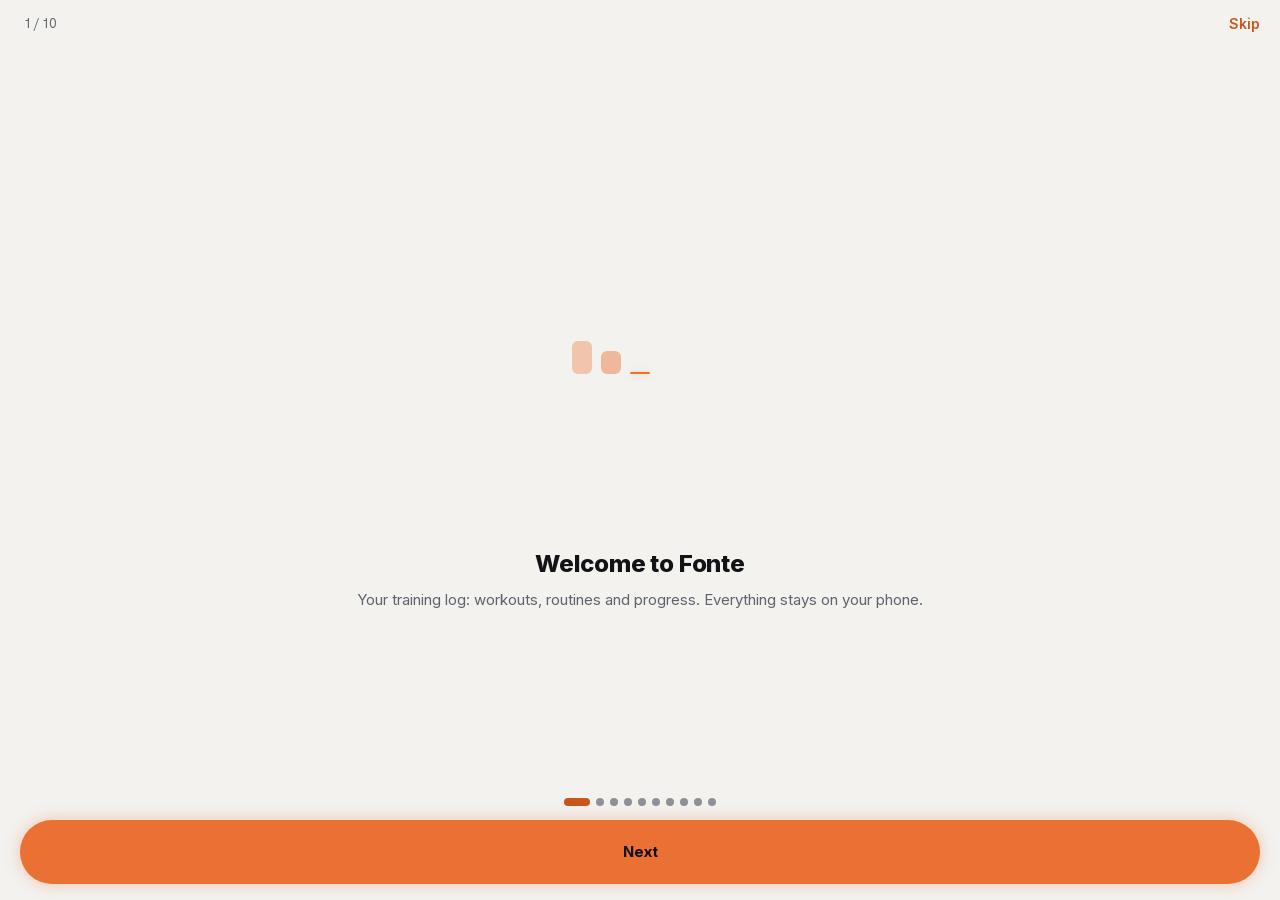
==== app/index.html @ bf1d9a0f "Web app 1.0.20" ====
<!doctype html>
<html lang="fr">
  <head>
    <meta charset="utf-8" />
    <meta name="viewport" content="width=device-width, initial-scale=1, maximum-scale=1, viewport-fit=cover" />
    <title>Fonte</title>
    <meta name="description" content="Suivi de musculation : séances, routines, stats et progression. Hors ligne, sans compte." />
    <meta name="apple-mobile-web-app-capable" content="yes" />
    <meta name="mobile-web-app-capable" content="yes" />
    <meta name="apple-mobile-web-app-title" content="Fonte" />
    <meta name="apple-mobile-web-app-status-bar-style" content="default" />
    <meta name="format-detection" content="telephone=no" />
    <meta name="theme-color" content="#F3F2EF" media="(prefers-color-scheme: light)" />
    <meta name="theme-color" content="#121315" media="(prefers-color-scheme: dark)" />
    <link rel="manifest" href="manifest.webmanifest" />
    <link rel="icon" type="image/png" sizes="32x32" href="icons/favicon-32.png" />
    <link rel="apple-touch-icon" href="icons/apple-touch-icon.png" />
    <link rel="preload" href="fonts/inter_regular.woff2" as="font" type="font/woff2" crossorigin />
    <link rel="preload" href="fonts/inter_semibold.woff2" as="font" type="font/woff2" crossorigin />
    <script>
      // Thème appliqué avant l'affichage (pas d'éclair blanc en mode sombre).
      (function () {
        var mode = 'SYSTEM';
        try { mode = localStorage.getItem('fonte.theme_mode') || 'SYSTEM'; } catch (e) {}
        var dark = mode === 'DARK' || (mode !== 'LIGHT' && window.matchMedia && matchMedia('(prefers-color-scheme: dark)').matches);
        document.documentElement.dataset.theme = dark ? 'dark' : 'light';
      })();
    </script>
    <script type="module" crossorigin src="./assets/index-CoZAYTlR.js"></script>
    <link rel="stylesheet" crossorigin href="./assets/index-BtazXjUD.css">
  </head>
  <body>
    <div id="app"></div>
  </body>
</html>
---- app/assets/index-BtazXjUD.css ----
@font-face{font-family:Inter;src:url(../fonts/inter_regular.woff2) format("woff2");font-weight:400;font-display:swap}@font-face{font-family:Inter;src:url(../fonts/inter_medium.woff2) format("woff2");font-weight:500;font-display:swap}@font-face{font-family:Inter;src:url(../fonts/inter_semibold.woff2) format("woff2");font-weight:600;font-display:swap}@font-face{font-family:Inter;src:url(../fonts/inter_bold.woff2) format("woff2");font-weight:700;font-display:swap}@font-face{font-family:Inter;src:url(../fonts/inter_extrabold.woff2) format("woff2");font-weight:800;font-display:swap}@font-face{font-family:Inter;src:url(../fonts/inter_black.woff2) format("woff2");font-weight:900;font-display:swap}@font-face{font-family:Hanken Grotesk;src:url(../fonts/hanken_regular.woff2) format("woff2");font-weight:400;font-display:swap}@font-face{font-family:Hanken Grotesk;src:url(../fonts/hanken_semibold.woff2) format("woff2");font-weight:600;font-display:swap}@font-face{font-family:Hanken Grotesk;src:url(../fonts/hanken_bold.woff2) format("woff2");font-weight:700;font-display:swap}@font-face{font-family:Rajdhani;src:url(../fonts/rajdhani-semibold.woff2) format("woff2");font-weight:600;font-display:swap}@font-face{font-family:Rajdhani;src:url(../fonts/rajdhani-bold.woff2) format("woff2");font-weight:700;font-display:swap}:root,:root[data-theme=light]{color-scheme:light;--surface-1: #ffffff;--surface-2: #eeece8;--surface-3: #e2dfda;--surface-tile: #eceae6;--border: #e3e1dc;--filled: #eb7034;--on-filled: #121315;--focus: #eb7034;--glow: 0 0 4px rgba(235, 112, 52, .7);--glow-soft: 0 0 16px rgba(235, 112, 52, .35);--accent-border: #f2c3a6;--tab-active: #eb7034;--scrim-color: rgba(0, 0, 0, .31);--copper: linear-gradient(75deg, #fff1e8 0%, #f5a877 50%, #fff1e8 100%);--on-copper: #121315;--on-copper-variant: #5e3a24;--snackbar: #2a2b30;--on-snackbar: #f3f2ef;--snackbar-action: #ff9a66;--tabbar-shadow: 0 6px 18px rgba(18, 19, 21, .08);--menu-shadow: 0 6px 20px rgba(18, 19, 21, .12);--muscle-chest: #c2405a;--muscle-back: #2f78c0;--muscle-shoulders: #8f6a0c;--muscle-arms: #7655c9;--muscle-legs: #23885a;--muscle-core: #1e8a90;--muscle-other: #6b7078;--primary: #c9561c;--on-primary: #ffffff;--primary-container: #fbe3d5;--on-primary-container: #a8440f;--inverse-primary: #ff9a66;--secondary: #5e636b;--on-secondary: #ffffff;--secondary-container: #e2dfda;--on-secondary-container: #121315;--tertiary: #8f6a0c;--on-tertiary: #ffffff;--tertiary-container: #f6e7c4;--on-tertiary-container: #2e2002;--background: #f3f2ef;--on-background: #121315;--surface: #f3f2ef;--on-surface: #121315;--surface-variant: #eeece8;--on-surface-variant: #5e636b;--inverse-surface: #2a2b30;--inverse-on-surface: #f3f2ef;--outline: #8e9198;--outline-variant: #e3e1dc;--surface-container-lowest: #ffffff;--surface-container-low: #f8f7f5;--surface-container: #ffffff;--surface-container-high: #ffffff;--surface-container-highest: #ffffff;--error: #b3261e;--on-error: #ffffff;--error-container: #f9dedc;--on-error-container: #410e0b;--scrim: #000000;--done-row: #fbe3d5;--done-check: #c9561c;--warmup: #1f6f8b;--drop: #6d3fc0;--failure: #b3261e;--record: #8a6500;--chart: #c9561c;--chart-muted: #edb08c;--track: #d6d3cd;--segment-selected: #e2dfda}:root[data-theme=dark]{color-scheme:dark;--surface-1: #1b1c20;--surface-2: #26272d;--surface-3: #2e2f36;--surface-tile: #282a30;--border: #2c2d33;--filled: #eb7034;--on-filled: #121315;--focus: #f08a4b;--glow: 0 0 4px #ff7a38;--glow-soft: 0 0 16px rgba(255, 122, 56, .4);--accent-border: #4f2c1b;--tab-active: #ff7a38;--scrim-color: rgba(0, 0, 0, .31);--copper: linear-gradient(75deg, #201612 0%, #f08a4b 50%, #201612 100%);--on-copper: #f0ebe3;--on-copper-variant: #e3cfc2;--snackbar: #2e2f36;--on-snackbar: #f0ebe3;--snackbar-action: #ff7a38;--tabbar-shadow: 0 8px 24px rgba(0, 0, 0, .35);--menu-shadow: 0 8px 24px rgba(0, 0, 0, .45);--muscle-chest: #e8697d;--muscle-back: #5ba4e6;--muscle-shoulders: #e5b53e;--muscle-arms: #a98bf0;--muscle-legs: #4fc08d;--muscle-core: #45c2c9;--muscle-other: #9aa0a8;--primary: #ff7a38;--on-primary: #121315;--primary-container: #4c3024;--on-primary-container: #ff7a38;--inverse-primary: #c9561c;--secondary: #a9adb5;--on-secondary: #121315;--secondary-container: #2e2f36;--on-secondary-container: #f0ebe3;--tertiary: #e5b53e;--on-tertiary: #2e2002;--tertiary-container: #3a2f14;--on-tertiary-container: #f6e7c4;--background: #121315;--on-background: #f0ebe3;--surface: #121315;--on-surface: #f0ebe3;--surface-variant: #26272d;--on-surface-variant: #8b909a;--inverse-surface: #f0ebe3;--inverse-on-surface: #121315;--outline: #5f636b;--outline-variant: #2c2d33;--surface-container-lowest: #0e0f11;--surface-container-low: #17181b;--surface-container: #1b1c20;--surface-container-high: #1b1c20;--surface-container-highest: #1b1c20;--error: #f2b8b5;--on-error: #601410;--error-container: #8c1d18;--on-error-container: #f9dedc;--done-row: #4c3024;--done-check: #ff7a38;--warmup: #79bfd9;--drop: #c4a5f5;--failure: #f2b8b5;--record: #e8c35a;--chart: #eb7034;--chart-muted: #7a4222;--track: #3d3f47;--segment-selected: #2e2f36}:root{--safe-top: env(safe-area-inset-top, 0px);--safe-bottom: env(safe-area-inset-bottom, 0px);--safe-left: env(safe-area-inset-left, 0px);--safe-right: env(safe-area-inset-right, 0px);--font: "Inter", system-ui, -apple-system, "Segoe UI", sans-serif;--font-caption: "Hanken Grotesk", "Inter", system-ui, sans-serif;--font-rajdhani: "Rajdhani", "Inter", sans-serif;--ease-standard: cubic-bezier(.2, 0, 0, 1);--ease-emphasized-decel: cubic-bezier(.05, .7, .1, 1);--ease-emphasized-accel: cubic-bezier(.3, 0, .8, .15);--tabbar-bottom: max(16px, calc(var(--safe-bottom) + 6px))}*{box-sizing:border-box;-webkit-tap-highlight-color:transparent}html,body{margin:0;padding:0;height:100%;background:var(--background);color:var(--on-surface);font-family:var(--font);font-size:14px;line-height:20px;letter-spacing:0;-webkit-text-size-adjust:100%;text-size-adjust:100%;overscroll-behavior:none;-webkit-font-smoothing:antialiased}body{position:fixed;inset:0;overflow:hidden;touch-action:manipulation;-webkit-user-select:none;user-select:none;-webkit-touch-callout:none}input,textarea,[contenteditable]{-webkit-user-select:text;user-select:text}button{font:inherit;color:inherit;background:none;border:none;padding:0;margin:0;cursor:pointer;letter-spacing:inherit}img{-webkit-user-drag:none}#app{position:absolute;inset:0;overflow:hidden}.display-large{font-size:48px;line-height:52px;font-weight:800;letter-spacing:-.5px}.display-medium{font-size:38px;line-height:40px;font-weight:800;letter-spacing:-.5px}.display-small{font-size:32px;line-height:38px;font-weight:600;letter-spacing:-.3px}.headline-large{font-size:28px;line-height:34px;font-weight:800;letter-spacing:-.3px}.headline-medium{font-size:24px;line-height:30px;font-weight:800;letter-spacing:-.2px}.headline-small{font-size:20px;line-height:26px;font-weight:700;letter-spacing:0}.title-large{font-size:20px;line-height:26px;font-weight:600;letter-spacing:0}.title-medium{font-size:18px;line-height:24px;font-weight:700;letter-spacing:0}.title-small{font-size:14px;line-height:20px;font-weight:600;letter-spacing:0}.body-large{font-size:15px;line-height:20px;font-weight:400;letter-spacing:0}.body-medium{font-size:14px;line-height:20px;font-weight:400;letter-spacing:0}.body-small{font-size:12px;line-height:16px;font-weight:400;letter-spacing:0}.label-large{font-size:14px;line-height:20px;font-weight:600;letter-spacing:0}.label-medium{font-size:12px;line-height:16px;font-weight:600;letter-spacing:0}.label-small{font-size:11px;line-height:14px;font-weight:600;letter-spacing:0}.large-title{font-size:38px;line-height:40px;font-weight:800;letter-spacing:-.5px;color:var(--on-surface);margin:0}.timer-xl{font-size:48px;line-height:52px;font-weight:800;letter-spacing:-.5px;font-variant-numeric:tabular-nums}.big-number{font-size:32px;line-height:38px;font-weight:600;letter-spacing:-.3px}.sheet-title{font-size:24px;line-height:30px;font-weight:800;letter-spacing:-.2px}.section-heading{font-size:20px;line-height:26px;font-weight:400;letter-spacing:0;color:var(--on-surface)}.caption{font-family:var(--font-caption);font-size:12px;line-height:16px;font-weight:400;letter-spacing:0;color:var(--on-surface-variant)}.value-text{font-size:13px;line-height:16px;font-weight:900;letter-spacing:0}.counter{font-size:10px;line-height:14px;font-weight:600;letter-spacing:0;color:var(--on-surface-variant)}.semibold{font-weight:600}.bold{font-weight:700}.extrabold{font-weight:800}.medium{font-weight:500}.normal{font-weight:400}.hanken{font-family:var(--font-caption)}.rajdhani{font-family:var(--font-rajdhani)}.tnum{font-variant-numeric:tabular-nums}.c-primary{color:var(--primary)}.c-on-primary{color:var(--on-primary)}.c-on-primary-container{color:var(--on-primary-container)}.c-on-surface{color:var(--on-surface)}.c-variant{color:var(--on-surface-variant)}.c-error{color:var(--error)}.c-record{color:var(--record)}.c-warmup{color:var(--warmup)}.c-drop{color:var(--drop)}.c-failure{color:var(--failure)}.c-tertiary{color:var(--tertiary)}.c-outline{color:var(--outline)}.ellipsis{overflow:hidden;text-overflow:ellipsis;white-space:nowrap;min-width:0}.lines-2{display:-webkit-box;-webkit-line-clamp:2;-webkit-box-orient:vertical;overflow:hidden}.pre-line{white-space:pre-line}.center{text-align:center}.upper{text-transform:uppercase}.row{display:flex;flex-direction:row;align-items:center;min-width:0}.row.top{align-items:flex-start}.row.baseline{align-items:baseline}.row.stretch{align-items:stretch}.col{display:flex;flex-direction:column;min-width:0}.grow{flex:1 1 0;min-width:0}.noshrink{flex-shrink:0}.wrap{flex-wrap:wrap}.center-items{align-items:center;justify-content:center}.space-between{justify-content:space-between}.justify-end{justify-content:flex-end}.gap-2{gap:2px}.gap-4{gap:4px}.gap-6{gap:6px}.gap-8{gap:8px}.gap-10{gap:10px}.gap-12{gap:12px}.gap-16{gap:16px}.gap-24{gap:24px}.p-16{padding:16px}.p-12{padding:12px}.p-8{padding:8px}.p-24{padding:24px}.px-16{padding-left:16px;padding-right:16px}.px-20{padding-left:20px;padding-right:20px}.px-12{padding-left:12px;padding-right:12px}.px-8{padding-left:8px;padding-right:8px}.py-4{padding-top:4px;padding-bottom:4px}.py-8{padding-top:8px;padding-bottom:8px}.py-12{padding-top:12px;padding-bottom:12px}.py-16{padding-top:16px;padding-bottom:16px}.mx-16{margin-left:16px;margin-right:16px}.mx-20{margin-left:20px;margin-right:20px}.mt-4{margin-top:4px}.mt-8{margin-top:8px}.mt-12{margin-top:12px}.mt-16{margin-top:16px}.mt-24{margin-top:24px}.mb-8{margin-bottom:8px}.mb-16{margin-bottom:16px}.w-full{width:100%}.hidden{display:none!important}.relative{position:relative}.screen{position:absolute;inset:0;display:flex;flex-direction:column;background:var(--background);overflow:hidden}.screen-content{flex:1 1 auto;min-height:0;overflow-y:auto;overflow-x:hidden;-webkit-overflow-scrolling:touch;overscroll-behavior-y:contain;position:relative}.screen-content.pad-bottom{padding-bottom:var(--content-bottom, calc(24px + var(--safe-bottom)))}.screen-content.pad-fab{padding-bottom:calc(var(--fab-bottom, calc(16px + var(--safe-bottom))) + 80px)}.screen-bottom{flex:0 0 auto}.topbar{flex:0 0 auto;padding-top:var(--safe-top);padding-left:var(--safe-left);padding-right:var(--safe-right);background:var(--background);box-shadow:0 1px 0 transparent;transition:box-shadow .2s linear;position:relative;z-index:2}.topbar.scrolled{box-shadow:0 1px 0 var(--border)}.topbar-inner{height:56px;display:flex;align-items:center;padding:0 4px}.topbar-title{flex:1 1 auto;min-width:0;padding:0 16px;font-size:20px;line-height:26px;font-weight:600;color:var(--on-surface);overflow:hidden;text-overflow:ellipsis;white-space:nowrap}.topbar-inner>.icon-button+.topbar-title{padding-left:4px}.topbar-actions{display:flex;align-items:center;flex:0 0 auto}.topbar-actions .btn-text{font-weight:600}.large-header{padding:calc(var(--safe-top) + 44px) 24px 10px;flex:0 0 auto}.large-header-row{display:flex;align-items:center;gap:12px;min-width:0}.large-header-row>.large-title{flex:1 1 auto;min-width:0;overflow-wrap:anywhere}.large-header .caption{margin-top:6px}.status-strip{position:absolute;left:0;right:0;top:0;height:var(--safe-top);background:var(--background);z-index:4;pointer-events:none}.compact-bar{position:absolute;left:0;right:0;top:0;z-index:4;padding:var(--safe-top) var(--safe-right) 0 var(--safe-left);background:var(--background);box-shadow:0 1px 0 var(--border);opacity:0;transform:translateY(-6px);pointer-events:none;transition:opacity .16s linear,transform .2s var(--ease-standard)}.compact-bar.on{opacity:1;transform:none;pointer-events:auto}.compact-bar-inner{height:48px;display:flex;align-items:center;justify-content:center;position:relative;padding:0 56px}.compact-bar-title{font-size:20px;line-height:26px;font-weight:600;color:var(--on-surface);overflow:hidden;text-overflow:ellipsis;white-space:nowrap}.compact-bar-actions{position:absolute;right:8px;top:0;bottom:0;display:flex;align-items:center}.section-header{display:flex;align-items:center;gap:8px;padding:20px 20px 10px 24px;min-height:36px}.section-header>.section-heading{flex:1 1 auto;min-width:0}.tabbar-shade{position:absolute;left:0;right:0;bottom:0;z-index:19;background:linear-gradient(to bottom,transparent 0,color-mix(in srgb,var(--background) 85%,transparent) 22px,var(--background) 40px)}.ftabbar{position:absolute;left:0;right:0;bottom:var(--tabbar-bottom);margin:0 auto;width:calc(100% - 24px - var(--safe-left) - var(--safe-right));max-width:440px;height:68px;border-radius:999px;background:var(--surface-1);border:1px solid var(--border);box-shadow:var(--tabbar-shadow);padding:0 6px;display:flex;align-items:center;gap:2px;z-index:20}.ftab{height:56px;min-width:0;border-radius:999px;flex:1 1 0;display:flex;align-items:center;justify-content:center;gap:6px;padding:0;overflow:hidden;color:var(--on-surface-variant);background:transparent;transition:flex-grow .22s var(--ease-standard),background-color .22s linear,color .16s linear}.ftab.on{flex-grow:1.9;background:var(--tab-active);color:#121315}.ftab .icon{width:24px;height:24px;flex:none}.ftab-label{font-family:var(--font-caption);font-size:12px;line-height:14px;font-weight:700;letter-spacing:0;white-space:nowrap;overflow:hidden;max-width:0;opacity:0;transition:max-width .22s var(--ease-standard),opacity .16s linear}.ftab.on .ftab-label{max-width:80px;opacity:1}@media(max-width:339px){.ftab.on{flex-grow:2.2}}.ftab-measure{position:absolute;visibility:hidden;pointer-events:none;white-space:nowrap;font-family:var(--font-caption);font-size:12px;font-weight:700}.aw-pill{position:absolute;left:0;right:0;bottom:calc(var(--tabbar-bottom) + 76px);margin:0 auto;width:calc(100% - 24px - var(--safe-left) - var(--safe-right));max-width:440px;height:52px;border-radius:999px;border:2px solid var(--accent-border);background:var(--copper);color:var(--on-copper);display:flex;align-items:center;gap:10px;padding:0 6px 0 20px;text-align:left;z-index:19;box-shadow:var(--glow-soft);animation:pill-in .26s var(--ease-emphasized-decel) both}.aw-pill.press{position:absolute}.aw-pill-time{font-size:17px;line-height:20px;font-weight:800;font-variant-numeric:tabular-nums}.aw-pill-name{font-size:11px;line-height:14px;font-weight:500;color:var(--on-copper-variant)}@keyframes pill-in{0%{opacity:0;transform:translateY(12px)}to{opacity:1;transform:none}}.icon{display:inline-block;flex:0 0 auto;fill:currentColor;vertical-align:middle}.icon-button{width:48px;height:48px;border-radius:24px;display:inline-flex;align-items:center;justify-content:center;color:var(--on-surface-variant);position:relative;flex:0 0 auto}.topbar .icon-button,.compact-bar .icon-button{color:var(--on-surface)}.icon-button:disabled{opacity:.38}.press{position:relative;overflow:hidden}.press:after{content:"";position:absolute;inset:0;background:currentColor;opacity:0;pointer-events:none;transition:opacity .15s linear;border-radius:inherit}.press:active:after{opacity:.1;transition:none}.icon-button:after{inset:4px;border-radius:20px}.btn{height:40px;border-radius:17px;padding:0 20px;display:inline-flex;align-items:center;justify-content:center;gap:8px;font-size:14px;line-height:20px;font-weight:600;letter-spacing:0;white-space:nowrap;flex:0 0 auto;min-width:0}.btn .icon{width:16px;height:16px}.btn.has-icon{padding-left:16px}.btn-filled{background:var(--filled);color:var(--on-filled)}.btn-tonal{background:var(--primary-container);color:var(--on-primary-container)}.btn-outlined{border:1px solid var(--border);background:var(--surface-1);color:var(--on-surface)}.btn-text{color:var(--primary);padding:0 12px;border-radius:999px}.btn-text.has-icon{padding-left:12px;padding-right:16px}.btn-error{color:var(--error)}.btn-filled.btn-error{background:var(--error);color:var(--on-error)}.btn-tonal.btn-error{background:var(--error-container);color:var(--on-error-container)}.btn:disabled{opacity:.38}.btn-filled:disabled{background:var(--surface-3);color:var(--on-surface-variant);opacity:1}.btn.block{width:100%}.btn.small{height:32px;padding:0 14px;font-size:13px}.btn.small.has-icon{padding-left:10px}.btn.resume{height:38px}.btn-primary-pill{height:64px;border-radius:999px;background:var(--filled);color:var(--on-filled);font-size:15px;line-height:20px;font-weight:700;width:100%;display:flex;align-items:center;justify-content:center;gap:8px;box-shadow:var(--glow-soft);flex:0 0 auto}.btn-primary-pill .icon{width:20px;height:20px}.btn-primary-pill:disabled{background:var(--surface-3);color:var(--on-surface-variant);box-shadow:none}.accent-round{width:28px;height:28px;border-radius:50%;background:var(--filled);color:var(--on-filled);display:inline-flex;align-items:center;justify-content:center;flex:0 0 auto;position:relative}.accent-round:before{content:"";position:absolute;inset:-10px}.fab{position:absolute;right:calc(20px + var(--safe-right));bottom:var(--fab-bottom, calc(16px + var(--safe-bottom)));height:56px;min-width:56px;border-radius:999px;background:var(--filled);color:var(--on-filled);display:inline-flex;align-items:center;justify-content:center;gap:10px;padding:0 16px;font-size:15px;font-weight:700;letter-spacing:0;box-shadow:var(--glow-soft);z-index:3}.fab.extended{padding:0 22px 0 18px}.value-chip{height:28px;border-radius:17px;padding:0 12px;display:inline-flex;align-items:center;gap:4px;background:var(--primary-container);color:var(--on-primary-container);font-size:13px;line-height:16px;font-weight:900;letter-spacing:0;white-space:nowrap;flex:0 0 auto;font-variant-numeric:tabular-nums}.value-chip .icon{width:16px;height:16px}.value-chip.has-icon{padding-left:8px}.tag{height:22px;border-radius:8px;padding:0 8px;display:inline-flex;align-items:center;background:var(--surface-2);color:var(--on-surface-variant);font-size:12px;line-height:16px;font-weight:500;white-space:nowrap;flex:0 0 auto}.icon-tile{border-radius:10px;background:var(--surface-tile);color:var(--on-surface-variant);display:inline-flex;align-items:center;justify-content:center;flex:0 0 auto}.card{background:var(--surface-1);border-radius:22px;color:var(--on-surface);position:relative;overflow:hidden}.card.clickable{cursor:pointer}.card-outlined{background:var(--background);border:1px solid var(--border)}.card-tonal{background:var(--primary-container);color:var(--on-surface)}.fcard{background:var(--surface-1);border-radius:30px;color:var(--on-surface);position:relative;overflow:hidden;text-align:left;display:block;width:100%}.fcard.small{border-radius:22px}.fcard.featured{border:2px solid var(--accent-border)}.fcard.dashed{background:transparent;border:2px dashed var(--accent-border)}.fcard.clickable{cursor:pointer}.dashed-empty{display:flex;flex-direction:column;align-items:center;text-align:center;gap:10px;padding:22px 20px 20px}.dashed-empty-title{font-size:16px;line-height:22px;font-weight:500;color:var(--on-surface)}.dashed-empty-text{font-size:13px;line-height:18px;color:var(--on-surface-variant)}.dashed-empty .btn{margin-top:8px}.aw-card{border-radius:30px;border:2px solid var(--accent-border);background:var(--copper);color:var(--on-copper);padding:18px 18px 18px 30px;display:flex;align-items:center;gap:12px;text-align:left;width:100%;box-shadow:var(--glow-soft);position:relative;overflow:hidden}.aw-card-caption{font-size:13px;line-height:16px;font-weight:400;color:var(--on-copper);opacity:.9}.list-item{display:flex;align-items:center;gap:16px;min-height:56px;padding:8px 24px 8px 20px;background:transparent;color:var(--on-surface);text-align:left;width:100%}.list-item.three-line{align-items:flex-start}.list-item .li-leading{color:var(--on-surface-variant);display:flex;flex:0 0 auto}.list-item .li-text{flex:1 1 auto;min-width:0;display:flex;flex-direction:column;gap:2px}.list-item .li-headline{font-size:15px;line-height:20px;font-weight:600;color:var(--on-surface)}.list-item .li-supporting{font-size:12px;line-height:16px;color:var(--on-surface-variant)}.list-item .li-trailing{flex:0 0 auto;display:flex;align-items:center;color:var(--on-surface-variant)}.divider{height:1px;background:var(--border);border:none;margin:0;flex:0 0 auto}.divider.v8{margin:8px 0}.section-title{font-family:var(--font-caption);font-size:13px;line-height:16px;letter-spacing:0;font-weight:400;color:var(--on-surface-variant);padding:16px 24px 8px;text-transform:none}.settings-block{margin:0 20px}.settings-group{display:flex;flex-direction:column}.settings-group-title{padding:18px 12px 8px}.settings-row{min-height:62px;background:var(--surface-1);display:flex;align-items:center;gap:14px;padding:10px 16px 10px 12px;width:100%;text-align:left;color:var(--on-surface);position:relative;overflow:hidden}.settings-group>.settings-row:first-child{border-top-left-radius:25px;border-top-right-radius:25px}.settings-group>.settings-row:last-child{border-bottom-left-radius:25px;border-bottom-right-radius:25px}.settings-group>.settings-row:only-child{border-radius:31px}.settings-row-text{flex:1 1 auto;min-width:0;display:flex;flex-direction:column;gap:1px}.settings-row-title{font-size:14px;line-height:20px;font-weight:600}.settings-row-subtitle{font-size:12px;line-height:16px;color:var(--on-surface-variant)}.settings-row-trailing{flex:0 0 auto;display:flex;align-items:center;color:var(--on-surface-variant)}.settings-row.danger .settings-row-title,.settings-row.danger .icon-tile{color:var(--error)}.settings-row:disabled,.settings-row.disabled{opacity:.5}.chip{height:36px;border-radius:17px;border:none;padding:0 14px;display:inline-flex;align-items:center;gap:6px;font-size:13px;line-height:16px;font-weight:600;letter-spacing:0;background:var(--surface-2);color:var(--on-surface);white-space:nowrap;flex:0 0 auto}.chip .icon{width:16px;height:16px;color:var(--on-surface-variant)}.chip.has-leading{padding-left:10px}.chip.has-trailing{padding-right:10px}.chip.selected{background:var(--filled);color:var(--on-filled)}.chip.selected .icon{color:var(--on-filled)}.sheet-chip{height:39px;border-radius:17px;padding:0 14px;display:inline-flex;align-items:center;gap:8px;background:var(--surface-2);color:var(--on-surface);font-size:13px;line-height:16px;font-weight:600;white-space:nowrap;flex:0 0 auto;max-width:100%}.sheet-chip-count{font-size:10px;line-height:14px;font-weight:600;color:var(--on-surface-variant);font-variant-numeric:tabular-nums}.sheet-chip.selected{background:var(--filled);color:var(--on-filled)}.sheet-chip.selected .sheet-chip-count{color:var(--on-filled);opacity:.75}.segmented{margin:6px 20px;display:flex;gap:6px}.segment{flex:1 1 0;min-width:0;height:40px;padding:0 10px;border-radius:999px;display:flex;align-items:center;justify-content:center;gap:8px;background:var(--surface-1);color:var(--on-surface-variant);font-size:14px;line-height:20px;font-weight:600;letter-spacing:0;transition:background-color .18s linear,color .18s linear}.segment .icon{width:20px;height:20px;color:var(--on-surface-variant)}.segment.on{background:var(--segment-selected);color:var(--on-surface)}.segment.on .icon{color:var(--primary)}.search-pill{height:54px;border-radius:999px;background:var(--surface-1);border:1px solid transparent;display:flex;align-items:center;gap:10px;padding:0 6px 0 18px;color:var(--on-surface-variant);transition:border-color .15s linear,box-shadow .15s linear}.search-pill:focus-within{border-color:var(--focus);box-shadow:var(--glow)}.search-pill input{flex:1 1 auto;min-width:0;height:100%;border:none;outline:none;background:transparent;color:var(--on-surface);font:inherit;font-size:14px;font-weight:600;padding:0;-webkit-appearance:none;appearance:none}.search-pill input::placeholder{color:var(--on-surface-variant);opacity:1}.search-pill input::-webkit-search-cancel-button{display:none}.search-pill .icon-button{width:40px;height:40px}.filter-field{height:52px;border-radius:22px;background:var(--surface-1);border:1px solid transparent;display:flex;align-items:center;gap:8px;padding:0 12px 0 18px;text-align:left;min-width:0;color:var(--on-surface);transition:border-color .15s linear,box-shadow .15s linear}.filter-field.active{border-color:var(--focus);box-shadow:var(--glow)}.filter-field-label{font-size:11px;line-height:14px;color:var(--on-surface-variant)}.filter-field-value{font-size:14px;line-height:18px;font-weight:600}.filter-field>.icon{color:var(--on-surface-variant)}.switch{width:52px;height:32px;border-radius:16px;border:2px solid var(--surface-3);background:var(--surface-3);position:relative;flex:0 0 auto;transition:background-color .15s linear,border-color .15s linear}.switch:before{content:"";position:absolute;top:50%;left:6px;width:16px;height:16px;margin-top:-8px;border-radius:50%;background:var(--on-surface-variant);transition:all .2s var(--ease-standard)}.switch.on{background:var(--filled);border-color:var(--filled)}.switch.on:before{left:22px;width:24px;height:24px;margin-top:-12px;background:#121315}.switch:disabled{opacity:.38}.checkbox{width:20px;height:20px;border-radius:6px;border:2px solid var(--on-surface-variant);display:inline-flex;align-items:center;justify-content:center;flex:0 0 auto}.checkbox.on{background:var(--filled);border-color:var(--filled);color:var(--on-filled)}.checkbox-touch{width:48px;height:48px;display:inline-flex;align-items:center;justify-content:center;flex:0 0 auto}.radio{width:20px;height:20px;border-radius:50%;border:2px solid var(--on-surface-variant);position:relative;flex:0 0 auto}.radio.on{border-color:var(--primary)}.radio.on:after{content:"";position:absolute;inset:3px;border-radius:50%;background:var(--primary)}.radio-touch{width:48px;height:48px;display:inline-flex;align-items:center;justify-content:center;flex:0 0 auto}.field{position:relative;display:block;width:100%}.field-input{width:100%;min-height:56px;border:1px solid transparent;border-radius:22px;background:var(--field-fill, var(--surface-1));color:var(--on-surface);font:inherit;font-size:15px;line-height:20px;font-weight:500;letter-spacing:0;padding:17px 18px;outline:none;resize:none;display:block;-webkit-appearance:none;appearance:none;transition:border-color .15s linear,box-shadow .15s linear}.field-input::placeholder{color:var(--on-surface-variant);opacity:1;font-weight:500}.field-input:focus{border-color:var(--focus);box-shadow:var(--glow)}.field.has-label .field-input{padding:25px 18px 9px}.field-label{position:absolute;left:19px;top:18px;font-size:15px;line-height:20px;font-weight:500;color:var(--on-surface-variant);pointer-events:none;transition:all .15s var(--ease-standard);max-width:calc(100% - 38px);white-space:nowrap;overflow:hidden;text-overflow:ellipsis}.field.filled .field-label,.field-input:focus+.field-label{top:9px;font-size:11px;line-height:14px}.field-input:focus+.field-label{color:var(--primary)}.field-supporting{font-size:12px;line-height:16px;color:var(--on-surface-variant);padding:6px 18px 0}.field.error .field-input{border-color:var(--error)}.field.error .field-label,.field.error .field-supporting{color:var(--error)}.field-trailing{position:absolute;right:4px;top:4px}.card,.fcard,.dialog,.sheet,.settings-row{--field-fill: var(--surface-2)}.layer{position:absolute;inset:0;z-index:50}.scrim{position:absolute;inset:0;background:var(--scrim-color);animation:fade-in .15s linear both}.dialog-wrap{position:absolute;inset:0;display:flex;align-items:center;justify-content:center;padding:calc(24px + var(--safe-top)) 24px calc(24px + var(--safe-bottom));pointer-events:none}.dialog{pointer-events:auto;background:var(--surface-1);color:var(--on-surface);border-radius:28px;border:1px solid var(--border);width:100%;min-width:280px;max-width:560px;max-height:100%;display:flex;flex-direction:column;padding:24px 0 18px;box-shadow:var(--menu-shadow);animation:dialog-in .25s var(--ease-emphasized-decel) both;overflow:hidden}.dialog-icon{display:flex;justify-content:center;color:var(--primary);padding:0 24px 16px}.dialog-title{font-size:20px;line-height:26px;font-weight:600;color:var(--on-surface);padding:0 24px 14px}.dialog-icon+.dialog-title{text-align:center}.dialog-body{padding:0 24px;font-size:14px;line-height:20px;letter-spacing:0;color:var(--on-surface-variant);overflow-y:auto;-webkit-overflow-scrolling:touch;min-height:0;flex:1 1 auto}.dialog-buttons{display:flex;justify-content:flex-end;align-items:center;flex-wrap:wrap;gap:8px;padding:22px 20px 0 24px;flex:0 0 auto}.dialog-buttons .btn-text{padding:0 12px}.dialog-buttons .dismiss-group{display:flex;gap:8px}@keyframes dialog-in{0%{opacity:0;transform:scale(.94)}to{opacity:1;transform:scale(1)}}@keyframes fade-in{0%{opacity:0}to{opacity:1}}@keyframes slide-up{0%{transform:translateY(100%)}to{transform:translateY(0)}}.overlay-screen{position:absolute;inset:0;z-index:30;background:var(--background);animation:overlay-in .28s var(--ease-emphasized-decel) both}@keyframes overlay-in{0%{opacity:0;transform:translateY(24px)}to{opacity:1;transform:translateY(0)}}.sheet-scrim{position:absolute;inset:0;background:var(--scrim-color);animation:fade-in .2s linear;transition:opacity .23s linear}.sheet-layer.closing .sheet-scrim{opacity:0}.sheet{position:absolute;left:0;right:0;bottom:0;margin:0 auto;max-width:640px;max-height:calc(100% - var(--safe-top) - 40px);background:var(--surface-1);color:var(--on-surface);border-radius:30px 30px 0 0;border:1px solid var(--border);border-bottom:none;display:flex;flex-direction:column;animation:slide-up .3s var(--ease-emphasized-decel) both;will-change:transform}.sheet-head{display:flex;align-items:flex-start;gap:12px;padding:30px 20px 14px 34px;touch-action:none;flex:0 0 auto}.sheet-head .sheet-title{flex:1 1 auto;min-width:0}.sheet-close{width:28px;height:28px;border-radius:50%;background:var(--surface-2);color:var(--on-surface-variant);display:inline-flex;align-items:center;justify-content:center;flex:0 0 auto;position:relative}.sheet-close:before{content:"";position:absolute;inset:-10px}.sheet-body{flex:1 1 auto;min-height:0;overflow-y:auto;-webkit-overflow-scrolling:touch;overscroll-behavior:contain;padding:0 34px 16px;scrollbar-width:none}.sheet-body::-webkit-scrollbar{display:none}.sheet-section+.sheet-section{margin-top:18px}.sheet-section-title{padding:0 0 10px}.sheet-chips{display:flex;flex-wrap:wrap;gap:12px 14px}.sheet-foot{padding:12px 40px calc(16px + var(--safe-bottom));flex:0 0 auto}.menu{position:absolute;z-index:60;min-width:112px;max-width:280px;background:var(--surface-1);border:1px solid var(--border);border-radius:16px;padding:6px 0;box-shadow:var(--menu-shadow);animation:menu-in .16s var(--ease-emphasized-decel) both;max-height:70vh;overflow-y:auto}@keyframes menu-in{0%{opacity:0;transform:scale(.9)}to{opacity:1;transform:scale(1)}}.menu-item{display:flex;align-items:center;gap:12px;width:100%;min-height:48px;padding:0 16px;font-size:14px;line-height:20px;font-weight:500;letter-spacing:0;color:var(--on-surface);text-align:left}.menu-item .icon{color:var(--on-surface-variant);width:20px;height:20px}.menu-item.error,.menu-item.error .icon{color:var(--error)}.menu-item:disabled{opacity:.38}.snackbar-host{position:absolute;left:0;right:0;bottom:0;z-index:70;display:flex;justify-content:center;padding:0 20px;pointer-events:none}.snackbar{pointer-events:auto;min-height:48px;max-width:600px;width:100%;background:var(--snackbar);color:var(--on-snackbar);border-radius:17px;display:flex;align-items:center;gap:8px;padding:6px 8px 6px 18px;margin-bottom:12px;font-size:14px;line-height:20px;box-shadow:var(--menu-shadow);animation:snack-in .22s var(--ease-emphasized-decel) both}.snackbar .grow{padding:8px 0}.snackbar .btn-text{color:var(--snackbar-action)}@keyframes snack-in{0%{opacity:0;transform:translateY(16px)}to{opacity:1;transform:translateY(0)}}.linear-progress{height:4px;border-radius:2px;background:var(--track);overflow:hidden;position:relative}.linear-progress>div{position:absolute;top:0;bottom:0;left:0;background:var(--primary);border-radius:2px}.linear-progress.indeterminate>div{width:40%;animation:indeterminate 1.4s var(--ease-standard) infinite}@keyframes indeterminate{0%{transform:translate(-100%)}to{transform:translate(260%)}}.circular-progress{width:40px;height:40px;border-radius:50%;border:4px solid var(--track);border-top-color:var(--primary);animation:spin .9s linear infinite}@keyframes spin{to{transform:rotate(360deg)}}.tabs{display:flex;border-bottom:1px solid var(--border);background:var(--background);position:relative;flex:0 0 auto}.tab{flex:1 1 0;height:48px;display:flex;align-items:center;justify-content:center;font-size:14px;line-height:20px;font-weight:600;letter-spacing:0;color:var(--on-surface-variant);white-space:nowrap;overflow:hidden}.tab.on{color:var(--primary)}.tab-indicator{position:absolute;bottom:0;height:3px;border-radius:3px 3px 0 0;background:var(--primary);transition:left .25s var(--ease-standard),width .25s var(--ease-standard)}.number-cell{height:36px;border:none;border-radius:10px;background:var(--surface-2);color:var(--on-surface);text-align:center;font:inherit;font-weight:600;font-size:16px;letter-spacing:0;padding:0 2px;outline:none;-webkit-appearance:none;appearance:none;caret-color:var(--primary);font-variant-numeric:tabular-nums}.number-cell:focus{box-shadow:inset 0 0 0 1px var(--focus)}.number-cell.highlighted{background:transparent}.number-cell::placeholder{color:var(--on-surface-variant);opacity:.8;font-weight:400}.ex-image{border-radius:12px;background:var(--surface-2);overflow:hidden;display:flex;align-items:center;justify-content:center;flex:0 0 auto;position:relative;color:var(--on-surface-variant);font-size:14px;font-weight:600}.ex-image img{width:100%;height:100%;object-fit:cover;display:block}.empty-state{width:auto;margin:12px 20px;padding:24px 20px;border:2px dashed var(--accent-border);border-radius:30px;display:flex;flex-direction:column;align-items:center;gap:8px;text-align:center}.empty-state-title{font-size:16px;line-height:22px;font-weight:500;color:var(--on-surface)}.stat-label{font-size:11px;line-height:14px;font-weight:500;letter-spacing:0;color:var(--on-surface-variant)}.stat-value{font-size:16px;line-height:22px;font-weight:600;letter-spacing:0}.scroll-x{display:flex;overflow-x:auto;overflow-y:hidden;-webkit-overflow-scrolling:touch;scrollbar-width:none}.scroll-x::-webkit-scrollbar{display:none}.screen-content::-webkit-scrollbar{display:none}.screen-content{scrollbar-width:none}@media(prefers-reduced-motion:reduce){*,*:before,*:after{animation-duration:1ms!important;animation-iteration-count:1!important;transition-duration:1ms!important}}.plate{display:block;flex:0 0 auto;overflow:visible}.plate .plate-fill{fill:var(--surface-1)}.plate .plate-rim{stroke:var(--border)}.plate .plate-ring{stroke:color-mix(in srgb,var(--on-surface-variant) 40%,transparent)}.plate.done .plate-fill{fill:var(--primary-container)}.plate.done .plate-rim{stroke:var(--accent-border)}.plate.done .plate-ring,.plate.idle .plate-ring.mid,.plate.today .plate-rim{stroke:var(--primary)}.plate.today{filter:drop-shadow(0 0 4px color-mix(in srgb,var(--primary) 60%,transparent))}.plate.missed{opacity:.55}.week-discs{display:flex;justify-content:space-between;gap:4px}.week-disc{flex:0 1 42px;min-width:0;display:flex;flex-direction:column;align-items:center}.week-disc .week-disc-plate{width:100%!important;height:auto!important;max-width:42px;aspect-ratio:1}.week-disc-letter{margin-top:6px;font-size:14px;line-height:20px;color:var(--on-surface-variant)}.week-disc.missed .week-disc-letter{opacity:.6}.week-disc.done .week-disc-letter,.week-disc.today .week-disc-letter{color:var(--primary);opacity:1}.figure-row{display:flex;align-items:center;width:100%}.figure{flex:1 1 0;min-width:0;padding-right:8px}.figure-sep{flex:0 0 1px;width:1px;height:40px;background:var(--border);margin-right:12px}.figure-row.large .figure-sep{height:50px}.figure-value{font-size:22px;line-height:28px;font-weight:600;letter-spacing:-.3px;color:var(--on-surface)}.figure-row.large .figure-value{font-size:32px;line-height:38px}.figure-label{font-size:12px;line-height:16px;color:var(--on-surface-variant)}.figure-row.large .figure-label{font-size:15px;line-height:20px}.fcard.notice{display:flex;align-items:center;padding:14px 16px}.fcard.notice.trailing{padding-right:4px}.fcard.notice.top{align-items:flex-start}.notice-body{flex:1 1 auto;min-width:0;margin-left:14px;padding-right:4px;color:var(--on-surface)}.notice-text{display:-webkit-box;-webkit-line-clamp:4;-webkit-box-orient:vertical;overflow:hidden}.notice-action{padding-top:10px}.fcard.notice>.icon-button{flex:0 0 auto;margin:-8px 0}.dr-wrap{display:flex;flex-direction:column;flex:0 0 auto}.dr-spacer{height:0;flex:0 0 auto}.dr-list{position:relative;display:flex;flex-direction:column}.dr-item{position:relative;flex:0 0 auto}.dr-item.dr-held{z-index:3}.dr-active{-webkit-user-select:none;user-select:none}.dr-handle{touch-action:none;-webkit-user-select:none;user-select:none;-webkit-touch-callout:none;cursor:grab}.dr-active .dr-handle{cursor:grabbing}.dr-body{display:grid;grid-template-rows:1fr;opacity:1;transition:grid-template-rows .24s var(--ease-standard),opacity .2s linear}.dr-body.collapsed{grid-template-rows:0fr;opacity:0;transition:grid-template-rows .24s var(--ease-standard),opacity .12s linear}.dr-body-inner{min-height:0;overflow:hidden}@media(prefers-reduced-motion:reduce){.dr-body,.dr-body.collapsed{transition:none}}.home-list{display:flex;flex-direction:column;position:relative;padding-bottom:16px}.home-notice{margin:6px 20px;width:auto}.home-import{margin-top:18px}.home-notice-text-btn{margin-left:-12px;height:36px}.home-week{padding:0 20px;display:flex;flex-direction:column}.home-week-line{height:1px;background:var(--border);margin:14px 0}.aw-card.home-active{margin:22px 20px 0;width:auto}.home-start{display:flex;justify-content:center;padding:24px 20px 8px}.home-routines-title{padding-top:28px;padding-right:10px;padding-bottom:6px}.btn.home-tight{gap:4px}.fcard.home-first{margin:6px 20px;width:auto}.home-first .dashed-empty .btn{white-space:normal;height:auto;min-height:40px;padding-top:10px;padding-bottom:10px}.home-first-tip{margin-top:4px}.fcard.home-folder{margin:10px 20px 5px;width:auto;display:flex;align-items:center;padding:10px 4px 10px 14px}.home-folder-text{min-width:0;padding:0 4px 0 14px}.home-folder-name{font-size:15px;line-height:20px;font-weight:600;color:var(--on-surface)}.home-chevron{color:var(--on-surface-variant);transition:transform .22s var(--ease-standard)}.home-chevron.collapsed{transform:rotate(-90deg)}.home-empty-folder{display:flex;align-items:center;padding:0 20px 2px 36px}.fcard.home-routine{margin:5px 20px;width:auto;padding:12px 4px 16px 18px}.home-routine-title{flex:1 1 0;min-width:0;color:var(--on-surface)}.btn.home-routine-start{margin-top:12px;height:38px}.home-choice{display:flex;align-items:center;padding:2px 0;width:100%;text-align:left;color:inherit;border-radius:8px}.home-check-row{display:flex;align-items:center;width:100%;text-align:left;color:inherit;border-radius:8px}.home-dialog-choice{width:100%;min-height:44px;padding:10px 16px;border-radius:17px;background:var(--surface-2);color:var(--on-surface);font-size:14px;line-height:20px;font-weight:600;text-align:center}.home-name-field .field-input::placeholder{color:var(--on-surface-variant);opacity:0}.home-name-field .field-input:focus::placeholder{opacity:1}@media(prefers-reduced-motion:reduce){.home-chevron{transition:none}}.home-section{position:relative}.home-bar-probe{position:absolute;top:0;left:0;width:0;height:var(--bar-lift, 0px);visibility:hidden;pointer-events:none}.home-handle{width:40px;height:40px;flex:0 0 auto;display:inline-flex;align-items:center;justify-content:center;color:var(--on-surface-variant);border-radius:20px}.fcard.home-held{box-shadow:0 0 0 1px var(--focus),0 0 12px #ff7a3859}.home-held .home-handle{color:var(--primary)}.fcard.home-routine.collapsed{padding-bottom:12px}.fcard.press:has(.home-handle:active):after{opacity:0}.home-section .dr-body-inner:has(.dr-held){overflow:visible}.exinfo-sub{font-size:12px;line-height:16px;font-weight:400;color:var(--on-surface-variant);margin-top:2px}.exinfo{display:flex;flex-direction:column;gap:18px;padding-bottom:calc(22px + var(--safe-bottom))}.exinfo-images{position:relative;width:100%;border-radius:22px;overflow:hidden;background:var(--surface-2);flex:0 0 auto}.exinfo-images .ex-image{position:absolute;inset:0}.exinfo-second{position:absolute;inset:0;opacity:0;transition:opacity .45s linear}.exinfo-second.on{opacity:1}.exinfo-step{position:absolute;left:10px;bottom:10px;padding:3px 8px;border-radius:8px;background:color-mix(in srgb,var(--surface-1) 88%,transparent);color:var(--on-surface);font-size:11px;line-height:14px;font-weight:600}.exinfo-facts{border-radius:22px;background:var(--surface-2);display:flex;flex-direction:column}.exinfo-fact{min-height:48px;padding:10px 16px;display:flex;align-items:center;gap:12px}.exinfo-fact+.exinfo-fact{box-shadow:inset 0 1px 0 var(--border)}.exinfo-label{font-size:12px;line-height:16px;color:var(--on-surface-variant);flex:0 0 auto}.exinfo-value{flex:1 1 auto;min-width:0;text-align:right;font-size:14px;line-height:20px;font-weight:600;color:var(--on-surface);display:flex;align-items:center;justify-content:flex-end;gap:8px}.exinfo-dot{width:8px;height:8px;border-radius:50%;flex:0 0 auto}.exinfo-section{display:flex;flex-direction:column;gap:8px}.exinfo-title{font-family:var(--font-caption, inherit);font-size:13px;line-height:16px;color:var(--on-surface-variant)}.exinfo-step-line{display:flex;font-size:14px;line-height:20px;color:var(--on-surface)}.exinfo-num{flex:0 0 auto;text-align:right;font-weight:600;color:var(--primary);margin-right:8px}.exinfo-notes{font-size:14px;line-height:20px;color:var(--on-surface);white-space:pre-line;overflow-wrap:anywhere}.exinfo-link{align-self:flex-start;min-height:44px;display:inline-flex;align-items:center;gap:2px;padding:0 6px 0 0;border-radius:17px;color:var(--primary);font-size:14px;line-height:20px;font-weight:600}.exercises-lines-2,.exercises-lines-3{display:-webkit-box;-webkit-box-orient:vertical;overflow:hidden;overflow-wrap:anywhere}.exercises-lines-2{-webkit-line-clamp:2}.exercises-lines-3{-webkit-line-clamp:3}.exercises-caption{font-size:12px;line-height:16px;color:var(--on-surface-variant)}.search-pill.exercises-search{margin:6px 20px;flex:0 0 auto}.exercises-filters{display:flex;gap:6px;margin:6px 20px;flex:0 0 auto}.exercises-filters>.filter-field{flex:1 1 0;min-width:0}.exercises-count-row{min-height:40px;padding:4px 12px 0 24px;display:flex;align-items:center;flex:0 0 auto}.exercises-count{font-size:12px;line-height:16px;color:var(--on-surface-variant);min-width:0}.exercises-intro{font-size:12px;line-height:16px;color:var(--on-surface-variant);padding:0 24px 10px}.fcard.exercises-empty{margin:12px 20px;width:auto}.exercises-row-wrap+.exercises-row-wrap:before{content:"";display:block;height:1px;margin:0 20px;background:var(--border)}.exercises-row{display:flex;align-items:center;gap:14px;width:100%;padding:12px 20px;text-align:left;color:var(--on-surface);cursor:pointer}.exercises-row.selected{background:var(--primary-container)}.exercises-row-text{flex:1 1 auto;min-width:0;display:flex;flex-direction:column;gap:3px}.exercises-row-name{font-size:15px;line-height:20px;font-weight:600;color:var(--on-surface)}.exercises-row-detail{font-size:12px;line-height:16px;color:var(--on-surface-variant)}.exercises-muscle-line{display:flex;flex-wrap:wrap;align-items:center;gap:2px 8px;min-width:0}.exercises-muscle{font-size:12px;line-height:16px;font-weight:600;white-space:nowrap}.exercises-mark{width:24px;height:24px;border-radius:50%;border:2px solid var(--on-surface-variant);display:inline-flex;align-items:center;justify-content:center;flex:0 0 auto}.exercises-mark.on{background:var(--filled);border-color:var(--filled);color:var(--on-filled)}.exercises-avatar{border-radius:12px;background:var(--surface-2);color:var(--on-surface-variant);display:flex;align-items:center;justify-content:center;flex:0 0 auto}.exercises-list{flex:1 1 auto;min-height:0;overflow-y:auto;overflow-x:hidden;-webkit-overflow-scrolling:touch;overscroll-behavior-y:contain}.exercises-add-fab{position:absolute;left:50%;bottom:calc(20px + var(--safe-bottom));max-width:calc(100% - 40px);height:56px;border-radius:999px;padding:0 22px 0 18px;display:inline-flex;align-items:center;gap:8px;background:var(--filled);color:var(--on-filled);font-size:14px;line-height:20px;font-weight:600;box-shadow:var(--glow-soft);z-index:3;transform:translate(-50%);opacity:1;transition:transform .3s var(--ease-emphasized-decel),opacity .2s linear}.exercises-add-fab span{overflow:hidden;text-overflow:ellipsis;white-space:nowrap}.exercises-add-fab.hidden-fab{transform:translate(-50%,calc(100% + 24px + var(--safe-bottom)));opacity:0;pointer-events:none}.exercises-editor{display:flex;flex-direction:column;gap:12px;padding:6px 20px calc(24px + var(--safe-bottom))}.exercises-choice{min-height:56px;width:100%;border-radius:22px;background:var(--field-fill, var(--surface-1));color:var(--on-surface);padding:9px 18px;display:flex;flex-direction:column;justify-content:center;align-items:flex-start;text-align:left}.exercises-choice-label{font-size:11px;line-height:14px;font-weight:500;color:var(--on-surface-variant);max-width:100%}.exercises-choice-value{font-size:15px;line-height:20px;font-weight:600}.exercises-editor-label{font-size:14px;line-height:20px;color:var(--on-surface);padding:0 4px}.exercises-editor-hint{font-size:12px;line-height:16px;color:var(--on-surface-variant);padding:0 4px}.exercises-photo-slot{flex:1 1 0;min-width:0;height:140px;position:relative}.exercises-photo-remove{position:absolute;top:6px;right:6px;border-radius:50%;background:color-mix(in srgb,var(--surface-1) 85%,transparent)}.exercises-photo-remove .icon-button{width:36px;height:36px;color:var(--on-surface)}.exercises-photo-busy{flex:1 1 0;height:140px;border-radius:22px;background:var(--surface-1);display:flex;align-items:center;justify-content:center}.exercises-flow{display:flex;flex-wrap:wrap;gap:8px}.exercises-chips{gap:8px}.exercises-detail-head{display:flex;align-items:center;gap:14px;padding:2px 20px 12px;flex:0 0 auto}.exercises-detail-name{font-size:20px;line-height:26px;font-weight:600;color:var(--on-surface)}.exercises-detail-head .exercises-muscle-line,.exercises-detail-head .exercises-row-detail{padding-top:4px}.segmented .segment>div{min-width:0}.fcard.exercises-card{margin:6px 20px;width:auto}.fcard.exercises-progress-card{padding:16px 0 10px}.fcard.exercises-text-card{padding:14px 18px}.exercises-chip-row{gap:8px;padding:6px 20px}.exercises-latest{display:flex;flex-wrap:wrap;align-items:center;gap:4px 10px}.exercises-periods{display:flex;flex-wrap:wrap;justify-content:center;gap:8px;padding:6px 20px}.exercises-bubble{pointer-events:auto;max-width:260px;padding:8px 12px;border-radius:14px;background:var(--surface-3);color:var(--on-surface);cursor:pointer}.exercises-tiles{display:flex;gap:8px}.exercises-tiles>*{flex:1 1 0;min-width:0}.fcard.exercises-record{padding:12px 16px}.fcard.exercises-repmax-card{padding:4px 0}.exercises-repmax{min-height:44px;padding:8px 16px;cursor:pointer;position:relative}.exercises-repmax+.exercises-repmax:before{content:"";position:absolute;top:0;left:16px;right:16px;height:1px;background:var(--border)}.fcard.exercises-session{margin:5px 20px;width:auto;padding:14px 18px}.exercises-set-chip{display:inline-flex;align-items:center;gap:4px;padding:3px 8px;border-radius:8px;background:var(--surface-2);font-size:12px;line-height:16px;white-space:nowrap}.exercises-set-chip.record{box-shadow:inset 0 0 0 1.5px var(--record)}.exercises-step-number{text-align:right;flex:0 0 auto;white-space:nowrap}.routine-content{padding-bottom:calc(32px + var(--safe-bottom))!important}.routine-head{padding:4px 20px 8px}.routine-name{font-size:24px;line-height:30px;font-weight:800;color:var(--on-background, var(--on-surface));overflow-wrap:anywhere;display:-webkit-box;-webkit-line-clamp:3;-webkit-box-orient:vertical;overflow:hidden}.routine-notes{margin-top:6px;font-size:14px;line-height:20px;color:var(--on-surface-variant);white-space:pre-line;overflow-wrap:anywhere}.btn.routine-start{margin-top:18px;height:48px}.btn.routine-edit-btn{height:40px}.routine-fields{padding:4px 16px 16px;gap:10px}.routine-notes-field textarea{max-height:128px;overflow-y:auto}.routine-card{margin:0 16px;border-radius:22px;background:var(--surface-1);overflow:hidden;transition:box-shadow .16s linear}.routine-card.dragged{box-shadow:0 0 0 1px var(--focus),0 0 12px #ff7a3859}.routine-card-head{padding:10px 2px 10px 12px;align-items:center}.routine-card-head.readonly{padding-right:12px}.routine-thumb{flex:0 0 auto;border-radius:12px;display:flex}.routine-thumb-empty{width:44px;height:44px;border-radius:12px;background:var(--surface-2);display:block}.routine-exname{padding:0 4px 0 12px;border-radius:8px;min-width:0}.routine-exname.press{cursor:pointer}.routine-exname-row{align-items:center;min-width:0}.routine-exname-text{font-size:15px;line-height:20px;font-weight:600;color:var(--on-surface);min-width:0;overflow-wrap:anywhere}.routine-lines3{display:-webkit-box;-webkit-line-clamp:3;-webkit-box-orient:vertical;overflow:hidden}.routine-letter{flex:0 0 auto;width:22px;height:22px;margin-right:8px;border-radius:8px;background:var(--tertiary-container);color:var(--on-tertiary-container);font-size:13px;line-height:16px;font-weight:700;display:flex;align-items:center;justify-content:center}.routine-handle{width:40px;height:40px;flex:0 0 auto;display:inline-flex;align-items:center;justify-content:center;color:var(--on-surface-variant);border-radius:20px}.routine-card.dragged .routine-handle{color:var(--primary)}.routine-card-body{padding-bottom:12px}.routine-exnotes{padding:2px 14px;white-space:pre-line;overflow-wrap:anywhere}.routine-exnotes.press{cursor:pointer}.routine-restrow{padding:6px 12px 4px;display:flex}.routine-headrow{padding:6px 10px 2px;gap:6px;align-items:center}.routine-headrow.readonly{padding-right:12px}.routine-colhead{font-size:11px;line-height:14px;font-weight:500;color:var(--on-surface-variant)}.routine-set-label{width:36px;padding:8px 0;border-radius:10px;text-align:center;font-size:15px;line-height:20px;font-weight:700;white-space:nowrap;flex:0 0 auto}.routine-set-row{display:flex;align-items:center;gap:6px;margin:1px 6px;padding:3px 4px}.routine-set-del{width:36px;height:36px;flex:0 0 auto}.routine-set-del:after{inset:0;border-radius:18px}.btn.routine-add-set{margin:8px 12px 0;height:40px;width:auto;flex:0 0 auto}.routine-ro-row{display:flex;align-items:center;gap:6px;padding:2px 12px 2px 10px}.routine-cell{flex:1 1 0;min-width:0;min-height:36px;padding:7px 6px;border-radius:10px;background:var(--surface-2);color:var(--on-surface);font-size:14px;line-height:20px;font-weight:600;text-align:center;white-space:nowrap;overflow:hidden;text-overflow:ellipsis}.routine-foot{padding:12px 16px;gap:10px;align-items:center}.btn.routine-add-ex{height:48px}.routine-hint{padding:0 8px}.workout-topbar .topbar-inner{padding:0 4px;gap:4px}.workout-clock{height:36px;border-radius:17px;padding:0 12px 0 10px;display:inline-flex;align-items:center;gap:6px;background:var(--primary-container);color:var(--on-primary-container);font-size:15px;line-height:20px;font-weight:900;white-space:nowrap;font-variant-numeric:tabular-nums;flex:0 0 auto}.btn.workout-finish{height:36px;padding:0 16px}.workout-head{padding:4px 20px 14px}.workout-lines3{display:-webkit-box;-webkit-line-clamp:3;-webkit-box-orient:vertical;overflow:hidden}.workout-name{display:block;width:100%;text-align:left;color:var(--on-background, var(--on-surface));font-size:24px;line-height:30px;font-weight:800;border-radius:8px}.workout-editing{align-self:flex-start;text-align:left;margin-top:2px;border-radius:8px}.workout-notes-card{margin-top:14px;width:100%;text-align:left;border-radius:22px;background:var(--surface-1);padding:12px 16px;display:flex;flex-direction:column}.workout-notes-text{font-size:14px;line-height:20px;color:var(--on-surface);white-space:pre-line;overflow-wrap:anywhere;display:-webkit-box;-webkit-line-clamp:4;-webkit-box-orient:vertical;overflow:hidden}.workout-card{margin:0 16px;border-radius:22px;background:var(--surface-1);overflow:hidden;transition:box-shadow .16s linear}.workout-card.dragged{box-shadow:0 0 0 1px var(--focus),0 0 12px #ff7a3859}.workout-card-head{padding:10px 2px 10px 12px;align-items:center}.workout-thumb{flex:0 0 auto;border-radius:12px;display:flex}.workout-thumb-empty{width:44px;height:44px;border-radius:12px;background:var(--surface-2);display:block}.workout-exname{padding:0 4px 0 12px;border-radius:8px;cursor:pointer}.workout-exname-row{align-items:center;min-width:0}.workout-exname-text{font-size:15px;line-height:20px;font-weight:600;color:var(--on-surface);min-width:0}.workout-letter{flex:0 0 auto;width:22px;height:22px;margin-right:8px;border-radius:8px;background:var(--tertiary-container);color:var(--on-tertiary-container);font-size:13px;line-height:16px;font-weight:700;display:flex;align-items:center;justify-content:center}.workout-handle{width:40px;height:40px;flex:0 0 auto;display:inline-flex;align-items:center;justify-content:center;color:var(--on-surface-variant);border-radius:20px}.workout-card.dragged .workout-handle{color:var(--primary)}.workout-card-body{padding-bottom:12px}.workout-exnotes{padding:2px 14px;white-space:pre-line;cursor:pointer;overflow-wrap:anywhere}.workout-restrow{padding:6px 12px 4px;display:flex}.workout-headrow{padding:6px 10px 2px;gap:6px}.workout-colhead{font-size:11px;line-height:14px;font-weight:500;color:var(--on-surface-variant)}.workout-setrow{width:auto;margin:1px 6px;padding:3px 4px;gap:6px;border-radius:14px;transition:background-color .12s linear}.workout-setrow.done{background:var(--done-row)}.workout-setlabel{flex:0 0 auto;width:36px;padding:8px 0;border-radius:10px;text-align:center;font-size:15px;line-height:20px;font-weight:700;white-space:nowrap}.workout-prev{min-height:36px;padding:2px 0;border-radius:10px;display:flex;align-items:center;justify-content:center}.workout-check{flex:0 0 auto;width:36px;height:36px;border-radius:10px;display:flex;align-items:center;justify-content:center;background:var(--surface-2);color:var(--on-surface-variant);transition:background-color .12s linear}.workout-check.done{background:var(--filled);color:var(--on-filled)}.btn.workout-addset{margin:8px 12px 0;height:40px;width:auto;flex:0 0 auto}.workout-foot{padding:12px 16px;gap:10px;align-items:center}.btn.workout-add-ex{height:48px}.workout-hint{padding:0 8px}.workout-dialog-col{padding-top:6px}.workout-rpe-btn{flex:1 1 0;min-width:0;height:44px;border-radius:17px;background:var(--surface-2);color:var(--on-surface);font-size:14px;line-height:20px;font-weight:600}.workout-chips{gap:8px}.workout-check-line{cursor:pointer;align-items:center}.workout-time{gap:14px}.workout-time-hint{font-size:13px;line-height:18px}.workout-time-day{align-items:center}.workout-time-row{align-items:center;justify-content:center}.workout-timebox{width:74px;height:60px;border-radius:16px;border:1px solid transparent;background:var(--surface-2);color:var(--on-surface);text-align:center;font:inherit;font-size:32px;line-height:38px;font-weight:800;font-variant-numeric:tabular-nums;outline:none;padding:0 4px}.workout-timebox.small{width:64px}.workout-timebox:focus{border-color:var(--focus);box-shadow:var(--glow)}.workout-time-unit{font-size:18px;line-height:24px;font-weight:700;color:var(--on-surface-variant);margin:0 12px 0 6px}.workout-time-unit:last-child{margin-right:0}.workout-time-colon{font-size:32px;line-height:38px;font-weight:600;color:var(--on-surface-variant);margin:0 6px}.workout-time-dur{margin-top:6px}.workout-time-chips{gap:6px;justify-content:center;flex-wrap:wrap}.workout-time-chip{height:34px;border-radius:17px;padding:0 10px;background:var(--surface-2);color:var(--on-surface);font-size:13px;line-height:18px;font-weight:600;white-space:nowrap}.workout-time-line{text-align:center;font-size:13px;line-height:18px}.workout-time-line b{color:var(--on-surface);font-weight:600}.workout-rgroups{gap:18px;padding-bottom:calc(22px + var(--safe-bottom))}.workout-rgroup{display:flex;flex-direction:column;gap:8px}.workout-rgroup-title{align-items:center;gap:8px;min-width:0}.workout-rgroup-box{border-radius:22px;background:var(--surface-2);overflow:hidden;display:flex;flex-direction:column}.workout-rrow{min-height:60px;padding:10px 10px 10px 16px;display:flex;align-items:center;gap:8px;text-align:left;width:100%;color:var(--on-surface)}.workout-rrow+.workout-rrow{box-shadow:inset 0 1px 0 var(--border)}.workout-rrow:disabled{opacity:.5}.workout-rrow-name{font-size:15px;line-height:20px;font-weight:600}.workout-rrow-current{font-size:11px;line-height:14px;font-weight:600;color:var(--primary);white-space:nowrap}.workout-rest{display:grid;grid-template-rows:0fr;opacity:0;transition:grid-template-rows .35s var(--ease-standard),opacity .35s linear}.workout-rest.open{grid-template-rows:1fr;opacity:1}.workout-rest-clip{overflow:hidden;min-height:0}.workout-rest-surface{background:var(--surface-1);border-radius:22px 22px 0 0;padding:0 var(--safe-right) var(--safe-bottom) var(--safe-left)}.workout-rest-inner{padding:14px 16px 12px 20px}.workout-rest-bar{position:relative;height:6px;width:100%}.workout-rest-fill,.workout-rest-track{position:absolute;top:0;bottom:0;border-radius:3px}.workout-rest-fill{left:0;background:var(--primary)}.workout-rest-track{right:0;background:var(--track)}.workout-rest-stop{position:absolute;right:1px;top:1px;width:4px;height:4px;border-radius:50%;background:var(--primary)}.workout-rest-row{margin-top:10px;gap:8px;align-items:center}.workout-rest-clockbox{display:flex;align-items:center;min-height:40px}.workout-rest-clock{color:var(--on-surface);font-size:24px;line-height:30px;font-weight:800;font-variant-numeric:tabular-nums;white-space:nowrap;transform-origin:0 50%}.workout-rest-badge{position:absolute;right:0;top:50%;transform:translateY(-50%);background:var(--primary-container);color:var(--on-primary-container);border-radius:17px;padding:2px 8px;font-size:13px;line-height:16px;font-weight:900;white-space:nowrap;pointer-events:none}.workout-rest-step{height:40px;min-width:52px;padding:0 12px;border-radius:17px;background:var(--surface-2);color:var(--on-surface);font-size:14px;line-height:20px;font-weight:600;flex:0 0 auto}.btn.workout-rest-skip{padding:0 16px}.search-pill.history-search{margin:6px 20px}.history-empty{display:flex;flex-direction:column}.history-month{display:flex;align-items:center;padding:18px 20px 8px 24px;color:var(--on-background, var(--on-surface))}.history-month-summary{padding-left:12px;white-space:nowrap}.fcard.history-card{margin:6px 20px;width:auto;padding:18px 20px 14px}.history-card-sub{display:flex;align-items:center;min-height:30px;margin-top:6px;gap:8px}.history-card-date{font-size:13px;line-height:18px;color:var(--on-surface-variant);min-width:0}.history-card-records{display:inline-flex;align-items:center;gap:3px;color:var(--record);font-size:14px;line-height:20px;font-weight:600;flex:0 0 auto}.history-line{height:1px;background:var(--border)}.history-card-sub+.history-line{margin-top:12px}.figure-row.history-figures{padding:12px 0}.history-ex-line{display:flex;align-items:center;min-height:40px;padding:6px 0;gap:0}.history-ex-count{width:34px;flex:0 0 auto;font-size:13px;line-height:20px;font-weight:600;color:var(--primary);white-space:nowrap}.history-ex-label{flex:1 1 auto;min-width:0;font-size:13px;line-height:20px;font-weight:600;color:var(--on-surface)}.history-ex-line .tag{margin-left:8px}.history-more{padding-top:10px;font-size:13px;line-height:20px;font-weight:600;color:var(--primary)}.history-cal-head{display:flex;align-items:center;padding:12px 8px 0 24px;color:var(--on-surface)}.history-grid{padding:4px 12px;touch-action:pan-y;user-select:none;-webkit-user-select:none}.history-grid-row{display:flex}.history-letter{flex:1 1 0;text-align:center;padding:8px 0;font-size:11px;line-height:14px;font-weight:700;color:var(--on-surface-variant)}.history-cell{flex:1 1 0;min-width:0;height:52px;display:flex;align-items:center;justify-content:center}.history-day{position:relative;width:36px;height:36px;border-radius:50%;display:flex;align-items:center;justify-content:center;background:var(--surface-1);color:var(--on-surface-variant);font-size:13px;line-height:20px;font-weight:600;flex:0 0 auto}.history-day.trained{background:var(--tab-active);color:var(--on-filled);font-weight:700;box-shadow:0 0 6px color-mix(in srgb,var(--tab-active) 60%,transparent)}.history-day.today{color:var(--primary);box-shadow:inset 0 0 0 1px var(--primary)}.history-day.today.trained{color:var(--on-filled);box-shadow:inset 0 0 0 1px var(--primary),0 0 6px color-mix(in srgb,var(--tab-active) 60%,transparent)}.history-day.selected{box-shadow:inset 0 0 0 2px var(--on-surface)}.history-day.trained.selected{box-shadow:inset 0 0 0 2px var(--on-surface),0 0 6px color-mix(in srgb,var(--tab-active) 60%,transparent)}.history-day.today.selected{box-shadow:inset 0 0 0 2px var(--primary)}.history-day.today.trained.selected{box-shadow:inset 0 0 0 2px var(--primary),0 0 6px color-mix(in srgb,var(--tab-active) 60%,transparent)}.history-dot{position:absolute;bottom:4px;left:50%;width:4px;height:4px;margin-left:-2px;border-radius:50%;background:var(--on-filled)}.history-day-title{display:flex;align-items:center;min-height:40px;padding:22px 12px 4px 24px;box-sizing:content-box;color:var(--on-surface)}.fcard.history-day-empty{margin:6px 20px;width:auto;display:flex;align-items:center;gap:20px;padding:18px 20px}.history-detail-content{padding-bottom:calc(32px + var(--safe-bottom))}.history-detail-head{padding:6px 20px 10px 24px}.history-detail-date{margin-top:4px;font-size:13px;line-height:18px;color:var(--on-surface-variant)}.fcard.history-detail-figures{margin:6px 20px;width:auto;padding:16px 12px 16px 20px}.fcard.history-xp{margin:6px 20px;width:auto;display:flex;align-items:center;padding:12px 10px 12px 16px}.history-xp-label{flex:1 1 auto;min-width:0;padding-left:14px;font-size:14px;line-height:20px;font-weight:600;color:var(--on-surface)}.history-notes{padding:6px 20px 0 24px}.history-link{margin-left:-12px}.fcard.history-ex{margin:6px 20px;width:auto;padding:14px 18px}.history-ex-head{display:flex;align-items:center;min-width:0}.history-ex-name{flex:1 1 0;min-width:0;text-align:left;color:var(--on-surface);overflow-wrap:anywhere;font-size:15px;line-height:20px;font-weight:600}.history-ex-notes{padding-top:2px}.history-set{display:flex;padding-top:6px;font-size:14px;line-height:20px}.history-set-label{min-width:36px;padding-right:6px;white-space:nowrap;flex:0 0 auto;font-weight:600}.history-set-value{flex:1 1 0;min-width:0;color:var(--on-surface)}.history-record{padding-top:8px;font-size:12px;line-height:16px;font-weight:600;color:var(--record)}.chart{position:relative;width:100%;min-width:0;touch-action:pan-y}.chart-svg{position:absolute;inset:0;display:block;overflow:visible}.chart-progress{height:200px}.chart-grid{stroke:var(--border);fill:none}.chart-axis{fill:var(--on-surface-variant)}.chart-average{stroke:var(--on-surface);stroke-opacity:.5;fill:none}.chart-average-label{fill:var(--on-surface);fill-opacity:.85}.chart-bar-on{fill:var(--primary)}.chart-bar-muted{fill:var(--primary);fill-opacity:.5}:root[data-theme=dark] .chart-bar-muted{fill-opacity:.4}.chart-stop-chart{stop-color:var(--primary)}.chart-line{fill:none;stroke:var(--primary);stroke-linecap:round;stroke-linejoin:round}.chart-point{fill:none;stroke:var(--primary)}.chart-dot{fill:var(--primary)}.chart-halo{fill:var(--primary);fill-opacity:.22}.chart-record{fill:var(--record)}.chart-cross{stroke:var(--on-surface-variant);stroke-opacity:.6}.chart-empty{position:absolute;display:flex;align-items:center;justify-content:center;text-align:center;color:var(--on-surface-variant);pointer-events:none}.chart-tooltip{position:absolute;left:0;top:0;pointer-events:none}.hbar{display:flex;align-items:center;width:100%;padding:5px 0}.hbar-label{width:116px;flex:0 0 auto}.hbar-track{flex:1 1 0;min-width:0;height:10px;border-radius:999px;overflow:hidden;background:var(--surface-2)}.hbar-fill{height:100%;background:var(--primary);border-radius:999px}.hbar-value{min-width:52px;padding-left:4px;text-align:right;white-space:nowrap;flex:0 0 auto}.stat-tile{display:flex;flex-direction:column;padding:14px 16px;min-width:0;border-radius:22px;background:var(--surface-1);color:var(--on-surface)}.stat-tile.compact{padding:12px}.stat-tile-value{font-size:24px;line-height:30px;font-weight:600;letter-spacing:0;padding-top:2px}.stat-tile.compact .stat-tile-value{font-size:18px;line-height:24px}:root,:root[data-theme=light]{--rank-accent-E: #6b6b6b;--rank-accent-D: #8a5530;--rank-accent-C: #6e7686;--rank-accent-B: #946c08;--rank-accent-A: #2a858a;--rank-accent-S: #3463a8;--rank-accent-N: #c42e44;--rank-accent-M: #6a55a0;--rank-tint-E: #ececec;--rank-tint-D: #f0e9e4;--rank-tint-C: #ecedef;--rank-tint-B: #f1ecdf;--rank-tint-A: #e3eff0;--rank-tint-S: #e5ebf4;--rank-tint-N: #f7e4e7;--rank-tint-M: #ece9f3;--rank-xp-E-0: #6b6b6b;--rank-xp-E-1: #979797;--rank-xp-D-0: #8a5530;--rank-xp-D-1: #ad886e;--rank-xp-C-0: #6e7686;--rank-xp-C-1: #9a9faa;--rank-xp-B-0: #946c08;--rank-xp-B-1: #b49852;--rank-xp-A-0: #2a858a;--rank-xp-A-1: #6aaaad;--rank-xp-S-0: #3463a8;--rank-xp-S-1: #7192c2;--rank-xp-N-0: #c42e44;--rank-xp-N-1: #d66d7c;--rank-xp-M-0: #6a55a0;--rank-xp-M-1: #9788bc;--tier-BRONZE: #8a4f1e;--tier-SILVER: #5e6a77;--tier-GOLD: #8a5a00;--tier-PLATINUM: #276a7e;--tier-LEGENDARY: #a63b15;--medal-locked-ring-0: #d9d3cd;--medal-locked-ring-1: #b9b2ab;--medal-locked-disc-0: #f1ece7;--medal-locked-disc-1: #ddd6cf;--medal-locked-glyph: #9c948c;--medal-edge-opacity: .7;--lv-pip-empty: var(--surface-3)}:root[data-theme=dark]{--rank-accent-E: #8e8e8e;--rank-accent-D: #b07a4c;--rank-accent-C: #c0c4d0;--rank-accent-B: #e0b43c;--rank-accent-A: #5cbcc0;--rank-accent-S: #5c8acc;--rank-accent-N: #e8485c;--rank-accent-M: #8c76be;--rank-tint-E: #2d2e32;--rank-tint-D: #332b27;--rank-tint-C: #35373c;--rank-tint-B: #3b3424;--rank-tint-A: #25363a;--rank-tint-S: #252e3c;--rank-tint-N: #3c232a;--rank-tint-M: #2d2a39;--rank-xp-E-0: #797979;--rank-xp-E-1: #aeaeae;--rank-xp-D-0: #966841;--rank-xp-D-1: #c69f7e;--rank-xp-C-0: #a3a7b1;--rank-xp-C-1: #d2d5dd;--rank-xp-B-0: #be9933;--rank-xp-B-1: #e9c973;--rank-xp-A-0: #4ea0a3;--rank-xp-A-1: #8acfd2;--rank-xp-S-0: #4e75ad;--rank-xp-S-1: #8aabda;--rank-xp-N-0: #c53d4e;--rank-xp-N-1: #ee7b8a;--rank-xp-M-0: #7764a2;--rank-xp-M-1: #ac9cd0;--tier-BRONZE: #d99a62;--tier-SILVER: #c9d1da;--tier-GOLD: #f2c14e;--tier-PLATINUM: #bfe9f5;--tier-LEGENDARY: #f5b287;--medal-locked-ring-0: #403b37;--medal-locked-ring-1: #2a2623;--medal-locked-disc-0: #2e2a27;--medal-locked-disc-1: #1c1a18;--medal-locked-glyph: #6e6760;--medal-edge-opacity: 0;--lv-pip-empty: var(--border)}.lv-emblem{position:relative;display:grid;place-items:center;flex:0 0 auto;letter-spacing:0}.lv-emblem>svg{display:block;position:relative;overflow:visible}.lv-emblem-glow{position:absolute;inset:-12%;border-radius:50%;background:radial-gradient(closest-side,currentColor,color-mix(in srgb,currentColor 40%,transparent) 60%,transparent);opacity:.29;pointer-events:none}.lv-emblem-anim .lv-emblem-glow{animation:lv-emblem-glow 4.2s ease-in-out infinite}@keyframes lv-emblem-glow{0%,to{opacity:.2}50%{opacity:.38}}.lv-emblem-sweep{transform-box:view-box;transform:translate(-30%);animation:lv-emblem-sweep 4.2s linear infinite}@keyframes lv-emblem-sweep{0%{transform:translate(-30%);animation-timing-function:ease-in-out}22%,to{transform:translate(150%)}}@media(prefers-reduced-motion:reduce){.lv-emblem-anim .lv-emblem-glow,.lv-emblem-sweep{animation:none}}.lv-rays{position:absolute;inset:0;pointer-events:none;overflow:hidden}.lv-rays svg{display:block}.lv-rays-spin{animation:lv-rays-turn 40s linear infinite}@keyframes lv-rays-turn{to{transform:rotate(360deg)}}@media(prefers-reduced-motion:reduce){.lv-rays-spin{animation:none}}.lv-medal{position:relative;flex:0 0 auto;display:flex;align-items:center;justify-content:center}.lv-medal-svg{position:absolute;inset:0;overflow:visible}.lv-medal-edge{stroke-opacity:var(--medal-edge-opacity)}.lv-medal-glyph{position:relative}.lv-medal-letter{position:relative;font-weight:700;line-height:24px;letter-spacing:.5px}.lv-medal-lock{position:absolute;right:0;bottom:0;border-radius:50%;background:var(--surface);border:2px solid var(--outline-variant);display:flex;align-items:center;justify-content:center}.lv-detail-head{display:flex;flex-direction:column;align-items:center;gap:16px}.lv-detail-name{font-weight:700;font-size:26px;line-height:32px;text-align:center;width:100%}.lv-detail-body{display:flex;flex-direction:column;align-items:center;gap:6px;text-align:center}.fcard.lv-card{margin:6px 20px;width:auto;padding:20px}.lv-card-body{display:flex;flex-direction:column;gap:8px;padding-top:16px}.lv-level{font-family:Rajdhani,var(--font);font-weight:700;font-size:38px;line-height:40px;letter-spacing:0;color:var(--on-surface)}.lv-bar{width:100%;border-radius:999px;overflow:hidden;background:var(--track)}.lv-bar-fill{height:100%;border-radius:999px}.lv-pips{display:flex;gap:4px;flex:0 0 auto}.lv-pip{width:20px;height:6px;border-radius:3px;background:var(--lv-pip-empty)}.lv-xpinfo{display:flex;flex-wrap:wrap;justify-content:space-between;width:100%}.lv-route{display:flex;align-items:flex-start;padding:16px 0 12px}.lv-route-item{position:relative;flex:1 1 0;min-width:0;display:flex;flex-direction:column;align-items:center}.lv-route-link{position:absolute;top:24.5px;left:calc(50% + 24px);width:calc(100% - 48px);height:3px;background:var(--track)}.lv-route-link>div{height:100%;background:var(--primary)}.lv-route-emblem{width:52px;height:52px;border-radius:50%;border:2px solid transparent;display:grid;place-items:center}.lv-route-code{font-family:Rajdhani,var(--font);font-weight:700;font-size:16px;line-height:20px;padding-top:4px;white-space:nowrap}.lv-gallery{display:grid;grid-template-columns:repeat(6,minmax(0,1fr));gap:8px;padding:0 20px}.lv-gallery-cell{grid-column:span 2;background:var(--surface-1);border:2px solid transparent;border-radius:22px;padding:12px 6px;display:flex;flex-direction:column;align-items:center;text-align:center;min-width:0}.lv-gallery-cell.nation{grid-column:2 / span 2}.lv-gallery-code{font-family:Rajdhani,var(--font);font-weight:700;font-size:20px;line-height:22px;padding-top:6px;white-space:nowrap}.fcard.lv-title-card{margin:4px 20px;width:auto;padding:12px 6px 12px 14px}.lv-title-name{font-size:15px;line-height:20px;font-weight:600}.lv-medal-tile{display:flex;flex-direction:column;align-items:center;gap:6px;padding:8px 2px;border-radius:16px;cursor:pointer;min-width:0}.lv-medal-name{text-align:center;font-size:13px;line-height:17px;font-weight:600;hyphens:auto;-webkit-hyphens:auto;overflow-wrap:break-word;display:-webkit-box;-webkit-line-clamp:3;-webkit-box-orient:vertical;overflow:hidden;max-width:100%}.lv-medal-sub{text-align:center;display:-webkit-box;-webkit-line-clamp:2;-webkit-box-orient:vertical;overflow:hidden;max-width:100%}.leveling-content{padding-bottom:calc(32px + var(--safe-bottom))}.fcard.leveling-card{margin:0 20px;width:auto;padding:20px}.fcard.leveling-card+.fcard.leveling-card{margin-top:10px}.fcard.dashed.leveling-card{padding:0}.leveling-step-btn{width:40px;height:40px;border:none;background:none;padding:0;display:grid;place-items:center;color:var(--on-surface);cursor:pointer}.leveling-step-btn>span{width:32px;height:32px;border-radius:50%;background:var(--surface-2);display:grid;place-items:center}.leveling-goal{width:32px;font:700 22px/24px Rajdhani,var(--font);color:var(--on-surface)}.leveling-boss-name{font-size:15px;line-height:20px;font-weight:600}.leveling-chips{gap:8px;padding:8px 20px}.leveling-chips .chip{flex:0 0 auto}.leveling-help{gap:6px}.leveling-suffix{display:flex;align-items:center;height:48px;padding-right:12px}.leveling-radar{position:relative;width:100%;display:flex;align-items:center;justify-content:center}.leveling-radar-label{position:absolute;left:50%;top:50%;display:flex;flex-direction:column;align-items:center;white-space:nowrap}.leveling-step{width:24px;height:24px;border-radius:50%;flex:0 0 auto;display:flex;align-items:center;justify-content:center;background:var(--primary-container);color:var(--on-primary-container);font-size:12px;line-height:16px;font-weight:700;letter-spacing:.5px}.leveling-example{border-radius:12px;background:var(--surface-variant);padding:12px;color:var(--on-surface)}.leveling-table{border:1px solid var(--outline-variant);border-radius:12px;overflow:hidden}.leveling-table-head{background:var(--surface-variant);padding:8px 12px}.leveling-th{min-width:0;font-size:12px;line-height:16px;font-weight:600;letter-spacing:.5px;color:var(--on-surface-variant);white-space:nowrap;overflow:hidden;text-overflow:ellipsis}.leveling-table-line{height:1px;background:var(--outline-variant)}.sysw{--sys-accent: #f08a4b;--sys-hi: #ffb27a;--rank-accent-E: #8e8e8e;--rank-accent-D: #b07a4c;--rank-accent-C: #c0c4d0;--rank-accent-B: #e0b43c;--rank-accent-A: #5cbcc0;--rank-accent-S: #5c8acc;--rank-accent-N: #e8485c;--rank-accent-M: #8c76be;--tier-BRONZE: #d99a62;--tier-SILVER: #c9d1da;--tier-GOLD: #f2c14e;--tier-PLATINUM: #bfe9f5;--tier-LEGENDARY: #f5b287;position:fixed;inset:0;z-index:65;display:grid;place-items:center;padding:var(--safe-top) var(--safe-right) var(--safe-bottom) var(--safe-left);color:#f3efe9;font-family:var(--font);cursor:pointer;-webkit-tap-highlight-color:transparent;-webkit-user-select:none;user-select:none}.sysw-dim{position:absolute;inset:0;background:#0604039e;-webkit-backdrop-filter:blur(5px);backdrop-filter:blur(5px);animation:sysw-fade .16s ease-out both}.sysw.leaving .sysw-dim{animation:sysw-unfade .22s ease-in both}.sysw-stage{position:relative;width:100%;max-width:484px;display:grid;place-items:center}.sysw-line{position:absolute;left:22px;right:22px;top:50%;height:2px;margin-top:-1px;background:var(--sys-hi);box-shadow:0 0 12px 2px #f08a4bbf;transform-origin:center;animation:sysw-line .38s cubic-bezier(.2,.8,.2,1) .12s both}.sysw.closing .sysw-line{animation:none;opacity:0}.sysw-panel{position:relative;width:calc(100% - 44px);background:repeating-linear-gradient(0deg,rgba(255,190,140,.035) 0 1px,transparent 1px 3px),linear-gradient(180deg,#1c120cf0,#0e0a08f5);border:1px solid rgba(255,178,122,.9);box-shadow:0 0 0 4px #f08a4b14,0 0 26px #f08a4b6b,inset 0 0 26px #f08a4b29;animation:sysw-unfold .26s cubic-bezier(.2,.8,.2,1) .33s both,sysw-flicker .42s linear .33s both}.sysw-panel:before{content:"";position:absolute;inset:5px;border:1px solid rgba(240,138,75,.28);pointer-events:none}.sysw.closing .sysw-panel{animation:sysw-fold .22s cubic-bezier(.6,0,.8,.4) both}.sysw-scroll{position:relative;max-height:calc(80vh - var(--safe-top) - var(--safe-bottom));overflow-y:auto;-webkit-overflow-scrolling:touch;padding:34px 20px 20px}.sysw-corner{position:absolute;width:14px;height:14px;border-color:var(--sys-hi);border-style:solid;filter:drop-shadow(0 0 4px rgba(255,178,122,.9))}.sysw-corner.tl{top:-4px;left:-4px;border-width:2px 0 0 2px}.sysw-corner.tr{top:-4px;right:-4px;border-width:2px 2px 0 0}.sysw-corner.bl{bottom:-4px;left:-4px;border-width:0 0 2px 2px}.sysw-corner.br{bottom:-4px;right:-4px;border-width:0 2px 2px 0}.sysw-head{position:absolute;top:-15px;left:50%;z-index:1;transform:translate(-50%);display:flex;align-items:center;gap:8px;padding:4px 14px 4px 6px;background:#1a110c;border:1px solid rgba(255,178,122,.9);box-shadow:0 0 14px #f08a4b73;white-space:nowrap;animation:sysw-rise .2s ease-out .56s both}.sysw-bang{width:20px;height:20px;display:grid;place-items:center;border:1px solid var(--sys-hi);font:700 14px/1 Rajdhani,var(--font);color:var(--sys-hi);text-shadow:0 0 6px rgba(255,178,122,.9)}.sysw-head span:last-child{font:700 14px/18px Rajdhani,var(--font);letter-spacing:.32em;color:#fff3ea;text-shadow:0 0 8px rgba(240,138,75,.9)}.sysw-l{opacity:0;animation:sysw-type .22s steps(10,end) both,sysw-fade .22s ease-out both;animation-delay:var(--d),var(--d)}.sysw-lead{text-align:center;font-size:15px;line-height:21px;font-weight:500;margin:4px 0 2px;text-shadow:0 0 8px rgba(240,138,75,.35)}.sysw-sub{text-align:center;font-size:12px;line-height:17px;color:#c9bfb4;letter-spacing:.04em}.sysw-big{text-align:center;font:700 44px/46px Rajdhani,var(--font);color:var(--sys-hi);text-shadow:0 0 16px rgba(240,138,75,.75);margin:12px 0 10px;font-variant-numeric:tabular-nums}.sysw-row{display:flex;align-items:center;gap:10px;font-size:13px;line-height:18px;padding:6px 0;border-top:1px solid rgba(240,138,75,.14)}.sysw-row-text{display:flex;flex-direction:column;min-width:0;flex:1 1 auto}.sysw-row b{font-weight:500;color:var(--sys-hi);white-space:nowrap;overflow:hidden;text-overflow:ellipsis}.sysw-row-text span{font-size:12px;line-height:16px;color:#d9cfc4;display:-webkit-box;-webkit-line-clamp:2;-webkit-box-orient:vertical;overflow:hidden}.sysw-xp{margin-left:auto;flex:0 0 auto;font:700 15px/18px Rajdhani,var(--font);color:#fff3ea;white-space:nowrap;font-variant-numeric:tabular-nums}.sysw-lvl{margin-top:14px}.sysw-lvl-top{display:flex;justify-content:space-between;gap:8px;font:600 14px/18px Rajdhani,var(--font);letter-spacing:.08em;white-space:nowrap}.sysw-bar{position:relative;height:8px;margin-top:5px;background:#f08a4b24;border:1px solid rgba(240,138,75,.35)}.sysw-bar i{position:absolute;inset:0 auto 0 0;width:0;background:linear-gradient(90deg,#c25a24,var(--sys-hi));box-shadow:0 0 10px #f08a4bcc;transition:width .7s cubic-bezier(.3,.7,.2,1)}.sysw-up{text-align:center;margin-top:14px;opacity:0;transform:scale(.85);transition:opacity .22s ease-out,transform .36s cubic-bezier(.3,1.6,.5,1)}.sysw-up.on{opacity:1;transform:none}.sysw-up-k{font:700 30px/32px Rajdhani,var(--font);letter-spacing:.12em;color:#fff3ea;text-shadow:0 0 14px rgba(240,138,75,1),0 0 30px rgba(240,138,75,.6);white-space:nowrap}.sysw-up-v{font:600 16px/20px Rajdhani,var(--font);letter-spacing:.1em;color:var(--sys-hi);margin-top:4px}.sysw-hint{text-align:center;font-size:11px;line-height:15px;color:#8f857a;margin-top:16px;letter-spacing:.06em}.sysw-emb-wrap{position:relative;width:132px;height:132px;margin:8px auto 4px;display:grid;place-items:center}.sysw-rays{position:absolute;inset:-30px;background:repeating-conic-gradient(from 0deg,#ffb27a00 0deg 9deg,#ffb27a29 9deg 12deg);-webkit-mask:radial-gradient(circle,#000 20%,transparent 68%);mask:radial-gradient(circle,#000 20%,transparent 68%);animation:sysw-spin 14s linear infinite,sysw-fade .6s ease-out var(--d) both}.sysw-emb{position:relative;display:block;overflow:visible;filter:drop-shadow(0 0 10px currentColor);animation:sysw-pop .56s cubic-bezier(.3,1.5,.5,1) var(--d) both}.sysw-sweep{transform-box:view-box;transform:translate(-60%) skew(-10deg);animation:sysw-sweep .7s ease-in-out calc(var(--d) + .45s) both}.sysw-rank{text-align:center;font:700 28px/30px Rajdhani,var(--font);letter-spacing:.12em;text-shadow:0 0 14px currentColor}.sysw-monarch{position:relative;width:132px;height:132px}.sysw-monarch-glow{position:absolute;left:-46px;top:-46px;width:224px;height:224px;border-radius:50%;pointer-events:none;background:radial-gradient(circle closest-side,rgba(242,193,78,.32) 0%,rgba(139,92,246,.18) 50%,transparent 100%)}.sysw-monarch-scaled{position:absolute;inset:0}.sysw-monarch-badge,.sysw-monarch-sheen{position:absolute;left:10px;top:10px;width:112px;height:112px}.sysw-monarch-sheen{pointer-events:none;mask-size:100% 100%;-webkit-mask-size:100% 100%;mask-repeat:no-repeat;-webkit-mask-repeat:no-repeat}.sysw-monarch-sheen svg{display:block}.sysw-monarch-veil{position:absolute;pointer-events:none}@keyframes sysw-fade{0%{opacity:0}to{opacity:1}}@keyframes sysw-unfade{0%{opacity:1}to{opacity:0}}@keyframes sysw-line{0%{transform:scaleX(0);opacity:1}60%{transform:scaleX(1);opacity:1}to{transform:scaleX(1);opacity:0}}@keyframes sysw-unfold{0%{clip-path:inset(50% 0 50% 0)}to{clip-path:inset(-40px -40px -40px -40px)}}@keyframes sysw-fold{0%{clip-path:inset(-40px -40px -40px -40px);opacity:1}to{clip-path:inset(50% 0 50% 0);opacity:.4}}@keyframes sysw-flicker{0%{opacity:.3}20%{opacity:1}35%{opacity:.55}50%{opacity:1}65%{opacity:.8}to{opacity:1}}@keyframes sysw-rise{0%{opacity:0;transform:translate(-50%,6px)}to{opacity:1;transform:translate(-50%)}}@keyframes sysw-type{0%{clip-path:inset(-30px 100% -30px -30px)}to{clip-path:inset(-30px -30px -30px -30px)}}@keyframes sysw-pop{0%{opacity:0;transform:scale(.4) rotate(-8deg)}60%{opacity:1}to{opacity:1;transform:none}}@keyframes sysw-sweep{0%{transform:translate(-60%) skew(-10deg)}to{transform:translate(120%) skew(-10deg)}}@keyframes sysw-spin{to{transform:rotate(360deg)}}@media(prefers-reduced-motion:reduce){.sysw *,.sysw *:before,.sysw *:after,.sysw-dim{animation-duration:1ms!important;animation-delay:0ms!important;animation-iteration-count:1!important;transition-duration:1ms!important}.sysw-l{opacity:1}.sysw-line{display:none}}.stats-chips{display:flex;flex-wrap:wrap;gap:8px}.stats-chips.centered{justify-content:center}.stats-chip{min-height:34px;padding:7px 12px;border:none;border-radius:17px;background:var(--surface-2);color:var(--on-surface-variant);font-size:13px;line-height:18px;font-weight:600;letter-spacing:0;white-space:nowrap;cursor:pointer}.stats-chip.selected{background:var(--primary-container);color:var(--on-primary-container);box-shadow:inset 0 0 0 1px var(--focus),var(--glow)}.section-header.stats-title{padding-top:16px;min-height:0}.stats-entries{display:flex;flex-direction:column;gap:8px;padding-top:10px}.fcard.stats-card{width:auto;margin:0 20px;padding:20px}.fcard.stats-card.stats-list{padding:6px 0}.fcard.stats-card.stats-featured{padding:12px 8px 16px 20px}.stats-tiles{display:flex;align-items:stretch;gap:8px}.stats-tiles>*{flex:1 1 0;min-width:0}.stats-flow{display:flex;flex-wrap:wrap}.stats-list-row{display:flex;align-items:center;padding:12px 20px;cursor:pointer;position:relative}.stats-list-row+.stats-list-row:before{content:"";position:absolute;left:20px;right:20px;top:0;height:1px;background:var(--border)}.stats-item-title{font-size:15px;line-height:20px;font-weight:600;color:var(--on-surface)}.stats-pct{min-width:52px;padding-left:12px;text-align:right;white-space:nowrap;flex:0 0 auto;box-sizing:content-box}.stats-nowrap{white-space:nowrap;flex:0 0 auto}.stats-record-badge{display:inline-flex;align-items:center;gap:6px;min-height:30px;padding:0 12px 0 8px;border-radius:17px;background:color-mix(in srgb,var(--record) 16%,transparent);color:var(--record);font-size:13px;line-height:16px;font-weight:900;white-space:nowrap}.stats-menu-lead{order:-1;width:24px;height:24px;flex:0 0 auto;display:flex;align-items:center;justify-content:center}.stats-pad-fab{padding-bottom:calc(96px + var(--safe-bottom))}.fcard.stats-body-list{width:auto;margin:8px 20px 0}.stats-body-row{padding:14px 20px;cursor:pointer;position:relative}.stats-body-row+.stats-body-row:before{content:"";position:absolute;left:20px;right:20px;top:0;height:1px;background:var(--border)}.stats-date{position:relative;align-self:flex-start}.stats-date-input{position:absolute;inset:0;width:100%;height:100%;opacity:0;border:none;padding:0;margin:0;-webkit-appearance:none;appearance:none;cursor:pointer}.settings-radio-row{width:100%;border-radius:14px;padding:4px 0;text-align:left;color:var(--on-surface)}.settings-check{width:100%;padding:2px 0;cursor:pointer}.settings-copy-box{border-radius:16px;padding:14px;background:var(--error-container);color:var(--on-error-container)}.settings-copy-box.saved{background:var(--surface-2);color:var(--on-surface-variant)}.settings-intro{padding:0 12px 10px;font-size:13px;line-height:18px;color:var(--on-surface-variant)}.settings-note{margin:0 20px;padding:10px 12px 0;font-size:12px;line-height:16px;color:var(--on-surface-variant)}.settings-group>.settings-progress{display:flex;align-items:center;gap:8px;padding:0 8px 12px 20px;background:var(--surface-1);border-radius:0 0 25px 25px}.settings-group>.settings-progress.c-error{padding:0 20px 14px}.settings-card{margin:8px 20px 4px;width:auto}.settings-card-body{padding:20px;display:flex;flex-direction:column;gap:14px}.settings-version{display:flex;align-items:center;gap:10px;padding:18px 20px 8px 24px}.settings-version .caption{flex:1 1 auto;min-width:0}.settings-version-card{margin:0 20px;width:auto;padding:16px 18px}.settings-diff-list{display:flex;flex-direction:column;gap:10px;padding:0 20px}.settings-diff{padding:16px;display:flex;gap:14px;align-items:flex-start}.settings-lead{padding:4px 24px 8px;font-size:14px;line-height:20px;color:var(--on-surface-variant)}.settings-row.top{align-items:flex-start;padding-top:12px;padding-bottom:12px}.settings-credit-link{padding-top:6px;font-size:13px;line-height:18px;font-weight:600;color:var(--primary)}.settings-license{white-space:pre-line;max-height:420px;overflow-y:auto;-webkit-overflow-scrolling:touch;color:var(--on-surface-variant)}.settings-center{display:flex;align-items:center;justify-content:center;height:100%;min-height:240px}.web-sheet{position:absolute;left:0;right:0;bottom:0;z-index:40;max-width:640px;margin:0 auto;border-radius:30px 30px 0 0;background:var(--surface-1);box-shadow:0 -1px 0 var(--border),0 -6px 24px #00000024;padding:0 var(--safe-right) calc(16px + var(--safe-bottom)) var(--safe-left);color:var(--on-surface);animation:web-sheet-in .36s var(--ease-emphasized-decel) both;transition:transform .25s var(--ease-standard),visibility .25s}:root[data-theme=dark] .web-sheet{box-shadow:0 -1px 0 var(--border),0 -6px 24px #0006}.web-sheet.hidden{transform:translateY(110%);visibility:hidden;pointer-events:none}@keyframes web-sheet-in{0%{transform:translateY(100%)}to{transform:translateY(0)}}.web-sheet-handle{width:32px;height:4px;border-radius:2px;margin:12px auto 4px;background:color-mix(in srgb,var(--on-surface-variant) 40%,transparent)}.web-sheet-icon{width:48px;height:48px;border-radius:12px;flex:0 0 auto}.web-sheet-title{font-size:18px;line-height:23px;font-weight:800}.web-sheet-text{padding:8px 24px 0;font-size:14px;line-height:20px;color:var(--on-surface-variant)}.web-steps{display:flex;flex-direction:column;gap:8px;margin:12px 20px 0;padding:12px 16px;border-radius:22px;background:var(--surface-2)}.web-step-n{width:24px;height:24px;font-weight:800;border-radius:50%;flex:0 0 auto;display:flex;align-items:center;justify-content:center;background:var(--filled);color:var(--on-filled)}.web-sheet-buttons{display:flex;justify-content:flex-end;gap:8px;padding:16px 20px 0}.web-files{display:flex;flex-direction:column;gap:6px;padding:10px 14px;border-radius:16px;background:var(--surface-2)}.web-files .row{gap:8px;min-width:0}.web-notes{display:flex;flex-direction:column;gap:8px}.web-notes-bullet{width:16px;flex:0 0 auto;font-weight:700;color:var(--primary)}.web-close{width:32px;height:32px;border-radius:50%;flex:0 0 auto;display:inline-flex;align-items:center;justify-content:center;background:var(--surface-2);color:var(--on-surface-variant);position:relative}.web-close:before{content:"";position:absolute;inset:-6px}.screen-content.rp-list-content{padding-top:4px;padding-bottom:calc(32px + var(--safe-bottom))}.rp-intro{padding:4px 24px 12px}.settings-block.rp-year{margin-bottom:4px}.settings-block.rp-year>.settings-group-title{padding-top:6px}.fcard.rp-ready{width:auto;margin:6px 20px}.rp-content{padding-bottom:calc(32px + var(--safe-bottom))}.rp-header{padding:4px 20px 8px 24px;display:flex;flex-direction:column}.rp-header .large-title{color:var(--on-background)}.rp-sentence{padding-top:10px;font-size:15px;line-height:22px;color:var(--on-background)}.rp-sentence .rp-accent{color:var(--primary);font-weight:600}.section-header.rp-section{padding-top:24px;min-height:0}.fcard.rp-card{width:auto;margin:0 20px;padding:20px}.fcard.rp-empty{margin:8px 20px;display:flex;flex-direction:column;gap:8px}.rp-tiles{padding:8px 20px;display:grid;grid-template-columns:minmax(0,1fr) minmax(0,1fr);gap:8px}.rp-tile{padding:14px 16px;display:flex;flex-direction:column;min-width:0;border-radius:22px;background:var(--surface-1);color:var(--on-surface)}.rp-tile-value{font-size:24px;line-height:30px;font-weight:600;letter-spacing:0;padding-top:2px}.fcard.rp-cal{padding:16px 10px}.rp-cal-row{display:flex}.rp-cal-row+.rp-cal-row{padding-top:6px}.rp-cal-cell{flex:1 1 0;min-width:0;display:flex;justify-content:center;align-items:center;text-align:center}.rp-day{width:36px;height:36px;border-radius:50%;padding:1px;box-sizing:border-box}.rp-day.record{border:2px solid var(--record);padding:2px}.rp-day-in{width:100%;height:100%;border-radius:50%;display:flex;align-items:center;justify-content:center;font-size:12px;line-height:16px;color:var(--on-surface-variant);white-space:nowrap}.rp-day-in.on{background:var(--tab-active);color:var(--on-filled);font-weight:700;box-shadow:0 0 3px color-mix(in srgb,var(--primary) 70%,transparent)}.rp-legend{padding:14px 10px 0;display:flex;flex-wrap:wrap;align-items:center;column-gap:14px;row-gap:4px}.rp-legend-item{display:flex;align-items:center}.rp-legend-item>span{padding-left:6px}.rp-dot{width:10px;height:10px;border-radius:50%;background:var(--tab-active);box-sizing:border-box;flex:0 0 auto}.rp-dot.ring{background:none;border:2px solid var(--record)}.fcard.rp-exercise{margin-top:12px;padding:14px 16px;display:flex;align-items:center}.rp-grow{flex:1 1 0;min-width:0;padding:0 8px 0 14px;display:flex;flex-direction:column}.rp-end{display:flex;flex-direction:column;align-items:flex-end;white-space:nowrap}.rp-item-title{font-size:15px;line-height:20px;font-weight:600;color:var(--on-surface)}.fcard.rp-records{padding:6px 0}.rp-record{padding:12px 20px;display:flex;align-items:center;cursor:pointer;position:relative}.rp-record+.rp-record:before{content:"";position:absolute;left:20px;right:20px;top:0;height:1px;background:var(--border)}.rp-more{padding:0 8px}.rp-xp{font-family:var(--font-rajdhani);font-weight:700;font-size:30px;line-height:34px;letter-spacing:0;color:var(--primary)}.rp-facts{padding-top:12px;display:flex;flex-wrap:wrap;align-items:center;column-gap:16px;row-gap:6px}.rp-fact{display:flex;align-items:center}.rp-fact>span{padding-left:6px}.rp-lines-3{display:-webkit-box;-webkit-line-clamp:3;-webkit-box-orient:vertical;overflow:hidden;padding-top:8px}.fcard.rp-weight{margin-top:12px;padding:16px 20px;display:flex;align-items:center}.rp-weight .title-medium{font-size:18px;line-height:24px;font-weight:700}.rp-weight .rp-spark{margin-left:12px;width:110px;height:36px;flex:0 0 auto}.rp-actions{padding:24px 20px 0;display:flex;gap:10px}.rp-actions .btn{flex:1 1 0;min-width:0;height:auto;min-height:48px;padding:8px 12px;white-space:normal;text-align:center;gap:6px}.rp-actions .btn>span{display:-webkit-box;-webkit-line-clamp:2;-webkit-box-orient:vertical;overflow:hidden}.screen-content.friends-content{padding-bottom:calc(32px + var(--safe-bottom))}.section-header.friends-title{padding-top:16px;min-height:0}.fcard.friends-mycard{width:auto;margin:0 20px;padding:20px;display:flex;flex-direction:column}.friends-name{cursor:pointer;align-self:flex-start;font-size:18px;line-height:24px;font-weight:700}.btn.friends-big{min-height:48px}.fcard.friends-list{width:auto;margin:0 20px}.friends-row{display:flex;align-items:center;padding:14px 10px 14px 16px;cursor:pointer;position:relative}.friends-row+.friends-row:before{content:"";position:absolute;left:16px;right:16px;top:0;height:1px;background:var(--border)}.friends-item-title{font-size:15px;line-height:20px;font-weight:600;color:var(--on-surface)}.friends-add{padding:12px 20px}.friends-check-row{cursor:pointer;color:var(--on-surface)}.fcard.friends-head{width:auto;margin:8px 20px 0;padding:20px}.friends-level{font-family:var(--font-rajdhani);font-weight:700;font-size:34px;line-height:38px;letter-spacing:0;color:var(--on-surface)}.fcard.friends-compare{width:auto;margin:0 20px;padding:10px 0}.friends-compare-head{align-items:flex-end;padding:6px 20px}.friends-compare-head .friends-value{font-size:12px;line-height:16px;font-weight:600}.friends-compare-row{padding:9px 20px}.friends-label{display:-webkit-box;-webkit-line-clamp:4;-webkit-box-orient:vertical;overflow:hidden;overflow-wrap:anywhere}.friends-value{flex:0 0 76px;width:76px;margin-left:8px;text-align:right}.friends-medal-row{gap:8px;padding-top:8px}.friends-folder{padding:8px 12px 4px 20px;min-height:46px}.fcard.friends-routine{width:auto;margin:5px 20px;padding:16px;display:flex;flex-direction:column;gap:6px}.onb-root{position:absolute;inset:0;z-index:45;display:flex;flex-direction:column;background:var(--background);color:var(--on-surface);padding:var(--safe-top) var(--safe-right) var(--safe-bottom) var(--safe-left)}.onb-pager{position:relative;flex:1 1 0;min-height:0;overflow:hidden;touch-action:pan-y}.onb-page{position:absolute;inset:0;will-change:transform}.onb-page-inner{position:absolute;inset:0}.onb-scroll{position:absolute;inset:0;overflow-x:hidden;overflow-y:auto;-webkit-overflow-scrolling:touch;padding:0 24px}.onb-scene-place{position:absolute;left:calc(50% - 140px);width:280px;height:272px;pointer-events:none}.onb-text{position:absolute;left:0;right:0;text-align:center}.onb-fade{position:absolute;left:0;right:0;bottom:0;height:32px;pointer-events:none;background:linear-gradient(to bottom,color-mix(in srgb,var(--background) 0%,transparent),var(--background))}.onb-dot{height:8px;margin:0 3px;border-radius:4px;flex:0 0 auto}.onb-count{padding-left:16px;font-family:var(--font-caption);font-size:13px;line-height:16px;color:var(--on-surface-variant)}.onb-body{font-size:15px;line-height:22px;color:var(--on-surface-variant)}.btn-primary-pill.onb-next{flex:1 1 0;width:auto;min-width:0}.btn.onb-import{height:44px}.onb-scene{width:280px;height:300px}.onb-frame{position:relative;width:280px;height:300px;border-radius:28px;overflow:hidden;background:var(--background);box-shadow:inset 0 0 0 1px color-mix(in srgb,var(--outline) 40%,transparent);text-align:left}.onb-frame-content{position:absolute;inset:0;padding:14px;display:flex;flex-direction:column;gap:7px}.onb-frame.with-tabs .onb-frame-content{padding-bottom:48px}.onb-frame-content>*{flex:0 0 auto}.onb-frame-content>.grow{flex:1 1 0}.onb-tabbar{position:absolute;left:14px;right:14px;bottom:8px;height:32px;border-radius:999px;background:var(--surface-1);box-shadow:inset 0 0 0 1px var(--border);padding:3px;display:flex;align-items:center;justify-content:space-between}.onb-tab{width:30px;height:26px;display:flex;align-items:center;justify-content:center;color:var(--on-surface-variant);flex:0 0 auto}.onb-tab.on{width:auto;padding:0 9px;gap:4px;border-radius:999px;background:var(--tab-active);color:var(--on-filled);font-family:var(--font-caption);font-size:11px;line-height:14px;font-weight:700;white-space:nowrap}.onb-pill{display:inline-block;font-size:12px;line-height:16px;font-weight:600;white-space:nowrap;border-radius:999px;padding:4px 10px;flex:0 0 auto;background:var(--surface-2);color:var(--on-surface-variant)}.onb-pill.on{font-weight:900;background:var(--primary-container);color:var(--on-primary-container)}.onb-pill.small{font-size:11px;line-height:14px;padding:4px 8px}.onb-card{display:flex;align-items:center;width:100%;min-width:0;border-radius:14px;overflow:hidden}.onb-touch{position:absolute;left:50%;top:50%;width:36px;height:36px;border-radius:50%;background:var(--on-surface);pointer-events:none}.onb-slot{position:relative;display:flex;align-items:center;justify-content:center;flex:0 0 auto}.onb-play{width:28px;height:28px;border-radius:50%;background:var(--filled);color:var(--on-filled);display:flex;align-items:center;justify-content:center;flex:0 0 auto}.onb-play.small{width:26px;height:26px}.onb-copper{display:flex;align-items:center;height:34px;min-width:0;border-radius:999px;padding:0 4px 0 14px;background:var(--copper);color:var(--on-copper);box-shadow:inset 0 0 0 1px var(--accent-border)}.onb-check-slot{position:relative;width:24px;height:24px;flex:0 0 auto}.onb-check{width:24px;height:24px;border-radius:7px;display:flex;align-items:center;justify-content:center}.onb-done{width:18px;height:18px;border-radius:5px;flex:0 0 auto;display:flex;align-items:center;justify-content:center;background:var(--filled);color:var(--on-filled)}.onb-exercise{display:flex;flex-direction:column;gap:6px;padding:10px;border-radius:18px;background:var(--surface-1)}.onb-exercise-title{padding-left:2px;font-size:15px;line-height:20px;font-weight:600}.onb-search{display:flex;align-items:center;height:28px;min-width:0;border-radius:999px;padding:0 10px;background:var(--surface-1)}.onb-field{flex:1 1 0;min-width:0;width:100%;height:30px;display:flex;align-items:center;border-radius:12px;padding:0 6px 0 10px;background:var(--surface-1);font-size:12px;line-height:16px;font-weight:600;box-shadow:inset 0 0 0 1px transparent}.onb-field.on{box-shadow:inset 0 0 0 1px var(--focus)}.onb-thumb{width:30px;height:30px;border-radius:8px;flex:0 0 auto;display:flex;align-items:center;justify-content:center;background:var(--surface-2);color:var(--muscle-chest)}.onb-scrim{position:absolute;inset:0;background:#0000004f}.onb-sheet{position:absolute;left:0;right:0;bottom:0;height:166px;border-radius:22px 22px 0 0;background:var(--surface-1);padding:14px;display:flex;flex-direction:column;gap:10px}.onb-sheet-title{font-size:17px;line-height:22px;font-weight:800}.onb-sheet-close{width:22px;height:22px;border-radius:50%;display:flex;align-items:center;justify-content:center;background:var(--surface-2);color:var(--on-surface-variant)}.onb-chip{flex:1 1 0;min-width:0;height:28px;border-radius:999px;display:flex;align-items:center;justify-content:center;padding:0 6px;font-size:12px;line-height:16px;font-weight:600}.onb-sheet-button{height:32px;border-radius:999px;display:flex;align-items:center;justify-content:center;background:var(--filled);color:var(--on-filled);font-size:12px;line-height:16px;font-weight:600;white-space:nowrap}.onb-welcome-bar{width:20px;border-radius:6px}.onb-welcome-bar.main{box-shadow:0 0 6px #ff7a3859}.onb-avatar{width:24px;height:24px;border-radius:50%;flex:0 0 auto;display:flex;align-items:center;justify-content:center;background:var(--primary-container);color:var(--on-primary-container)}.onb-stack{display:grid;align-items:center}.onb-stack>*{grid-area:1 / 1}.onb-datetag{position:absolute;left:0;right:0;top:0;height:38px;display:flex;align-items:center;justify-content:flex-end;padding-right:8px;pointer-events:none}.onb-app-icon{width:44px;height:44px;border-radius:10px;display:block}.onb-cell{flex:0 0 auto;white-space:nowrap;overflow:hidden}.onb-player{align-items:center;border-radius:18px;padding:8px 10px}.onb-player-level{max-width:100%;font:700 13px/16px Rajdhani,var(--font)}.onb-bar{position:relative;flex:1 1 0;min-width:0;display:flex;align-items:flex-end;justify-content:center}.onb-sys-frame{width:280px;height:300px;border-radius:28px;overflow:hidden;background:radial-gradient(circle,#241812,#0b0907 70%);box-shadow:inset 0 0 0 1px color-mix(in srgb,var(--outline) 40%,transparent);display:flex;align-items:center;padding:0 16px;color:#f3efe9;text-align:left}.onb-sys-panel{position:relative;width:100%;padding:22px 14px 12px;display:flex;flex-direction:column;gap:6px;background:repeating-linear-gradient(0deg,rgba(255,190,140,.035) 0 1px,transparent 1px 3px),linear-gradient(180deg,#1c120cf0,#0e0a08f5);border:1px solid rgba(255,178,122,.9);box-shadow:0 0 14px #f08a4b66,inset 0 0 14px #f08a4b24}.onb-sys-panel:before{content:"";position:absolute;inset:4px;border:1px solid rgba(240,138,75,.28);pointer-events:none}.onb-sys-corner{position:absolute;width:10px;height:10px;border-color:#ffb27a;border-style:solid}.onb-sys-corner.tl{top:-3px;left:-3px;border-width:2px 0 0 2px}.onb-sys-corner.tr{top:-3px;right:-3px;border-width:2px 2px 0 0}.onb-sys-corner.bl{bottom:-3px;left:-3px;border-width:0 0 2px 2px}.onb-sys-corner.br{bottom:-3px;right:-3px;border-width:0 2px 2px 0}.onb-sys-head{position:absolute;top:-11px;left:50%;z-index:1;transform:translate(-50%);display:flex;align-items:center;gap:6px;padding:2px 10px 2px 4px;background:#1a110c;border:1px solid rgba(255,178,122,.9);box-shadow:0 0 10px #f08a4b73;white-space:nowrap;font:700 11px/14px Rajdhani,var(--font);letter-spacing:.3em;color:#fff3ea;text-shadow:0 0 6px rgba(240,138,75,.9)}.onb-sys-bang{width:15px;height:15px;display:grid;place-items:center;border:1px solid #ffb27a;letter-spacing:0;color:#ffb27a}.onb-sys-lead{text-align:center;font-size:13px;line-height:18px;font-weight:500;text-shadow:0 0 8px rgba(240,138,75,.35)}.onb-sys-level{font:700 16px/20px Rajdhani,var(--font);letter-spacing:.08em;white-space:nowrap}.onb-sys-bar{position:relative;height:7px;margin-top:5px;background:#f08a4b24;border:1px solid rgba(240,138,75,.35)}.onb-sys-bar i{position:absolute;inset:0 auto 0 0;background:linear-gradient(90deg,#c25a24,#ffb27a);box-shadow:0 0 8px #f08a4bcc}.onb-sys-gain{font:700 13px/15px Rajdhani,var(--font);color:#ffb27a;white-space:nowrap}.onb-sys-up{height:24px;display:flex;align-items:center;justify-content:center;font:700 20px/22px Rajdhani,var(--font);letter-spacing:.12em;color:#fff3ea;text-shadow:0 0 10px rgba(240,138,75,1);white-space:nowrap}.onb-sys-up span{display:inline-block}.onb-sys-row{display:flex;align-items:center;height:30px;padding:0 2px;border-top:1px solid rgba(240,138,75,.14);min-width:0}.onb-sys-row b{font-size:12px;line-height:16px;font-weight:500;color:#ffb27a;min-width:0}.onb-sys-xp{flex:0 0 auto;display:inline-block;font:700 14px/16px Rajdhani,var(--font);white-space:nowrap}
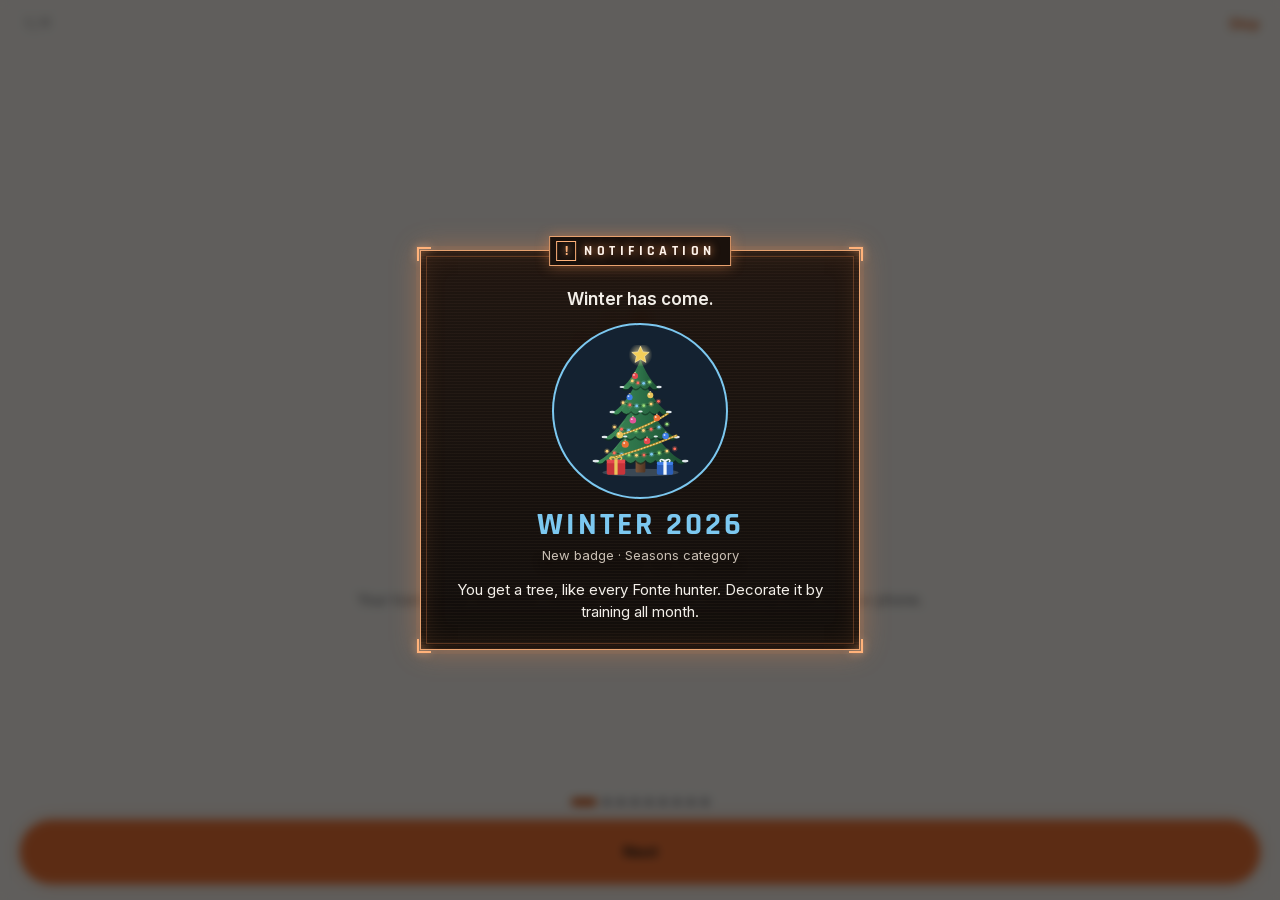
==== commit 00315d2a: "Web app 1.0.27" ====
--- a/app/index.html
+++ b/app/index.html
@@ -26,8 +26,8 @@
         document.documentElement.dataset.theme = dark ? 'dark' : 'light';
       })();
     </script>
-    <script type="module" crossorigin src="./assets/index-CoZAYTlR.js"></script>
-    <link rel="stylesheet" crossorigin href="./assets/index-BtazXjUD.css">
+    <script type="module" crossorigin src="./assets/index-BCm5u0zQ.js"></script>
+    <link rel="stylesheet" crossorigin href="./assets/index-CakSrZ-7.css">
   </head>
   <body>
     <div id="app"></div>
--- a/app/assets/index-CakSrZ-7.css
+++ b/app/assets/index-CakSrZ-7.css
@@ -0,0 +1 @@
+@font-face{font-family:Inter;src:url(../fonts/inter_regular.woff2) format("woff2");font-weight:400;font-display:swap}@font-face{font-family:Inter;src:url(../fonts/inter_medium.woff2) format("woff2");font-weight:500;font-display:swap}@font-face{font-family:Inter;src:url(../fonts/inter_semibold.woff2) format("woff2");font-weight:600;font-display:swap}@font-face{font-family:Inter;src:url(../fonts/inter_bold.woff2) format("woff2");font-weight:700;font-display:swap}@font-face{font-family:Inter;src:url(../fonts/inter_extrabold.woff2) format("woff2");font-weight:800;font-display:swap}@font-face{font-family:Inter;src:url(../fonts/inter_black.woff2) format("woff2");font-weight:900;font-display:swap}@font-face{font-family:Hanken Grotesk;src:url(../fonts/hanken_regular.woff2) format("woff2");font-weight:400;font-display:swap}@font-face{font-family:Hanken Grotesk;src:url(../fonts/hanken_semibold.woff2) format("woff2");font-weight:600;font-display:swap}@font-face{font-family:Hanken Grotesk;src:url(../fonts/hanken_bold.woff2) format("woff2");font-weight:700;font-display:swap}@font-face{font-family:Rajdhani;src:url(../fonts/rajdhani-semibold.woff2) format("woff2");font-weight:600;font-display:swap}@font-face{font-family:Rajdhani;src:url(../fonts/rajdhani-bold.woff2) format("woff2");font-weight:700;font-display:swap}:root,:root[data-theme=light]{color-scheme:light;--surface-1: #ffffff;--surface-2: #eeece8;--surface-3: #e2dfda;--surface-tile: #eceae6;--border: #e3e1dc;--filled: #eb7034;--on-filled: #121315;--focus: #eb7034;--glow: 0 0 4px rgba(235, 112, 52, .7);--glow-soft: 0 0 16px rgba(235, 112, 52, .35);--accent-border: #f2c3a6;--tab-active: #eb7034;--scrim-color: rgba(0, 0, 0, .31);--copper: linear-gradient(75deg, #fff1e8 0%, #f5a877 50%, #fff1e8 100%);--on-copper: #121315;--on-copper-variant: #5e3a24;--snackbar: #2a2b30;--on-snackbar: #f3f2ef;--snackbar-action: #ff9a66;--tabbar-shadow: 0 6px 18px rgba(18, 19, 21, .08);--menu-shadow: 0 6px 20px rgba(18, 19, 21, .12);--muscle-chest: #c2405a;--muscle-back: #2f78c0;--muscle-shoulders: #8f6a0c;--muscle-arms: #7655c9;--muscle-legs: #23885a;--muscle-core: #1e8a90;--muscle-other: #6b7078;--primary: #c9561c;--on-primary: #ffffff;--primary-container: #fbe3d5;--on-primary-container: #a8440f;--inverse-primary: #ff9a66;--secondary: #5e636b;--on-secondary: #ffffff;--secondary-container: #e2dfda;--on-secondary-container: #121315;--tertiary: #8f6a0c;--on-tertiary: #ffffff;--tertiary-container: #f6e7c4;--on-tertiary-container: #2e2002;--background: #f3f2ef;--on-background: #121315;--surface: #f3f2ef;--on-surface: #121315;--surface-variant: #eeece8;--on-surface-variant: #5e636b;--inverse-surface: #2a2b30;--inverse-on-surface: #f3f2ef;--outline: #8e9198;--outline-variant: #e3e1dc;--surface-container-lowest: #ffffff;--surface-container-low: #f8f7f5;--surface-container: #ffffff;--surface-container-high: #ffffff;--surface-container-highest: #ffffff;--error: #b3261e;--on-error: #ffffff;--error-container: #f9dedc;--on-error-container: #410e0b;--scrim: #000000;--done-row: #fbe3d5;--done-check: #c9561c;--warmup: #1f6f8b;--drop: #6d3fc0;--failure: #b3261e;--record: #8a6500;--chart: #c9561c;--chart-muted: #edb08c;--track: #d6d3cd;--segment-selected: #e2dfda}:root[data-theme=dark]{color-scheme:dark;--surface-1: #1b1c20;--surface-2: #26272d;--surface-3: #2e2f36;--surface-tile: #282a30;--border: #2c2d33;--filled: #eb7034;--on-filled: #121315;--focus: #f08a4b;--glow: 0 0 4px #ff7a38;--glow-soft: 0 0 16px rgba(255, 122, 56, .4);--accent-border: #4f2c1b;--tab-active: #ff7a38;--scrim-color: rgba(0, 0, 0, .31);--copper: linear-gradient(75deg, #201612 0%, #f08a4b 50%, #201612 100%);--on-copper: #f0ebe3;--on-copper-variant: #e3cfc2;--snackbar: #2e2f36;--on-snackbar: #f0ebe3;--snackbar-action: #ff7a38;--tabbar-shadow: 0 8px 24px rgba(0, 0, 0, .35);--menu-shadow: 0 8px 24px rgba(0, 0, 0, .45);--muscle-chest: #e8697d;--muscle-back: #5ba4e6;--muscle-shoulders: #e5b53e;--muscle-arms: #a98bf0;--muscle-legs: #4fc08d;--muscle-core: #45c2c9;--muscle-other: #9aa0a8;--primary: #ff7a38;--on-primary: #121315;--primary-container: #4c3024;--on-primary-container: #ff7a38;--inverse-primary: #c9561c;--secondary: #a9adb5;--on-secondary: #121315;--secondary-container: #2e2f36;--on-secondary-container: #f0ebe3;--tertiary: #e5b53e;--on-tertiary: #2e2002;--tertiary-container: #3a2f14;--on-tertiary-container: #f6e7c4;--background: #121315;--on-background: #f0ebe3;--surface: #121315;--on-surface: #f0ebe3;--surface-variant: #26272d;--on-surface-variant: #8b909a;--inverse-surface: #f0ebe3;--inverse-on-surface: #121315;--outline: #5f636b;--outline-variant: #2c2d33;--surface-container-lowest: #0e0f11;--surface-container-low: #17181b;--surface-container: #1b1c20;--surface-container-high: #1b1c20;--surface-container-highest: #1b1c20;--error: #f2b8b5;--on-error: #601410;--error-container: #8c1d18;--on-error-container: #f9dedc;--done-row: #4c3024;--done-check: #ff7a38;--warmup: #79bfd9;--drop: #c4a5f5;--failure: #f2b8b5;--record: #e8c35a;--chart: #eb7034;--chart-muted: #7a4222;--track: #3d3f47;--segment-selected: #2e2f36}:root{--safe-top: env(safe-area-inset-top, 0px);--safe-bottom: env(safe-area-inset-bottom, 0px);--safe-left: env(safe-area-inset-left, 0px);--safe-right: env(safe-area-inset-right, 0px);--font: "Inter", system-ui, -apple-system, "Segoe UI", sans-serif;--font-caption: "Hanken Grotesk", "Inter", system-ui, sans-serif;--font-rajdhani: "Rajdhani", "Inter", sans-serif;--ease-standard: cubic-bezier(.2, 0, 0, 1);--ease-emphasized-decel: cubic-bezier(.05, .7, .1, 1);--ease-emphasized-accel: cubic-bezier(.3, 0, .8, .15);--tabbar-bottom: max(16px, calc(var(--safe-bottom) + 6px))}*{box-sizing:border-box;-webkit-tap-highlight-color:transparent}html,body{margin:0;padding:0;height:100%;background:var(--background);color:var(--on-surface);font-family:var(--font);font-size:14px;line-height:20px;letter-spacing:0;-webkit-text-size-adjust:100%;text-size-adjust:100%;overscroll-behavior:none;-webkit-font-smoothing:antialiased}body{position:fixed;inset:0;overflow:hidden;touch-action:manipulation;-webkit-user-select:none;user-select:none;-webkit-touch-callout:none}input,textarea,[contenteditable]{-webkit-user-select:text;user-select:text}button{font:inherit;color:inherit;background:none;border:none;padding:0;margin:0;cursor:pointer;letter-spacing:inherit}img{-webkit-user-drag:none}#app{position:absolute;inset:0;overflow:hidden}.display-large{font-size:48px;line-height:52px;font-weight:800;letter-spacing:-.5px}.display-medium{font-size:38px;line-height:40px;font-weight:800;letter-spacing:-.5px}.display-small{font-size:32px;line-height:38px;font-weight:600;letter-spacing:-.3px}.headline-large{font-size:28px;line-height:34px;font-weight:800;letter-spacing:-.3px}.headline-medium{font-size:24px;line-height:30px;font-weight:800;letter-spacing:-.2px}.headline-small{font-size:20px;line-height:26px;font-weight:700;letter-spacing:0}.title-large{font-size:20px;line-height:26px;font-weight:600;letter-spacing:0}.title-medium{font-size:18px;line-height:24px;font-weight:700;letter-spacing:0}.title-small{font-size:14px;line-height:20px;font-weight:600;letter-spacing:0}.body-large{font-size:15px;line-height:20px;font-weight:400;letter-spacing:0}.body-medium{font-size:14px;line-height:20px;font-weight:400;letter-spacing:0}.body-small{font-size:12px;line-height:16px;font-weight:400;letter-spacing:0}.label-large{font-size:14px;line-height:20px;font-weight:600;letter-spacing:0}.label-medium{font-size:12px;line-height:16px;font-weight:600;letter-spacing:0}.label-small{font-size:11px;line-height:14px;font-weight:600;letter-spacing:0}.large-title{font-size:38px;line-height:40px;font-weight:800;letter-spacing:-.5px;color:var(--on-surface);margin:0}.timer-xl{font-size:48px;line-height:52px;font-weight:800;letter-spacing:-.5px;font-variant-numeric:tabular-nums}.big-number{font-size:32px;line-height:38px;font-weight:600;letter-spacing:-.3px}.sheet-title{font-size:24px;line-height:30px;font-weight:800;letter-spacing:-.2px}.section-heading{font-size:20px;line-height:26px;font-weight:400;letter-spacing:0;color:var(--on-surface)}.caption{font-family:var(--font-caption);font-size:12px;line-height:16px;font-weight:400;letter-spacing:0;color:var(--on-surface-variant)}.value-text{font-size:13px;line-height:16px;font-weight:900;letter-spacing:0}.counter{font-size:10px;line-height:14px;font-weight:600;letter-spacing:0;color:var(--on-surface-variant)}.semibold{font-weight:600}.bold{font-weight:700}.extrabold{font-weight:800}.medium{font-weight:500}.normal{font-weight:400}.hanken{font-family:var(--font-caption)}.rajdhani{font-family:var(--font-rajdhani)}.tnum{font-variant-numeric:tabular-nums}.c-primary{color:var(--primary)}.c-on-primary{color:var(--on-primary)}.c-on-primary-container{color:var(--on-primary-container)}.c-on-surface{color:var(--on-surface)}.c-variant{color:var(--on-surface-variant)}.c-error{color:var(--error)}.c-record{color:var(--record)}.c-warmup{color:var(--warmup)}.c-drop{color:var(--drop)}.c-failure{color:var(--failure)}.c-tertiary{color:var(--tertiary)}.c-outline{color:var(--outline)}.ellipsis{overflow:hidden;text-overflow:ellipsis;white-space:nowrap;min-width:0}.lines-2{display:-webkit-box;-webkit-line-clamp:2;-webkit-box-orient:vertical;overflow:hidden}.pre-line{white-space:pre-line}.center{text-align:center}.upper{text-transform:uppercase}.row{display:flex;flex-direction:row;align-items:center;min-width:0}.row.top{align-items:flex-start}.row.baseline{align-items:baseline}.row.stretch{align-items:stretch}.col{display:flex;flex-direction:column;min-width:0}.grow{flex:1 1 0;min-width:0}.noshrink{flex-shrink:0}.wrap{flex-wrap:wrap}.center-items{align-items:center;justify-content:center}.space-between{justify-content:space-between}.justify-end{justify-content:flex-end}.gap-2{gap:2px}.gap-4{gap:4px}.gap-6{gap:6px}.gap-8{gap:8px}.gap-10{gap:10px}.gap-12{gap:12px}.gap-16{gap:16px}.gap-24{gap:24px}.p-16{padding:16px}.p-12{padding:12px}.p-8{padding:8px}.p-24{padding:24px}.px-16{padding-left:16px;padding-right:16px}.px-20{padding-left:20px;padding-right:20px}.px-12{padding-left:12px;padding-right:12px}.px-8{padding-left:8px;padding-right:8px}.py-4{padding-top:4px;padding-bottom:4px}.py-8{padding-top:8px;padding-bottom:8px}.py-12{padding-top:12px;padding-bottom:12px}.py-16{padding-top:16px;padding-bottom:16px}.mx-16{margin-left:16px;margin-right:16px}.mx-20{margin-left:20px;margin-right:20px}.mt-4{margin-top:4px}.mt-8{margin-top:8px}.mt-12{margin-top:12px}.mt-16{margin-top:16px}.mt-24{margin-top:24px}.mb-8{margin-bottom:8px}.mb-16{margin-bottom:16px}.w-full{width:100%}.hidden{display:none!important}.relative{position:relative}.screen{position:absolute;inset:0;display:flex;flex-direction:column;background:var(--background);overflow:hidden}.screen-content{flex:1 1 auto;min-height:0;overflow-y:auto;overflow-x:hidden;-webkit-overflow-scrolling:touch;overscroll-behavior-y:contain;position:relative}.screen-content.pad-bottom{padding-bottom:var(--content-bottom, calc(24px + var(--safe-bottom)))}.screen-content.pad-fab{padding-bottom:calc(var(--fab-bottom, calc(16px + var(--safe-bottom))) + 80px)}.screen-bottom{flex:0 0 auto}.topbar{flex:0 0 auto;padding-top:var(--safe-top);padding-left:var(--safe-left);padding-right:var(--safe-right);background:var(--background);box-shadow:0 1px 0 transparent;transition:box-shadow .2s linear;position:relative;z-index:2}.topbar.scrolled{box-shadow:0 1px 0 var(--border)}.topbar-inner{height:56px;display:flex;align-items:center;padding:0 4px}.topbar-title{flex:1 1 auto;min-width:0;padding:0 16px;font-size:20px;line-height:26px;font-weight:600;color:var(--on-surface);overflow:hidden;text-overflow:ellipsis;white-space:nowrap}.topbar-inner>.icon-button+.topbar-title{padding-left:4px}.topbar-actions{display:flex;align-items:center;flex:0 0 auto}.topbar-actions .btn-text{font-weight:600}.large-header{padding:calc(var(--safe-top) + 44px) 24px 10px;flex:0 0 auto}.large-header-row{display:flex;align-items:center;gap:12px;min-width:0}.large-header-row>.large-title{flex:1 1 auto;min-width:0;overflow-wrap:anywhere}.large-header .caption{margin-top:6px}.status-strip{position:absolute;left:0;right:0;top:0;height:var(--safe-top);background:var(--background);z-index:4;pointer-events:none}.compact-bar{position:absolute;left:0;right:0;top:0;z-index:4;padding:var(--safe-top) var(--safe-right) 0 var(--safe-left);background:var(--background);box-shadow:0 1px 0 var(--border);opacity:0;transform:translateY(-6px);pointer-events:none;transition:opacity .16s linear,transform .2s var(--ease-standard)}.compact-bar.on{opacity:1;transform:none;pointer-events:auto}.compact-bar-inner{height:48px;display:flex;align-items:center;justify-content:center;position:relative;padding:0 56px}.compact-bar-title{font-size:20px;line-height:26px;font-weight:600;color:var(--on-surface);overflow:hidden;text-overflow:ellipsis;white-space:nowrap}.compact-bar-actions{position:absolute;right:8px;top:0;bottom:0;display:flex;align-items:center}.section-header{display:flex;align-items:center;gap:8px;padding:20px 20px 10px 24px;min-height:36px}.section-header>.section-heading{flex:1 1 auto;min-width:0}.tabbar-shade{position:absolute;left:0;right:0;bottom:0;z-index:19;background:linear-gradient(to bottom,transparent 0,color-mix(in srgb,var(--background) 85%,transparent) 22px,var(--background) 40px)}.ftabbar{position:absolute;left:0;right:0;bottom:var(--tabbar-bottom);margin:0 auto;width:calc(100% - 24px - var(--safe-left) - var(--safe-right));max-width:440px;height:68px;border-radius:999px;background:var(--surface-1);border:1px solid var(--border);box-shadow:var(--tabbar-shadow);padding:0 6px;display:flex;align-items:center;gap:2px;z-index:20}.ftab{height:56px;min-width:0;border-radius:999px;flex:1 1 0;display:flex;align-items:center;justify-content:center;gap:6px;padding:0;overflow:hidden;color:var(--on-surface-variant);background:transparent;transition:flex-grow .22s var(--ease-standard),background-color .22s linear,color .16s linear}.ftab.on{flex-grow:1.9;background:var(--tab-active);color:#121315}.ftab .icon{width:24px;height:24px;flex:none}.ftab-label{font-family:var(--font-caption);font-size:12px;line-height:14px;font-weight:700;letter-spacing:0;white-space:nowrap;overflow:hidden;max-width:0;opacity:0;transition:max-width .22s var(--ease-standard),opacity .16s linear}.ftab.on .ftab-label{max-width:80px;opacity:1}@media(max-width:339px){.ftab.on{flex-grow:2.2}}.ftab-measure{position:absolute;visibility:hidden;pointer-events:none;white-space:nowrap;font-family:var(--font-caption);font-size:12px;font-weight:700}.aw-pill{position:absolute;left:0;right:0;bottom:calc(var(--tabbar-bottom) + 76px);margin:0 auto;width:calc(100% - 24px - var(--safe-left) - var(--safe-right));max-width:440px;height:52px;border-radius:999px;border:2px solid var(--accent-border);background:var(--copper);color:var(--on-copper);display:flex;align-items:center;gap:10px;padding:0 6px 0 20px;text-align:left;z-index:19;box-shadow:var(--glow-soft);animation:pill-in .26s var(--ease-emphasized-decel) both}.aw-pill.press{position:absolute}.aw-pill-time{font-size:17px;line-height:20px;font-weight:800;font-variant-numeric:tabular-nums}.aw-pill-name{font-size:11px;line-height:14px;font-weight:500;color:var(--on-copper-variant)}@keyframes pill-in{0%{opacity:0;transform:translateY(12px)}to{opacity:1;transform:none}}.icon{display:inline-block;flex:0 0 auto;fill:currentColor;vertical-align:middle}.icon-button{width:48px;height:48px;border-radius:24px;display:inline-flex;align-items:center;justify-content:center;color:var(--on-surface-variant);position:relative;flex:0 0 auto}.topbar .icon-button,.compact-bar .icon-button{color:var(--on-surface)}.icon-button:disabled{opacity:.38}.press{position:relative;overflow:hidden}.press:after{content:"";position:absolute;inset:0;background:currentColor;opacity:0;pointer-events:none;transition:opacity .15s linear;border-radius:inherit}.press:active:after{opacity:.1;transition:none}.icon-button:after{inset:4px;border-radius:20px}.btn{height:40px;border-radius:17px;padding:0 20px;display:inline-flex;align-items:center;justify-content:center;gap:8px;font-size:14px;line-height:20px;font-weight:600;letter-spacing:0;white-space:nowrap;flex:0 0 auto;min-width:0}.btn .icon{width:16px;height:16px}.btn.has-icon{padding-left:16px}.btn-filled{background:var(--filled);color:var(--on-filled)}.btn-tonal{background:var(--primary-container);color:var(--on-primary-container)}.btn-outlined{border:1px solid var(--border);background:var(--surface-1);color:var(--on-surface)}.btn-text{color:var(--primary);padding:0 12px;border-radius:999px}.btn-text.has-icon{padding-left:12px;padding-right:16px}.btn-error{color:var(--error)}.btn-filled.btn-error{background:var(--error);color:var(--on-error)}.btn-tonal.btn-error{background:var(--error-container);color:var(--on-error-container)}.btn:disabled{opacity:.38}.btn-filled:disabled{background:var(--surface-3);color:var(--on-surface-variant);opacity:1}.btn.block{width:100%}.btn.small{height:32px;padding:0 14px;font-size:13px}.btn.small.has-icon{padding-left:10px}.btn.resume{height:38px}.btn-primary-pill{height:64px;border-radius:999px;background:var(--filled);color:var(--on-filled);font-size:15px;line-height:20px;font-weight:700;width:100%;display:flex;align-items:center;justify-content:center;gap:8px;box-shadow:var(--glow-soft);flex:0 0 auto}.btn-primary-pill .icon{width:20px;height:20px}.btn-primary-pill:disabled{background:var(--surface-3);color:var(--on-surface-variant);box-shadow:none}.accent-round{width:28px;height:28px;border-radius:50%;background:var(--filled);color:var(--on-filled);display:inline-flex;align-items:center;justify-content:center;flex:0 0 auto;position:relative}.accent-round:before{content:"";position:absolute;inset:-10px}.fab{position:absolute;right:calc(20px + var(--safe-right));bottom:var(--fab-bottom, calc(16px + var(--safe-bottom)));height:56px;min-width:56px;border-radius:999px;background:var(--filled);color:var(--on-filled);display:inline-flex;align-items:center;justify-content:center;gap:10px;padding:0 16px;font-size:15px;font-weight:700;letter-spacing:0;box-shadow:var(--glow-soft);z-index:3}.fab.extended{padding:0 22px 0 18px}.value-chip{height:28px;border-radius:17px;padding:0 12px;display:inline-flex;align-items:center;gap:4px;background:var(--primary-container);color:var(--on-primary-container);font-size:13px;line-height:16px;font-weight:900;letter-spacing:0;white-space:nowrap;flex:0 0 auto;font-variant-numeric:tabular-nums}.value-chip .icon{width:16px;height:16px}.value-chip.has-icon{padding-left:8px}.tag{height:22px;border-radius:8px;padding:0 8px;display:inline-flex;align-items:center;background:var(--surface-2);color:var(--on-surface-variant);font-size:12px;line-height:16px;font-weight:500;white-space:nowrap;flex:0 0 auto}.icon-tile{border-radius:10px;background:var(--surface-tile);color:var(--on-surface-variant);display:inline-flex;align-items:center;justify-content:center;flex:0 0 auto}.card{background:var(--surface-1);border-radius:22px;color:var(--on-surface);position:relative;overflow:hidden}.card.clickable{cursor:pointer}.card-outlined{background:var(--background);border:1px solid var(--border)}.card-tonal{background:var(--primary-container);color:var(--on-surface)}.fcard{background:var(--surface-1);border-radius:30px;color:var(--on-surface);position:relative;overflow:hidden;text-align:left;display:block;width:100%}.fcard.small{border-radius:22px}.fcard.featured{border:2px solid var(--accent-border)}.fcard.dashed{background:transparent;border:2px dashed var(--accent-border)}.fcard.clickable{cursor:pointer}.dashed-empty{display:flex;flex-direction:column;align-items:center;text-align:center;gap:10px;padding:22px 20px 20px}.dashed-empty-title{font-size:16px;line-height:22px;font-weight:500;color:var(--on-surface)}.dashed-empty-text{font-size:13px;line-height:18px;color:var(--on-surface-variant)}.dashed-empty .btn{margin-top:8px}.aw-card{border-radius:30px;border:2px solid var(--accent-border);background:var(--copper);color:var(--on-copper);padding:18px 18px 18px 30px;display:flex;align-items:center;gap:12px;text-align:left;width:100%;box-shadow:var(--glow-soft);position:relative;overflow:hidden}.aw-card-caption{font-size:13px;line-height:16px;font-weight:400;color:var(--on-copper);opacity:.9}.list-item{display:flex;align-items:center;gap:16px;min-height:56px;padding:8px 24px 8px 20px;background:transparent;color:var(--on-surface);text-align:left;width:100%}.list-item.three-line{align-items:flex-start}.list-item .li-leading{color:var(--on-surface-variant);display:flex;flex:0 0 auto}.list-item .li-text{flex:1 1 auto;min-width:0;display:flex;flex-direction:column;gap:2px}.list-item .li-headline{font-size:15px;line-height:20px;font-weight:600;color:var(--on-surface)}.list-item .li-supporting{font-size:12px;line-height:16px;color:var(--on-surface-variant)}.list-item .li-trailing{flex:0 0 auto;display:flex;align-items:center;color:var(--on-surface-variant)}.divider{height:1px;background:var(--border);border:none;margin:0;flex:0 0 auto}.divider.v8{margin:8px 0}.section-title{font-family:var(--font-caption);font-size:13px;line-height:16px;letter-spacing:0;font-weight:400;color:var(--on-surface-variant);padding:16px 24px 8px;text-transform:none}.settings-block{margin:0 20px}.settings-group{display:flex;flex-direction:column}.settings-group-title{padding:18px 12px 8px}.settings-row{min-height:62px;background:var(--surface-1);display:flex;align-items:center;gap:14px;padding:10px 16px 10px 12px;width:100%;text-align:left;color:var(--on-surface);position:relative;overflow:hidden}.settings-group>.settings-row:first-child{border-top-left-radius:25px;border-top-right-radius:25px}.settings-group>.settings-row:last-child{border-bottom-left-radius:25px;border-bottom-right-radius:25px}.settings-group>.settings-row:only-child{border-radius:31px}.settings-row-text{flex:1 1 auto;min-width:0;display:flex;flex-direction:column;gap:1px}.settings-row-title{font-size:14px;line-height:20px;font-weight:600}.settings-row-subtitle{font-size:12px;line-height:16px;color:var(--on-surface-variant)}.settings-row-trailing{flex:0 0 auto;display:flex;align-items:center;color:var(--on-surface-variant)}.settings-row.danger .settings-row-title,.settings-row.danger .icon-tile{color:var(--error)}.settings-row:disabled,.settings-row.disabled{opacity:.5}.chip{height:36px;border-radius:17px;border:none;padding:0 14px;display:inline-flex;align-items:center;gap:6px;font-size:13px;line-height:16px;font-weight:600;letter-spacing:0;background:var(--surface-2);color:var(--on-surface);white-space:nowrap;flex:0 0 auto}.chip .icon{width:16px;height:16px;color:var(--on-surface-variant)}.chip.has-leading{padding-left:10px}.chip.has-trailing{padding-right:10px}.chip.selected{background:var(--filled);color:var(--on-filled)}.chip.selected .icon{color:var(--on-filled)}.sheet-chip{height:39px;border-radius:17px;padding:0 14px;display:inline-flex;align-items:center;gap:8px;background:var(--surface-2);color:var(--on-surface);font-size:13px;line-height:16px;font-weight:600;white-space:nowrap;flex:0 0 auto;max-width:100%}.sheet-chip-count{font-size:10px;line-height:14px;font-weight:600;color:var(--on-surface-variant);font-variant-numeric:tabular-nums}.sheet-chip.selected{background:var(--filled);color:var(--on-filled)}.sheet-chip.selected .sheet-chip-count{color:var(--on-filled);opacity:.75}.segmented{margin:6px 20px;display:flex;gap:6px}.segment{flex:1 1 0;min-width:0;height:40px;padding:0 10px;border-radius:999px;display:flex;align-items:center;justify-content:center;gap:8px;background:var(--surface-1);color:var(--on-surface-variant);font-size:14px;line-height:20px;font-weight:600;letter-spacing:0;transition:background-color .18s linear,color .18s linear}.segment .icon{width:20px;height:20px;color:var(--on-surface-variant)}.segment.on{background:var(--segment-selected);color:var(--on-surface)}.segment.on .icon{color:var(--primary)}.search-pill{height:54px;border-radius:999px;background:var(--surface-1);border:1px solid transparent;display:flex;align-items:center;gap:10px;padding:0 6px 0 18px;color:var(--on-surface-variant);transition:border-color .15s linear,box-shadow .15s linear}.search-pill:focus-within{border-color:var(--focus);box-shadow:var(--glow)}.search-pill input{flex:1 1 auto;min-width:0;height:100%;border:none;outline:none;background:transparent;color:var(--on-surface);font:inherit;font-size:14px;font-weight:600;padding:0;-webkit-appearance:none;appearance:none}.search-pill input::placeholder{color:var(--on-surface-variant);opacity:1}.search-pill input::-webkit-search-cancel-button{display:none}.search-pill .icon-button{width:40px;height:40px}.filter-field{height:52px;border-radius:22px;background:var(--surface-1);border:1px solid transparent;display:flex;align-items:center;gap:8px;padding:0 12px 0 18px;text-align:left;min-width:0;color:var(--on-surface);transition:border-color .15s linear,box-shadow .15s linear}.filter-field.active{border-color:var(--focus);box-shadow:var(--glow)}.filter-field-label{font-size:11px;line-height:14px;color:var(--on-surface-variant)}.filter-field-value{font-size:14px;line-height:18px;font-weight:600}.filter-field>.icon{color:var(--on-surface-variant)}.switch{width:52px;height:32px;border-radius:16px;border:2px solid var(--surface-3);background:var(--surface-3);position:relative;flex:0 0 auto;transition:background-color .15s linear,border-color .15s linear}.switch:before{content:"";position:absolute;top:50%;left:6px;width:16px;height:16px;margin-top:-8px;border-radius:50%;background:var(--on-surface-variant);transition:all .2s var(--ease-standard)}.switch.on{background:var(--filled);border-color:var(--filled)}.switch.on:before{left:22px;width:24px;height:24px;margin-top:-12px;background:#121315}.switch:disabled{opacity:.38}.checkbox{width:20px;height:20px;border-radius:6px;border:2px solid var(--on-surface-variant);display:inline-flex;align-items:center;justify-content:center;flex:0 0 auto}.checkbox.on{background:var(--filled);border-color:var(--filled);color:var(--on-filled)}.checkbox-touch{width:48px;height:48px;display:inline-flex;align-items:center;justify-content:center;flex:0 0 auto}.radio{width:20px;height:20px;border-radius:50%;border:2px solid var(--on-surface-variant);position:relative;flex:0 0 auto}.radio.on{border-color:var(--primary)}.radio.on:after{content:"";position:absolute;inset:3px;border-radius:50%;background:var(--primary)}.radio-touch{width:48px;height:48px;display:inline-flex;align-items:center;justify-content:center;flex:0 0 auto}.field{position:relative;display:block;width:100%}.field-input{width:100%;min-height:56px;border:1px solid transparent;border-radius:22px;background:var(--field-fill, var(--surface-1));color:var(--on-surface);font:inherit;font-size:15px;line-height:20px;font-weight:500;letter-spacing:0;padding:17px 18px;outline:none;resize:none;display:block;-webkit-appearance:none;appearance:none;transition:border-color .15s linear,box-shadow .15s linear}.field-input::placeholder{color:var(--on-surface-variant);opacity:1;font-weight:500}.field-input:focus{border-color:var(--focus);box-shadow:var(--glow)}.field.has-label .field-input{padding:25px 18px 9px}.field-label{position:absolute;left:19px;top:18px;font-size:15px;line-height:20px;font-weight:500;color:var(--on-surface-variant);pointer-events:none;transition:all .15s var(--ease-standard);max-width:calc(100% - 38px);white-space:nowrap;overflow:hidden;text-overflow:ellipsis}.field.filled .field-label,.field-input:focus+.field-label{top:9px;font-size:11px;line-height:14px}.field-input:focus+.field-label{color:var(--primary)}.field-supporting{font-size:12px;line-height:16px;color:var(--on-surface-variant);padding:6px 18px 0}.field.error .field-input{border-color:var(--error)}.field.error .field-label,.field.error .field-supporting{color:var(--error)}.field-trailing{position:absolute;right:4px;top:4px}.card,.fcard,.dialog,.sheet,.settings-row{--field-fill: var(--surface-2)}.layer{position:absolute;inset:0;z-index:50}.scrim{position:absolute;inset:0;background:var(--scrim-color);animation:fade-in .15s linear both}.dialog-wrap{position:absolute;inset:0;display:flex;align-items:center;justify-content:center;padding:calc(24px + var(--safe-top)) 24px calc(24px + var(--safe-bottom));pointer-events:none}.dialog{pointer-events:auto;background:var(--surface-1);color:var(--on-surface);border-radius:28px;border:1px solid var(--border);width:100%;min-width:280px;max-width:560px;max-height:100%;display:flex;flex-direction:column;padding:24px 0 18px;box-shadow:var(--menu-shadow);animation:dialog-in .25s var(--ease-emphasized-decel) both;overflow:hidden}.dialog-icon{display:flex;justify-content:center;color:var(--primary);padding:0 24px 16px}.dialog-title{font-size:20px;line-height:26px;font-weight:600;color:var(--on-surface);padding:0 24px 14px}.dialog-icon+.dialog-title{text-align:center}.dialog-body{padding:0 24px;font-size:14px;line-height:20px;letter-spacing:0;color:var(--on-surface-variant);overflow-y:auto;-webkit-overflow-scrolling:touch;min-height:0;flex:1 1 auto}.dialog-buttons{display:flex;justify-content:flex-end;align-items:center;flex-wrap:wrap;gap:8px;padding:22px 20px 0 24px;flex:0 0 auto}.dialog-buttons .btn-text{padding:0 12px}.dialog-buttons .dismiss-group{display:flex;gap:8px}@keyframes dialog-in{0%{opacity:0;transform:scale(.94)}to{opacity:1;transform:scale(1)}}@keyframes fade-in{0%{opacity:0}to{opacity:1}}@keyframes slide-up{0%{transform:translateY(100%)}to{transform:translateY(0)}}.overlay-screen{position:absolute;inset:0;z-index:30;background:var(--background);animation:overlay-in .28s var(--ease-emphasized-decel) both}@keyframes overlay-in{0%{opacity:0;transform:translateY(24px)}to{opacity:1;transform:translateY(0)}}.sheet-scrim{position:absolute;inset:0;background:var(--scrim-color);animation:fade-in .2s linear;transition:opacity .23s linear}.sheet-layer.closing .sheet-scrim{opacity:0}.sheet{position:absolute;left:0;right:0;bottom:0;margin:0 auto;max-width:640px;max-height:calc(100% - var(--safe-top) - 40px);background:var(--surface-1);color:var(--on-surface);border-radius:30px 30px 0 0;border:1px solid var(--border);border-bottom:none;display:flex;flex-direction:column;animation:slide-up .3s var(--ease-emphasized-decel) both;will-change:transform}.sheet-head{display:flex;align-items:flex-start;gap:12px;padding:30px 20px 14px 34px;touch-action:none;flex:0 0 auto}.sheet-head .sheet-title{flex:1 1 auto;min-width:0}.sheet-close{width:28px;height:28px;border-radius:50%;background:var(--surface-2);color:var(--on-surface-variant);display:inline-flex;align-items:center;justify-content:center;flex:0 0 auto;position:relative}.sheet-close:before{content:"";position:absolute;inset:-10px}.sheet-body{flex:1 1 auto;min-height:0;overflow-y:auto;-webkit-overflow-scrolling:touch;overscroll-behavior:contain;padding:0 34px 16px;scrollbar-width:none}.sheet-body::-webkit-scrollbar{display:none}.sheet-section+.sheet-section{margin-top:18px}.sheet-section-title{padding:0 0 10px}.sheet-chips{display:flex;flex-wrap:wrap;gap:12px 14px}.sheet-foot{padding:12px 40px calc(16px + var(--safe-bottom));flex:0 0 auto}.menu{position:absolute;z-index:60;min-width:112px;max-width:280px;background:var(--surface-1);border:1px solid var(--border);border-radius:16px;padding:6px 0;box-shadow:var(--menu-shadow);animation:menu-in .16s var(--ease-emphasized-decel) both;max-height:70vh;overflow-y:auto}@keyframes menu-in{0%{opacity:0;transform:scale(.9)}to{opacity:1;transform:scale(1)}}.menu-item{display:flex;align-items:center;gap:12px;width:100%;min-height:48px;padding:0 16px;font-size:14px;line-height:20px;font-weight:500;letter-spacing:0;color:var(--on-surface);text-align:left}.menu-item .icon{color:var(--on-surface-variant);width:20px;height:20px}.menu-item.error,.menu-item.error .icon{color:var(--error)}.menu-item:disabled{opacity:.38}.snackbar-host{position:absolute;left:0;right:0;bottom:0;z-index:70;display:flex;justify-content:center;padding:0 20px;pointer-events:none}.snackbar{pointer-events:auto;min-height:48px;max-width:600px;width:100%;background:var(--snackbar);color:var(--on-snackbar);border-radius:17px;display:flex;align-items:center;gap:8px;padding:6px 8px 6px 18px;margin-bottom:12px;font-size:14px;line-height:20px;box-shadow:var(--menu-shadow);animation:snack-in .22s var(--ease-emphasized-decel) both}.snackbar .grow{padding:8px 0}.snackbar .btn-text{color:var(--snackbar-action)}@keyframes snack-in{0%{opacity:0;transform:translateY(16px)}to{opacity:1;transform:translateY(0)}}.linear-progress{height:4px;border-radius:2px;background:var(--track);overflow:hidden;position:relative}.linear-progress>div{position:absolute;top:0;bottom:0;left:0;background:var(--primary);border-radius:2px}.linear-progress.indeterminate>div{width:40%;animation:indeterminate 1.4s var(--ease-standard) infinite}@keyframes indeterminate{0%{transform:translate(-100%)}to{transform:translate(260%)}}.circular-progress{width:40px;height:40px;border-radius:50%;border:4px solid var(--track);border-top-color:var(--primary);animation:spin .9s linear infinite}@keyframes spin{to{transform:rotate(360deg)}}.tabs{display:flex;border-bottom:1px solid var(--border);background:var(--background);position:relative;flex:0 0 auto}.tab{flex:1 1 0;height:48px;display:flex;align-items:center;justify-content:center;font-size:14px;line-height:20px;font-weight:600;letter-spacing:0;color:var(--on-surface-variant);white-space:nowrap;overflow:hidden}.tab.on{color:var(--primary)}.tab-indicator{position:absolute;bottom:0;height:3px;border-radius:3px 3px 0 0;background:var(--primary);transition:left .25s var(--ease-standard),width .25s var(--ease-standard)}.number-cell{height:36px;border:none;border-radius:10px;background:var(--surface-2);color:var(--on-surface);text-align:center;font:inherit;font-weight:600;font-size:16px;letter-spacing:0;padding:0 2px;outline:none;-webkit-appearance:none;appearance:none;caret-color:var(--primary);font-variant-numeric:tabular-nums}.number-cell:focus{box-shadow:inset 0 0 0 1px var(--focus)}.number-cell.highlighted{background:transparent}.number-cell::placeholder{color:var(--on-surface-variant);opacity:.8;font-weight:400}.ex-image{border-radius:12px;background:var(--surface-2);overflow:hidden;display:flex;align-items:center;justify-content:center;flex:0 0 auto;position:relative;color:var(--on-surface-variant);font-size:14px;font-weight:600}.ex-image img{width:100%;height:100%;object-fit:cover;display:block}.empty-state{width:auto;margin:12px 20px;padding:24px 20px;border:2px dashed var(--accent-border);border-radius:30px;display:flex;flex-direction:column;align-items:center;gap:8px;text-align:center}.empty-state-title{font-size:16px;line-height:22px;font-weight:500;color:var(--on-surface)}.stat-label{font-size:11px;line-height:14px;font-weight:500;letter-spacing:0;color:var(--on-surface-variant)}.stat-value{font-size:16px;line-height:22px;font-weight:600;letter-spacing:0}.scroll-x{display:flex;overflow-x:auto;overflow-y:hidden;-webkit-overflow-scrolling:touch;scrollbar-width:none}.scroll-x::-webkit-scrollbar{display:none}.screen-content::-webkit-scrollbar{display:none}.screen-content{scrollbar-width:none}@media(prefers-reduced-motion:reduce){*,*:before,*:after{animation-duration:1ms!important;animation-iteration-count:1!important;transition-duration:1ms!important}}.boss-skull{display:inline-block;vertical-align:-.2em;color:var(--primary);flex:none}.ny-root{position:fixed;inset:0;z-index:300;background:#0b0b0cf0;display:flex;align-items:center;justify-content:center}.ny-canvas{position:absolute;inset:0;width:100%;height:100%;transition:opacity .6s ease}.ny-canvas.dim{opacity:.55}.ny-year{position:absolute;left:0;right:0;bottom:120px;text-align:center;font-size:64px;font-weight:800;color:#f0ebe3;transition:opacity .5s ease;animation:nyIn .8s ease both}.ny-year.hide{opacity:0}@keyframes nyIn{0%{opacity:0}to{opacity:1}}.ny-card{position:relative;margin:0 24px;max-width:420px;width:calc(100% - 48px);box-sizing:border-box;padding:26px 22px;border-radius:30px;background:var(--surface-1, #1b1c20);border:1px solid color-mix(in srgb,var(--primary) 25%,transparent);text-align:center;display:flex;flex-direction:column;align-items:center;gap:12px;opacity:0;transform:translateY(30px);transition:opacity .6s ease,transform .6s ease;pointer-events:none}.ny-card.on{opacity:1;transform:none;pointer-events:auto}.ny-icon{width:64px;height:64px;border-radius:16px}.ny-title{font-size:28px;line-height:34px;font-weight:800;color:var(--on-surface)}.ny-accent{color:var(--primary)}.ny-text{font-size:15px;line-height:22px;color:var(--on-surface-variant)}.ny-sign{font-size:15px;font-weight:700;color:var(--primary)}.ny-card .button,.ny-card button{margin-top:8px;align-self:stretch}@media(prefers-reduced-motion:reduce){.ny-card{transition:none}}.plate{display:block;flex:0 0 auto;overflow:visible}.plate .plate-fill{fill:var(--surface-1)}.plate .plate-rim{stroke:var(--border)}.plate .plate-ring{stroke:color-mix(in srgb,var(--on-surface-variant) 40%,transparent)}.plate.done .plate-fill{fill:var(--primary-container)}.plate.done .plate-rim{stroke:var(--accent-border)}.plate.done .plate-ring,.plate.idle .plate-ring.mid,.plate.today .plate-rim{stroke:var(--primary)}.plate.today{filter:drop-shadow(0 0 4px color-mix(in srgb,var(--primary) 60%,transparent))}.plate.missed{opacity:.55}.week-discs{display:flex;justify-content:space-between;gap:4px}.week-disc{flex:0 1 42px;min-width:0;display:flex;flex-direction:column;align-items:center}.week-disc .week-disc-plate{width:100%!important;height:auto!important;max-width:42px;aspect-ratio:1}.week-disc-letter{margin-top:6px;font-size:14px;line-height:20px;color:var(--on-surface-variant)}.week-disc.missed .week-disc-letter{opacity:.6}.week-disc.done .week-disc-letter,.week-disc.today .week-disc-letter{color:var(--primary);opacity:1}.figure-row{display:flex;align-items:center;width:100%}.figure{flex:1 1 0;min-width:0;padding-right:8px}.figure-sep{flex:0 0 1px;width:1px;height:40px;background:var(--border);margin-right:12px}.figure-row.large .figure-sep{height:50px}.figure-value{font-size:22px;line-height:28px;font-weight:600;letter-spacing:-.3px;color:var(--on-surface)}.figure-row.large .figure-value{font-size:32px;line-height:38px}.figure-label{font-size:12px;line-height:16px;color:var(--on-surface-variant)}.figure-row.large .figure-label{font-size:15px;line-height:20px}.fcard.notice{display:flex;align-items:center;padding:14px 16px}.fcard.notice.trailing{padding-right:4px}.fcard.notice.top{align-items:flex-start}.notice-body{flex:1 1 auto;min-width:0;margin-left:14px;padding-right:4px;color:var(--on-surface)}.notice-text{display:-webkit-box;-webkit-line-clamp:4;-webkit-box-orient:vertical;overflow:hidden}.notice-action{padding-top:10px}.fcard.notice>.icon-button{flex:0 0 auto;margin:-8px 0}.dr-wrap{display:flex;flex-direction:column;flex:0 0 auto}.dr-spacer{height:0;flex:0 0 auto}.dr-list{position:relative;display:flex;flex-direction:column}.dr-item{position:relative;flex:0 0 auto}.dr-item.dr-held{z-index:3}.dr-active{-webkit-user-select:none;user-select:none}.dr-handle{touch-action:none;-webkit-user-select:none;user-select:none;-webkit-touch-callout:none;cursor:grab}.dr-active .dr-handle{cursor:grabbing}.dr-body{display:grid;grid-template-rows:1fr;opacity:1;transition:grid-template-rows .24s var(--ease-standard),opacity .2s linear}.dr-body.collapsed{grid-template-rows:0fr;opacity:0;transition:grid-template-rows .24s var(--ease-standard),opacity .12s linear}.dr-body-inner{min-height:0;overflow:hidden}@media(prefers-reduced-motion:reduce){.dr-body,.dr-body.collapsed{transition:none}}.home-list{display:flex;flex-direction:column;position:relative;padding-bottom:16px}.home-notice{margin:6px 20px;width:auto}.home-import{margin-top:18px}.home-notice-text-btn{margin-left:-12px;height:36px}.home-week{padding:0 20px;display:flex;flex-direction:column}.home-week-line{height:1px;background:var(--border);margin:14px 0}.aw-card.home-active{margin:22px 20px 0;width:auto}.home-start{display:flex;justify-content:center;padding:24px 20px 8px}.home-routines-title{padding-top:28px;padding-right:10px;padding-bottom:6px}.btn.home-tight{gap:4px}.fcard.home-first{margin:6px 20px;width:auto}.home-first .dashed-empty .btn{white-space:normal;height:auto;min-height:40px;padding-top:10px;padding-bottom:10px}.home-first-tip{margin-top:4px}.fcard.home-folder{margin:10px 20px 5px;width:auto;display:flex;align-items:center;padding:10px 4px 10px 14px}.home-folder-text{min-width:0;padding:0 4px 0 14px}.home-folder-name{font-size:15px;line-height:20px;font-weight:600;color:var(--on-surface)}.home-chevron{color:var(--on-surface-variant);transition:transform .22s var(--ease-standard)}.home-chevron.collapsed{transform:rotate(-90deg)}.home-empty-folder{display:flex;align-items:center;padding:0 20px 2px 36px}.fcard.home-routine{margin:5px 20px;width:auto;padding:12px 4px 16px 18px}.home-routine-title{flex:1 1 0;min-width:0;color:var(--on-surface)}.btn.home-routine-start{margin-top:12px;height:38px}.home-choice{display:flex;align-items:center;padding:2px 0;width:100%;text-align:left;color:inherit;border-radius:8px}.home-check-row{display:flex;align-items:center;width:100%;text-align:left;color:inherit;border-radius:8px}.home-dialog-choice{width:100%;min-height:44px;padding:10px 16px;border-radius:17px;background:var(--surface-2);color:var(--on-surface);font-size:14px;line-height:20px;font-weight:600;text-align:center}.home-name-field .field-input::placeholder{color:var(--on-surface-variant);opacity:0}.home-name-field .field-input:focus::placeholder{opacity:1}@media(prefers-reduced-motion:reduce){.home-chevron{transition:none}}.home-section{position:relative}.home-bar-probe{position:absolute;top:0;left:0;width:0;height:var(--bar-lift, 0px);visibility:hidden;pointer-events:none}.home-handle{width:40px;height:40px;flex:0 0 auto;display:inline-flex;align-items:center;justify-content:center;color:var(--on-surface-variant);border-radius:20px}.fcard.home-held{box-shadow:0 0 0 1px var(--focus),var(--glow-soft)}.home-held .home-handle{color:var(--primary)}.fcard.home-routine.collapsed{padding-bottom:12px}.fcard.press:has(.home-handle:active):after{opacity:0}.home-section .dr-body-inner:has(.dr-held){overflow:visible}.chart{position:relative;width:100%;min-width:0;touch-action:pan-y}.chart-svg{position:absolute;inset:0;display:block;overflow:visible}.chart-progress{height:200px}.chart-grid{stroke:var(--border);fill:none}.chart-axis{fill:var(--on-surface-variant)}.chart-average{stroke:var(--on-surface);stroke-opacity:.5;fill:none}.chart-average-label{fill:var(--on-surface);fill-opacity:.85}.chart-bar-on{fill:var(--primary)}.chart-bar-muted{fill:var(--primary);fill-opacity:.5}:root[data-theme=dark] .chart-bar-muted{fill-opacity:.4}.chart-stop-chart{stop-color:var(--primary)}.chart-line{fill:none;stroke:var(--primary);stroke-linecap:round;stroke-linejoin:round}.chart-point{fill:none;stroke:var(--primary)}.chart-dot{fill:var(--primary)}.chart-halo{fill:var(--primary);fill-opacity:.22}.chart-record{fill:var(--record)}.chart-cross{stroke:var(--on-surface-variant);stroke-opacity:.6}.chart-empty{position:absolute;display:flex;align-items:center;justify-content:center;text-align:center;color:var(--on-surface-variant);pointer-events:none}.chart-tooltip{position:absolute;left:0;top:0;pointer-events:none}.hbar{display:flex;align-items:center;width:100%;padding:5px 0}.hbar-label{width:116px;flex:0 0 auto}.hbar-track{flex:1 1 0;min-width:0;height:10px;border-radius:999px;overflow:hidden;background:var(--surface-2)}.hbar-fill{height:100%;background:var(--primary);border-radius:999px}.hbar-value{min-width:52px;padding-left:4px;text-align:right;white-space:nowrap;flex:0 0 auto}.stat-tile{display:flex;flex-direction:column;padding:14px 16px;min-width:0;border-radius:22px;background:var(--surface-1);color:var(--on-surface)}.stat-tile.compact{padding:12px}.stat-tile-value{font-size:24px;line-height:30px;font-weight:600;letter-spacing:0;padding-top:2px}.stat-tile.compact .stat-tile-value{font-size:18px;line-height:24px}:root,:root[data-theme=light]{--rank-accent-E: #6b6b6b;--rank-accent-D: #8a5530;--rank-accent-C: #6e7686;--rank-accent-B: #946c08;--rank-accent-A: #2a858a;--rank-accent-S: #3463a8;--rank-accent-N: #c42e44;--rank-accent-M: #6a55a0;--rank-tint-E: #ececec;--rank-tint-D: #f0e9e4;--rank-tint-C: #ecedef;--rank-tint-B: #f1ecdf;--rank-tint-A: #e3eff0;--rank-tint-S: #e5ebf4;--rank-tint-N: #f7e4e7;--rank-tint-M: #ece9f3;--rank-xp-E-0: #6b6b6b;--rank-xp-E-1: #979797;--rank-xp-D-0: #8a5530;--rank-xp-D-1: #ad886e;--rank-xp-C-0: #6e7686;--rank-xp-C-1: #9a9faa;--rank-xp-B-0: #946c08;--rank-xp-B-1: #b49852;--rank-xp-A-0: #2a858a;--rank-xp-A-1: #6aaaad;--rank-xp-S-0: #3463a8;--rank-xp-S-1: #7192c2;--rank-xp-N-0: #c42e44;--rank-xp-N-1: #d66d7c;--rank-xp-M-0: #6a55a0;--rank-xp-M-1: #9788bc;--tier-BRONZE: #8a4f1e;--tier-SILVER: #5e6a77;--tier-GOLD: #8a5a00;--tier-PLATINUM: #276a7e;--tier-LEGENDARY: #a63b15;--medal-locked-ring-0: #d9d3cd;--medal-locked-ring-1: #b9b2ab;--medal-locked-disc-0: #f1ece7;--medal-locked-disc-1: #ddd6cf;--medal-locked-glyph: #9c948c;--medal-edge-opacity: .7;--lv-pip-empty: var(--surface-3)}:root[data-theme=dark]{--rank-accent-E: #8e8e8e;--rank-accent-D: #b07a4c;--rank-accent-C: #c0c4d0;--rank-accent-B: #e0b43c;--rank-accent-A: #5cbcc0;--rank-accent-S: #5c8acc;--rank-accent-N: #e8485c;--rank-accent-M: #8c76be;--rank-tint-E: #2d2e32;--rank-tint-D: #332b27;--rank-tint-C: #35373c;--rank-tint-B: #3b3424;--rank-tint-A: #25363a;--rank-tint-S: #252e3c;--rank-tint-N: #3c232a;--rank-tint-M: #2d2a39;--rank-xp-E-0: #797979;--rank-xp-E-1: #aeaeae;--rank-xp-D-0: #966841;--rank-xp-D-1: #c69f7e;--rank-xp-C-0: #a3a7b1;--rank-xp-C-1: #d2d5dd;--rank-xp-B-0: #be9933;--rank-xp-B-1: #e9c973;--rank-xp-A-0: #4ea0a3;--rank-xp-A-1: #8acfd2;--rank-xp-S-0: #4e75ad;--rank-xp-S-1: #8aabda;--rank-xp-N-0: #c53d4e;--rank-xp-N-1: #ee7b8a;--rank-xp-M-0: #7764a2;--rank-xp-M-1: #ac9cd0;--tier-BRONZE: #d99a62;--tier-SILVER: #c9d1da;--tier-GOLD: #f2c14e;--tier-PLATINUM: #bfe9f5;--tier-LEGENDARY: #f5b287;--medal-locked-ring-0: #403b37;--medal-locked-ring-1: #2a2623;--medal-locked-disc-0: #2e2a27;--medal-locked-disc-1: #1c1a18;--medal-locked-glyph: #6e6760;--medal-edge-opacity: 0;--lv-pip-empty: var(--border)}.lv-emblem{position:relative;display:grid;place-items:center;flex:0 0 auto;letter-spacing:0}.lv-emblem>svg{display:block;position:relative;overflow:visible}.lv-emblem-glow{position:absolute;inset:-12%;border-radius:50%;background:radial-gradient(closest-side,currentColor,color-mix(in srgb,currentColor 40%,transparent) 60%,transparent);opacity:.29;pointer-events:none}.lv-emblem-anim .lv-emblem-glow{animation:lv-emblem-glow 4.2s ease-in-out infinite}@keyframes lv-emblem-glow{0%,to{opacity:.2}50%{opacity:.38}}.lv-emblem-sweep{transform-box:view-box;transform:translate(-30%);animation:lv-emblem-sweep 4.2s linear infinite}@keyframes lv-emblem-sweep{0%{transform:translate(-30%);animation-timing-function:ease-in-out}22%,to{transform:translate(150%)}}@media(prefers-reduced-motion:reduce){.lv-emblem-anim .lv-emblem-glow,.lv-emblem-sweep{animation:none}}.lv-rays{position:absolute;inset:0;pointer-events:none;overflow:hidden}.lv-rays svg{display:block}.lv-rays-spin{animation:lv-rays-turn 40s linear infinite}@keyframes lv-rays-turn{to{transform:rotate(360deg)}}@media(prefers-reduced-motion:reduce){.lv-rays-spin{animation:none}}.lv-medal{position:relative;flex:0 0 auto;display:flex;align-items:center;justify-content:center}.lv-medal-svg{position:absolute;inset:0;overflow:visible}.lv-medal-edge{stroke-opacity:var(--medal-edge-opacity)}.lv-medal-glyph{position:relative}.lv-medal-letter{position:relative;font-weight:700;line-height:24px;letter-spacing:.5px}.lv-medal-lock{position:absolute;right:0;bottom:0;border-radius:50%;background:var(--surface);border:2px solid var(--outline-variant);display:flex;align-items:center;justify-content:center}.lv-detail-head{display:flex;flex-direction:column;align-items:center;gap:16px}.lv-detail-name{font-weight:700;font-size:26px;line-height:32px;text-align:center;width:100%}.lv-detail-body{display:flex;flex-direction:column;align-items:center;gap:6px;text-align:center}.fcard.lv-card{margin:6px 20px;width:auto;padding:20px}.lv-card-body{display:flex;flex-direction:column;gap:8px;padding-top:16px}.lv-level{font-family:Rajdhani,var(--font);font-weight:700;font-size:38px;line-height:40px;letter-spacing:0;color:var(--on-surface)}.lv-bar{width:100%;border-radius:999px;overflow:hidden;background:var(--track)}.lv-bar-fill{height:100%;border-radius:999px}.lv-pips{display:flex;gap:4px;flex:0 0 auto}.lv-pip{width:20px;height:6px;border-radius:3px;background:var(--lv-pip-empty)}.lv-xpinfo{display:flex;flex-wrap:wrap;justify-content:space-between;width:100%}.lv-route{display:flex;align-items:flex-start;padding:16px 0 12px}.lv-route-item{position:relative;flex:1 1 0;min-width:0;display:flex;flex-direction:column;align-items:center}.lv-route-link{position:absolute;top:24.5px;left:calc(50% + 24px);width:calc(100% - 48px);height:3px;background:var(--track)}.lv-route-link>div{height:100%;background:var(--primary)}.lv-route-emblem{width:52px;height:52px;border-radius:50%;border:2px solid transparent;display:grid;place-items:center}.lv-route-code{font-family:Rajdhani,var(--font);font-weight:700;font-size:16px;line-height:20px;padding-top:4px;white-space:nowrap}.lv-gallery{display:grid;grid-template-columns:repeat(6,minmax(0,1fr));gap:8px;padding:0 20px}.lv-gallery-cell{grid-column:span 2;background:var(--surface-1);border:2px solid transparent;border-radius:22px;padding:12px 6px;display:flex;flex-direction:column;align-items:center;text-align:center;min-width:0}.lv-gallery-cell.nation{grid-column:2 / span 2}.lv-gallery-code{font-family:Rajdhani,var(--font);font-weight:700;font-size:20px;line-height:22px;padding-top:6px;white-space:nowrap}.fcard.lv-title-card{margin:4px 20px;width:auto;padding:12px 6px 12px 14px}.lv-title-name{font-size:15px;line-height:20px;font-weight:600}.lv-medal-tile{display:flex;flex-direction:column;align-items:center;gap:6px;padding:8px 2px;border-radius:16px;cursor:pointer;min-width:0}.lv-medal-name{text-align:center;font-size:13px;line-height:17px;font-weight:600;hyphens:auto;-webkit-hyphens:auto;overflow-wrap:break-word;display:-webkit-box;-webkit-line-clamp:3;-webkit-box-orient:vertical;overflow:hidden;max-width:100%}.lv-medal-sub{text-align:center;display:-webkit-box;-webkit-line-clamp:2;-webkit-box-orient:vertical;overflow:hidden;max-width:100%}.leveling-content{padding-bottom:calc(32px + var(--safe-bottom))}.fcard.leveling-card{margin:0 20px;width:auto;padding:20px}.fcard.leveling-card+.fcard.leveling-card{margin-top:10px}.fcard.dashed.leveling-card{padding:0}.leveling-step-btn{width:40px;height:40px;border:none;background:none;padding:0;display:grid;place-items:center;color:var(--on-surface);cursor:pointer}.leveling-step-btn>span{width:32px;height:32px;border-radius:50%;background:var(--surface-2);display:grid;place-items:center}.leveling-goal{width:32px;font:700 22px/24px Rajdhani,var(--font);color:var(--on-surface)}.leveling-boss-name{font-size:15px;line-height:20px;font-weight:600}.leveling-chips{gap:8px;padding:8px 20px}.leveling-chips .chip{flex:0 0 auto}.leveling-help{gap:6px}.leveling-suffix{display:flex;align-items:center;height:48px;padding-right:12px}.leveling-radar{position:relative;width:100%;display:flex;align-items:center;justify-content:center}.leveling-radar-label{position:absolute;left:50%;top:50%;display:flex;flex-direction:column;align-items:center;white-space:nowrap}.leveling-step{width:24px;height:24px;border-radius:50%;flex:0 0 auto;display:flex;align-items:center;justify-content:center;background:var(--primary-container);color:var(--on-primary-container);font-size:12px;line-height:16px;font-weight:700;letter-spacing:.5px}.leveling-example{border-radius:12px;background:var(--surface-variant);padding:12px;color:var(--on-surface)}.leveling-table{border:1px solid var(--outline-variant);border-radius:12px;overflow:hidden}.leveling-table-head{background:var(--surface-variant);padding:8px 12px}.leveling-th{min-width:0;font-size:12px;line-height:16px;font-weight:600;letter-spacing:.5px;color:var(--on-surface-variant);white-space:nowrap;overflow:hidden;text-overflow:ellipsis}.leveling-table-line{height:1px;background:var(--outline-variant)}.sysw{--sys-accent: #f08a4b;--sys-hi: #ffb27a;--rank-accent-E: #8e8e8e;--rank-accent-D: #b07a4c;--rank-accent-C: #c0c4d0;--rank-accent-B: #e0b43c;--rank-accent-A: #5cbcc0;--rank-accent-S: #5c8acc;--rank-accent-N: #e8485c;--rank-accent-M: #8c76be;--tier-BRONZE: #d99a62;--tier-SILVER: #c9d1da;--tier-GOLD: #f2c14e;--tier-PLATINUM: #bfe9f5;--tier-LEGENDARY: #f5b287;position:fixed;inset:0;z-index:65;display:grid;place-items:center;padding:var(--safe-top) var(--safe-right) var(--safe-bottom) var(--safe-left);color:#f3efe9;font-family:var(--font);cursor:pointer;-webkit-tap-highlight-color:transparent;-webkit-user-select:none;user-select:none}.sysw-dim{position:absolute;inset:0;background:#0604039e;-webkit-backdrop-filter:blur(5px);backdrop-filter:blur(5px);animation:sysw-fade .16s ease-out both}.sysw.leaving .sysw-dim{animation:sysw-unfade .22s ease-in both}.sysw-stage{position:relative;width:100%;max-width:484px;display:grid;place-items:center}.sysw-line{position:absolute;left:22px;right:22px;top:50%;height:2px;margin-top:-1px;background:var(--sys-hi);box-shadow:0 0 12px 2px #f08a4bbf;transform-origin:center;animation:sysw-line .38s cubic-bezier(.2,.8,.2,1) .12s both}.sysw.closing .sysw-line{animation:none;opacity:0}.sysw-panel{position:relative;width:calc(100% - 44px);background:repeating-linear-gradient(0deg,rgba(255,190,140,.035) 0 1px,transparent 1px 3px),linear-gradient(180deg,#1c120cf0,#0e0a08f5);border:1px solid rgba(255,178,122,.9);box-shadow:0 0 0 4px #f08a4b14,0 0 26px #f08a4b6b,inset 0 0 26px #f08a4b29;animation:sysw-unfold .26s cubic-bezier(.2,.8,.2,1) .33s both,sysw-flicker .42s linear .33s both}.sysw-panel:before{content:"";position:absolute;inset:5px;border:1px solid rgba(240,138,75,.28);pointer-events:none}.sysw.closing .sysw-panel{animation:sysw-fold .22s cubic-bezier(.6,0,.8,.4) both}.sysw-scroll{position:relative;max-height:calc(80vh - var(--safe-top) - var(--safe-bottom));overflow-y:auto;-webkit-overflow-scrolling:touch;padding:34px 20px 20px}.sysw-corner{position:absolute;width:14px;height:14px;border-color:var(--sys-hi);border-style:solid;filter:drop-shadow(0 0 4px rgba(255,178,122,.9))}.sysw-corner.tl{top:-4px;left:-4px;border-width:2px 0 0 2px}.sysw-corner.tr{top:-4px;right:-4px;border-width:2px 2px 0 0}.sysw-corner.bl{bottom:-4px;left:-4px;border-width:0 0 2px 2px}.sysw-corner.br{bottom:-4px;right:-4px;border-width:0 2px 2px 0}.sysw-head{position:absolute;top:-15px;left:50%;z-index:1;transform:translate(-50%);display:flex;align-items:center;gap:8px;padding:4px 14px 4px 6px;background:#1a110c;border:1px solid rgba(255,178,122,.9);box-shadow:0 0 14px #f08a4b73;white-space:nowrap;animation:sysw-rise .2s ease-out .56s both}.sysw-bang{width:20px;height:20px;display:grid;place-items:center;border:1px solid var(--sys-hi);font:700 14px/1 Rajdhani,var(--font);color:var(--sys-hi);text-shadow:0 0 6px rgba(255,178,122,.9)}.sysw-head span:last-child{font:700 14px/18px Rajdhani,var(--font);letter-spacing:.32em;color:#fff3ea;text-shadow:0 0 8px rgba(240,138,75,.9)}.sysw-l{opacity:0;animation:sysw-type .22s steps(10,end) both,sysw-fade .22s ease-out both;animation-delay:var(--d),var(--d)}.sysw-lead{text-align:center;font-size:15px;line-height:21px;font-weight:500;margin:4px 0 2px;text-shadow:0 0 8px rgba(240,138,75,.35)}.sysw-sub{text-align:center;font-size:12px;line-height:17px;color:#c9bfb4;letter-spacing:.04em}.sysw-big{text-align:center;font:700 44px/46px Rajdhani,var(--font);color:var(--sys-hi);text-shadow:0 0 16px rgba(240,138,75,.75);margin:12px 0 10px;font-variant-numeric:tabular-nums}.sysw-row{display:flex;align-items:center;gap:10px;font-size:13px;line-height:18px;padding:6px 0;border-top:1px solid rgba(240,138,75,.14)}.sysw-row-text{display:flex;flex-direction:column;min-width:0;flex:1 1 auto}.sysw-row b{font-weight:500;color:var(--sys-hi);white-space:nowrap;overflow:hidden;text-overflow:ellipsis}.sysw-row-text span{font-size:12px;line-height:16px;color:#d9cfc4;display:-webkit-box;-webkit-line-clamp:2;-webkit-box-orient:vertical;overflow:hidden}.sysw-xp{margin-left:auto;flex:0 0 auto;font:700 15px/18px Rajdhani,var(--font);color:#fff3ea;white-space:nowrap;font-variant-numeric:tabular-nums}.sysw-lvl{margin-top:14px}.sysw-lvl-top{display:flex;justify-content:space-between;gap:8px;font:600 14px/18px Rajdhani,var(--font);letter-spacing:.08em;white-space:nowrap}.sysw-bar{position:relative;height:8px;margin-top:5px;background:#f08a4b24;border:1px solid rgba(240,138,75,.35)}.sysw-bar i{position:absolute;inset:0 auto 0 0;width:0;background:linear-gradient(90deg,#c25a24,var(--sys-hi));box-shadow:0 0 10px #f08a4bcc;transition:width .7s cubic-bezier(.3,.7,.2,1)}.sysw-up{text-align:center;margin-top:14px;opacity:0;transform:scale(.85);transition:opacity .22s ease-out,transform .36s cubic-bezier(.3,1.6,.5,1)}.sysw-up.on{opacity:1;transform:none}.sysw-up-k{font:700 30px/32px Rajdhani,var(--font);letter-spacing:.12em;color:#fff3ea;text-shadow:0 0 14px rgba(240,138,75,1),0 0 30px rgba(240,138,75,.6);white-space:nowrap}.sysw-up-v{font:600 16px/20px Rajdhani,var(--font);letter-spacing:.1em;color:var(--sys-hi);margin-top:4px}.sysw-hint{text-align:center;font-size:11px;line-height:15px;color:#8f857a;margin-top:16px;letter-spacing:.06em}.sysw-emb-wrap{position:relative;width:132px;height:132px;margin:8px auto 4px;display:grid;place-items:center}.sysw-rays{position:absolute;inset:-30px;background:repeating-conic-gradient(from 0deg,#ffb27a00 0deg 9deg,#ffb27a29 9deg 12deg);-webkit-mask:radial-gradient(circle,#000 20%,transparent 68%);mask:radial-gradient(circle,#000 20%,transparent 68%);animation:sysw-spin 14s linear infinite,sysw-fade .6s ease-out var(--d) both}.sysw-emb{position:relative;display:block;overflow:visible;filter:drop-shadow(0 0 10px currentColor);animation:sysw-pop .56s cubic-bezier(.3,1.5,.5,1) var(--d) both}.sysw-sweep{transform-box:view-box;transform:translate(-60%) skew(-10deg);animation:sysw-sweep .7s ease-in-out calc(var(--d) + .45s) both}.sysw-rank{text-align:center;font:700 28px/30px Rajdhani,var(--font);letter-spacing:.12em;text-shadow:0 0 14px currentColor}.sysw-monarch{position:relative;width:132px;height:132px}.sysw-monarch-glow{position:absolute;left:-46px;top:-46px;width:224px;height:224px;border-radius:50%;pointer-events:none;background:radial-gradient(circle closest-side,rgba(242,193,78,.32) 0%,rgba(139,92,246,.18) 50%,transparent 100%)}.sysw-monarch-scaled{position:absolute;inset:0}.sysw-monarch-badge,.sysw-monarch-sheen{position:absolute;left:10px;top:10px;width:112px;height:112px}.sysw-monarch-sheen{pointer-events:none;mask-size:100% 100%;-webkit-mask-size:100% 100%;mask-repeat:no-repeat;-webkit-mask-repeat:no-repeat}.sysw-monarch-sheen svg{display:block}.sysw-monarch-veil{position:absolute;pointer-events:none}@keyframes sysw-fade{0%{opacity:0}to{opacity:1}}@keyframes sysw-unfade{0%{opacity:1}to{opacity:0}}@keyframes sysw-line{0%{transform:scaleX(0);opacity:1}60%{transform:scaleX(1);opacity:1}to{transform:scaleX(1);opacity:0}}@keyframes sysw-unfold{0%{clip-path:inset(50% 0 50% 0)}to{clip-path:inset(-40px -40px -40px -40px)}}@keyframes sysw-fold{0%{clip-path:inset(-40px -40px -40px -40px);opacity:1}to{clip-path:inset(50% 0 50% 0);opacity:.4}}@keyframes sysw-flicker{0%{opacity:.3}20%{opacity:1}35%{opacity:.55}50%{opacity:1}65%{opacity:.8}to{opacity:1}}@keyframes sysw-rise{0%{opacity:0;transform:translate(-50%,6px)}to{opacity:1;transform:translate(-50%)}}@keyframes sysw-type{0%{clip-path:inset(-30px 100% -30px -30px)}to{clip-path:inset(-30px -30px -30px -30px)}}@keyframes sysw-pop{0%{opacity:0;transform:scale(.4) rotate(-8deg)}60%{opacity:1}to{opacity:1;transform:none}}@keyframes sysw-sweep{0%{transform:translate(-60%) skew(-10deg)}to{transform:translate(120%) skew(-10deg)}}@keyframes sysw-spin{to{transform:rotate(360deg)}}@media(prefers-reduced-motion:reduce){.sysw *,.sysw *:before,.sysw *:after,.sysw-dim{animation-duration:1ms!important;animation-delay:0ms!important;animation-iteration-count:1!important;transition-duration:1ms!important}.sysw-l{opacity:1}.sysw-line{display:none}}:root[data-theme=dark]{--ice: #7CC8F0;--ice-card: #16212B;--ice-border: #2A4558;--ice-tile: #20384A;--ice-track: #23323E;--ice-text: #9FB3C2;--on-ice: #121315;--pine-card: #142019;--pine-border: #2C4A36;--pine-text: #B7CDBE}:root[data-theme=light]{--ice: #1F6E99;--ice-card: #E8F3FA;--ice-border: #B9D9EC;--ice-tile: #D3E8F5;--ice-track: #D0DEE7;--ice-text: #4F6575;--on-ice: #FFFFFF;--pine-card: #E9F3EC;--pine-border: #B8D7C1;--pine-text: #3F5D4A}.season-card{display:flex;flex-direction:column;gap:14px;margin:6px 20px;padding:18px;border-radius:28px;font:inherit;color:var(--on-surface);text-align:left;box-sizing:border-box;width:calc(100% - 40px)}.season-card.ice{background:var(--ice-card);border:1px solid var(--ice-border)}.season-card.pine{background:var(--pine-card);border:1px solid var(--pine-border);flex-direction:row;align-items:center}button.season-card{cursor:pointer}.season-tile{width:40px;height:40px;border-radius:13px;background:var(--ice-tile);color:var(--ice);display:flex;align-items:center;justify-content:center;flex:none}.season-title{font-size:17px;line-height:22px;font-weight:800}.season-big{font-size:22px;font-weight:800}.season-sub{font-size:12px;line-height:17px;color:var(--ice-text)}.season-ice{color:var(--ice)}.season-pine-text{font-size:13px;line-height:18px;color:var(--pine-text)}.season-pine-text.small{font-size:12px;line-height:17px}.season-link{align-self:flex-start;background:none;border:none;padding:6px 0;font:inherit;font-size:13px;font-weight:700;color:var(--ice);cursor:pointer}.season-steps{display:grid;grid-template-columns:repeat(8,minmax(0,1fr));gap:5px}.season-steps span{height:8px;border-radius:4px;background:var(--ice-track)}.season-steps.tall span{height:12px;border-radius:6px}.season-steps span.done{background:var(--ice)}.season-steps span.now{background:var(--ice-tile);box-shadow:inset 0 0 0 1.5px var(--ice)}.season-quest{display:flex;align-items:center;gap:10px;font-size:13px;line-height:18px}.season-check{width:18px;height:18px;border-radius:50%;box-sizing:border-box;border:2px solid var(--ice-text);flex:none;display:flex;align-items:center;justify-content:center}.season-check.done{border:none;background:var(--ice);color:var(--on-ice)}.season-quest-v{font-size:12px;font-weight:700;color:var(--ice-text)}.season-quest-v.done{color:var(--ice)}.season-bar{display:block;height:7px;border-radius:4px;background:var(--ice-track);overflow:hidden}.season-bar.small{height:5px}.season-bar>span{display:block;height:100%;border-radius:4px;background:var(--ice)}.season-sep{display:block;height:1px;background:var(--ice-track)}.season-boss{display:flex;align-items:center;gap:12px}.season-boss-name{flex:1;font-size:13px;font-weight:700}.season-boss-name.dim{color:var(--on-surface-variant);flex:none}.season-boss-t{font-size:12px;font-weight:600;color:var(--ice-text);padding-left:6px}.season-boss-av{flex:none}.season-boss-ex{font-size:12px;line-height:15px;font-weight:600;color:var(--ice-text);text-align:left;margin-top:-2px}.season-boss-beat{font-size:12px;line-height:16px;font-weight:600;color:var(--ice-text);text-align:left}.season-tile-fill{fill:var(--ice-tile)}.season-ice-stroke{stroke:var(--ice)}.season-ice-fill{fill:var(--ice)}.season-lock{width:34px;height:34px;border-radius:50%;background:var(--ice-track);color:var(--ice-text);display:flex;align-items:center;justify-content:center;flex:none}.screen-content.season-content{padding-bottom:calc(32px + var(--safe-bottom))}.section-header.season-head{padding-top:16px;min-height:0}.fcard.season-box{width:auto;margin:0 20px;padding:16px}.fcard.season-box.tight{margin:0;padding:12px 16px;border-radius:22px}.season-list{gap:8px;margin:0 20px}.season-medal{display:inline-flex;align-items:center;justify-content:center;border-radius:50%;background:#142231;border:2px solid #7CC8F0;overflow:hidden;box-sizing:border-box;flex:none}@keyframes treeTwinkle{0%,to{opacity:1}50%{opacity:.45}}.tree-tw1{animation:treeTwinkle 1.8s ease-in-out infinite}.tree-tw2{animation:treeTwinkle 1.8s ease-in-out .9s infinite}@media(prefers-reduced-motion:reduce){.tree-tw1,.tree-tw2{animation:none}}.season-event{display:flex;flex-direction:column;align-items:center;gap:10px;text-align:center;padding:4px 0 6px}.season-event-title{font-size:17px;font-weight:600;color:#f3efe9;margin-bottom:4px}.season-event-badge{font-family:var(--font-rajdhani);font-size:32px;font-weight:700;letter-spacing:3px;color:#7cc8f0;margin-top:6px}.season-event-sub{font-size:13px;color:#c9bfb4}.season-event-text{font-size:15px;line-height:22px;color:#f3efe9;margin-top:4px}.season-tuto{overflow:hidden;display:flex;flex-direction:column;align-items:center;gap:14px;text-align:center}.season-tuto-art{position:relative;display:flex;padding:0 28px}.season-chip{position:absolute;right:-24px;top:70px;padding:4px 10px;border-radius:12px;background:var(--ice-tile);color:var(--ice);font-size:13px;font-weight:800;white-space:nowrap}.season-tuto-title{font-size:22px;font-weight:800}.season-tuto-text{font-size:15px;line-height:22px;color:var(--on-surface-variant)}.season-dots{display:flex;gap:6px}.season-dots span{width:8px;height:8px;border-radius:4px;background:var(--surface-3)}.season-dots span.on{width:22px;background:var(--filled)}.season-snow{position:fixed;inset:0;pointer-events:none;overflow:hidden;z-index:5}.season-snow span{position:absolute;top:-12px;border-radius:50%;background:#fff;animation-name:seasonSnow;animation-timing-function:linear;animation-iteration-count:infinite}:root[data-theme=light] .season-snow span{background:#b9d9ec}@keyframes seasonSnow{0%{transform:translateY(-12px)}50%{transform:translate(8px,50vh)}to{transform:translateY(102vh)}}@media(prefers-reduced-motion:reduce){.season-snow{display:none}}.season-head-row{display:flex;align-items:baseline;padding:16px 24px 10px}.season-grid{display:grid;grid-template-columns:repeat(2,minmax(0,1fr));gap:10px;margin:0 20px}.season-tilecard{display:flex;flex-direction:column;align-items:center;gap:8px;min-height:170px;padding:16px 12px;border-radius:24px;background:var(--surface-1);border:1px solid transparent;font:inherit;color:var(--on-surface);box-sizing:border-box}.season-tilecard.ice{background:var(--ice-card);border-color:var(--ice-border)}.season-tilecard.equipped{box-shadow:inset 0 0 0 2px var(--ice)}.season-tc-title{font-size:14px;font-weight:700}.season-tc-text{font-size:11px;line-height:15px;color:var(--ice-text);text-align:center}.season-forged{width:76px;height:76px;border-radius:50%;background:var(--ice-track);color:var(--ice-text);display:flex;align-items:center;justify-content:center}.season-forged.on{background:var(--ice-tile);color:var(--ice)}.exinfo-sub{font-size:12px;line-height:16px;font-weight:400;color:var(--on-surface-variant);margin-top:2px}.exinfo{display:flex;flex-direction:column;gap:18px;padding-bottom:calc(22px + var(--safe-bottom))}.exinfo-images{position:relative;width:100%;border-radius:22px;overflow:hidden;background:var(--surface-2);flex:0 0 auto}.exinfo-images .ex-image{position:absolute;inset:0}.exinfo-second{position:absolute;inset:0;opacity:0;transition:opacity .45s linear}.exinfo-second.on{opacity:1}.exinfo-step{position:absolute;left:10px;bottom:10px;padding:3px 8px;border-radius:8px;background:color-mix(in srgb,var(--surface-1) 88%,transparent);color:var(--on-surface);font-size:11px;line-height:14px;font-weight:600}.exinfo-facts{border-radius:22px;background:var(--surface-2);display:flex;flex-direction:column}.exinfo-fact{min-height:48px;padding:10px 16px;display:flex;align-items:center;gap:12px}.exinfo-fact+.exinfo-fact{box-shadow:inset 0 1px 0 var(--border)}.exinfo-label{font-size:12px;line-height:16px;color:var(--on-surface-variant);flex:0 0 auto}.exinfo-value{flex:1 1 auto;min-width:0;text-align:right;font-size:14px;line-height:20px;font-weight:600;color:var(--on-surface);display:flex;align-items:center;justify-content:flex-end;gap:8px}.exinfo-dot{width:8px;height:8px;border-radius:50%;flex:0 0 auto}.exinfo-section{display:flex;flex-direction:column;gap:8px}.exinfo-title{font-family:var(--font-caption, inherit);font-size:13px;line-height:16px;color:var(--on-surface-variant)}.exinfo-step-line{display:flex;font-size:14px;line-height:20px;color:var(--on-surface)}.exinfo-num{flex:0 0 auto;text-align:right;font-weight:600;color:var(--primary);margin-right:8px}.exinfo-notes{font-size:14px;line-height:20px;color:var(--on-surface);white-space:pre-line;overflow-wrap:anywhere}.exinfo-link{align-self:flex-start;min-height:44px;display:inline-flex;align-items:center;gap:2px;padding:0 6px 0 0;border-radius:17px;color:var(--primary);font-size:14px;line-height:20px;font-weight:600}.exercises-lines-2,.exercises-lines-3{display:-webkit-box;-webkit-box-orient:vertical;overflow:hidden;overflow-wrap:anywhere}.exercises-lines-2{-webkit-line-clamp:2}.exercises-lines-3{-webkit-line-clamp:3}.exercises-caption{font-size:12px;line-height:16px;color:var(--on-surface-variant)}.search-pill.exercises-search{margin:6px 20px;flex:0 0 auto}.exercises-filters{display:flex;gap:6px;margin:6px 20px;flex:0 0 auto}.exercises-filters>.filter-field{flex:1 1 0;min-width:0}.exercises-count-row{min-height:40px;padding:4px 12px 0 24px;display:flex;align-items:center;flex:0 0 auto}.exercises-count{font-size:12px;line-height:16px;color:var(--on-surface-variant);min-width:0}.exercises-intro{font-size:12px;line-height:16px;color:var(--on-surface-variant);padding:0 24px 10px}.fcard.exercises-empty{margin:12px 20px;width:auto}.exercises-row-wrap+.exercises-row-wrap:before{content:"";display:block;height:1px;margin:0 20px;background:var(--border)}.exercises-row{display:flex;align-items:center;gap:14px;width:100%;padding:12px 20px;text-align:left;color:var(--on-surface);cursor:pointer}.exercises-row.selected{background:var(--primary-container)}.exercises-row-text{flex:1 1 auto;min-width:0;display:flex;flex-direction:column;gap:3px}.exercises-row-name{font-size:15px;line-height:20px;font-weight:600;color:var(--on-surface)}.exercises-row-detail{font-size:12px;line-height:16px;color:var(--on-surface-variant)}.exercises-muscle-line{display:flex;flex-wrap:wrap;align-items:center;gap:2px 8px;min-width:0}.exercises-muscle{font-size:12px;line-height:16px;font-weight:600;white-space:nowrap}.exercises-mark{width:24px;height:24px;border-radius:50%;border:2px solid var(--on-surface-variant);display:inline-flex;align-items:center;justify-content:center;flex:0 0 auto}.exercises-mark.on{background:var(--filled);border-color:var(--filled);color:var(--on-filled)}.exercises-avatar{border-radius:12px;background:var(--surface-2);color:var(--on-surface-variant);display:flex;align-items:center;justify-content:center;flex:0 0 auto}.exercises-list{flex:1 1 auto;min-height:0;overflow-y:auto;overflow-x:hidden;-webkit-overflow-scrolling:touch;overscroll-behavior-y:contain}.exercises-add-fab{position:absolute;left:50%;bottom:calc(20px + var(--safe-bottom));max-width:calc(100% - 40px);height:56px;border-radius:999px;padding:0 22px 0 18px;display:inline-flex;align-items:center;gap:8px;background:var(--filled);color:var(--on-filled);font-size:14px;line-height:20px;font-weight:600;box-shadow:var(--glow-soft);z-index:3;transform:translate(-50%);opacity:1;transition:transform .3s var(--ease-emphasized-decel),opacity .2s linear}.exercises-add-fab span{overflow:hidden;text-overflow:ellipsis;white-space:nowrap}.exercises-add-fab.hidden-fab{transform:translate(-50%,calc(100% + 24px + var(--safe-bottom)));opacity:0;pointer-events:none}.exercises-editor{display:flex;flex-direction:column;gap:12px;padding:6px 20px calc(24px + var(--safe-bottom))}.exercises-choice{min-height:56px;width:100%;border-radius:22px;background:var(--field-fill, var(--surface-1));color:var(--on-surface);padding:9px 18px;display:flex;flex-direction:column;justify-content:center;align-items:flex-start;text-align:left}.exercises-choice-label{font-size:11px;line-height:14px;font-weight:500;color:var(--on-surface-variant);max-width:100%}.exercises-choice-value{font-size:15px;line-height:20px;font-weight:600}.exercises-editor-label{font-size:14px;line-height:20px;color:var(--on-surface);padding:0 4px}.exercises-editor-hint{font-size:12px;line-height:16px;color:var(--on-surface-variant);padding:0 4px}.exercises-photo-slot{flex:1 1 0;min-width:0;height:140px;position:relative}.exercises-photo-remove{position:absolute;top:6px;right:6px;border-radius:50%;background:color-mix(in srgb,var(--surface-1) 85%,transparent)}.exercises-photo-remove .icon-button{width:36px;height:36px;color:var(--on-surface)}.exercises-photo-busy{flex:1 1 0;height:140px;border-radius:22px;background:var(--surface-1);display:flex;align-items:center;justify-content:center}.exercises-flow{display:flex;flex-wrap:wrap;gap:8px}.exercises-chips{gap:8px}.exercises-detail-head{display:flex;align-items:center;gap:14px;padding:2px 20px 12px;flex:0 0 auto}.exercises-detail-name{font-size:20px;line-height:26px;font-weight:600;color:var(--on-surface)}.exercises-detail-head .exercises-muscle-line,.exercises-detail-head .exercises-row-detail{padding-top:4px}.segmented .segment>div{min-width:0}.fcard.exercises-card{margin:6px 20px;width:auto}.fcard.exercises-progress-card{padding:16px 0 10px}.fcard.exercises-text-card{padding:14px 18px}.exercises-chip-row{gap:8px;padding:6px 20px}.exercises-latest{display:flex;flex-wrap:wrap;align-items:center;gap:4px 10px}.exercises-periods{display:flex;flex-wrap:wrap;justify-content:center;gap:8px;padding:6px 20px}.exercises-bubble{pointer-events:auto;max-width:260px;padding:8px 12px;border-radius:14px;background:var(--surface-3);color:var(--on-surface);cursor:pointer}.exercises-tiles{display:flex;gap:8px}.exercises-tiles>*{flex:1 1 0;min-width:0}.fcard.exercises-record{padding:12px 16px}.fcard.exercises-repmax-card{padding:4px 0}.exercises-repmax{min-height:44px;padding:8px 16px;cursor:pointer;position:relative}.exercises-repmax+.exercises-repmax:before{content:"";position:absolute;top:0;left:16px;right:16px;height:1px;background:var(--border)}.fcard.exercises-session{margin:5px 20px;width:auto;padding:14px 18px}.exercises-set-chip{display:inline-flex;align-items:center;gap:4px;padding:3px 8px;border-radius:8px;background:var(--surface-2);font-size:12px;line-height:16px;white-space:nowrap}.exercises-set-chip.record{box-shadow:inset 0 0 0 1.5px var(--record)}.exercises-step-number{text-align:right;flex:0 0 auto;white-space:nowrap}.exercises-type-line{display:inline-flex;gap:8px;align-items:baseline;margin-top:6px;padding:2px 0;background:none;border:none;font:inherit;font-size:13px;text-align:left;cursor:pointer}.exercises-type-edit{color:var(--primary);font-weight:600}.routine-content{padding-bottom:calc(32px + var(--safe-bottom))!important}.routine-head{padding:4px 20px 8px}.routine-name{font-size:24px;line-height:30px;font-weight:800;color:var(--on-background, var(--on-surface));overflow-wrap:anywhere;display:-webkit-box;-webkit-line-clamp:3;-webkit-box-orient:vertical;overflow:hidden}.routine-notes{margin-top:6px;font-size:14px;line-height:20px;color:var(--on-surface-variant);white-space:pre-line;overflow-wrap:anywhere}.btn.routine-start{margin-top:18px;height:48px}.btn.routine-edit-btn{height:40px}.routine-fields{padding:4px 16px 16px;gap:10px}.routine-notes-field textarea{max-height:128px;overflow-y:auto}.routine-card{margin:0 16px;border-radius:22px;background:var(--surface-1);overflow:hidden;transition:box-shadow .16s linear}.routine-card.dragged{box-shadow:0 0 0 1px var(--focus),var(--glow-soft)}.routine-card-head{padding:10px 2px 10px 12px;align-items:center}.routine-card-head.readonly{padding-right:12px}.routine-thumb{flex:0 0 auto;border-radius:12px;display:flex}.routine-thumb-empty{width:44px;height:44px;border-radius:12px;background:var(--surface-2);display:block}.routine-exname{padding:0 4px 0 12px;border-radius:8px;min-width:0}.routine-exname.press{cursor:pointer}.routine-exname-row{align-items:center;min-width:0}.routine-exname-text{font-size:15px;line-height:20px;font-weight:600;color:var(--on-surface);min-width:0;overflow-wrap:anywhere}.routine-lines3{display:-webkit-box;-webkit-line-clamp:3;-webkit-box-orient:vertical;overflow:hidden}.routine-letter{flex:0 0 auto;width:22px;height:22px;margin-right:8px;border-radius:8px;background:var(--tertiary-container);color:var(--on-tertiary-container);font-size:13px;line-height:16px;font-weight:700;display:flex;align-items:center;justify-content:center}.routine-handle{width:40px;height:40px;flex:0 0 auto;display:inline-flex;align-items:center;justify-content:center;color:var(--on-surface-variant);border-radius:20px}.routine-card.dragged .routine-handle{color:var(--primary)}.routine-card-body{padding-bottom:12px}.routine-exnotes{padding:2px 14px;white-space:pre-line;overflow-wrap:anywhere}.routine-exnotes.press{cursor:pointer}.routine-restrow{padding:6px 12px 4px;display:flex}.routine-headrow{padding:6px 10px 2px;gap:6px;align-items:center}.routine-headrow.readonly{padding-right:12px}.routine-colhead{font-size:11px;line-height:14px;font-weight:500;color:var(--on-surface-variant)}.routine-set-label{width:36px;padding:8px 0;border-radius:10px;text-align:center;font-size:15px;line-height:20px;font-weight:700;white-space:nowrap;flex:0 0 auto}.routine-set-row{display:flex;align-items:center;gap:6px;margin:1px 6px;padding:3px 4px}.routine-set-del{width:36px;height:36px;flex:0 0 auto}.routine-set-del:after{inset:0;border-radius:18px}.btn.routine-add-set{margin:8px 12px 0;height:40px;width:auto;flex:0 0 auto}.routine-ro-row{display:flex;align-items:center;gap:6px;padding:2px 12px 2px 10px}.routine-cell{flex:1 1 0;min-width:0;min-height:36px;padding:7px 6px;border-radius:10px;background:var(--surface-2);color:var(--on-surface);font-size:14px;line-height:20px;font-weight:600;text-align:center;white-space:nowrap;overflow:hidden;text-overflow:ellipsis}.routine-foot{padding:12px 16px;gap:10px;align-items:center}.btn.routine-add-ex{height:48px}.routine-hint{padding:0 8px}.workout-topbar .topbar-inner{padding:0 4px;gap:4px}.workout-clock{height:36px;border-radius:17px;padding:0 12px 0 10px;display:inline-flex;align-items:center;gap:6px;background:var(--primary-container);color:var(--on-primary-container);font-size:15px;line-height:20px;font-weight:900;white-space:nowrap;font-variant-numeric:tabular-nums;flex:0 0 auto}.btn.workout-finish{height:36px;padding:0 16px}.workout-head{padding:4px 20px 14px}.workout-lines3{display:-webkit-box;-webkit-line-clamp:3;-webkit-box-orient:vertical;overflow:hidden}.workout-name{display:block;width:100%;text-align:left;color:var(--on-background, var(--on-surface));font-size:24px;line-height:30px;font-weight:800;border-radius:8px}.workout-editing{align-self:flex-start;text-align:left;margin-top:2px;border-radius:8px}.workout-notes-card{margin-top:14px;width:100%;text-align:left;border-radius:22px;background:var(--surface-1);padding:12px 16px;display:flex;flex-direction:column}.workout-notes-text{font-size:14px;line-height:20px;color:var(--on-surface);white-space:pre-line;overflow-wrap:anywhere;display:-webkit-box;-webkit-line-clamp:4;-webkit-box-orient:vertical;overflow:hidden}.workout-card{margin:0 16px;border-radius:22px;background:var(--surface-1);overflow:hidden;transition:box-shadow .16s linear}.workout-card.dragged{box-shadow:0 0 0 1px var(--focus),0 0 12px #ff7a3859}.workout-card-head{padding:10px 2px 10px 12px;align-items:center}.workout-thumb{flex:0 0 auto;border-radius:12px;display:flex}.workout-thumb-empty{width:44px;height:44px;border-radius:12px;background:var(--surface-2);display:block}.workout-exname{padding:0 4px 0 12px;border-radius:8px;cursor:pointer}.workout-exname-row{align-items:center;min-width:0}.workout-exname-text{font-size:15px;line-height:20px;font-weight:600;color:var(--on-surface);min-width:0}.workout-letter{flex:0 0 auto;width:22px;height:22px;margin-right:8px;border-radius:8px;background:var(--tertiary-container);color:var(--on-tertiary-container);font-size:13px;line-height:16px;font-weight:700;display:flex;align-items:center;justify-content:center}.workout-handle{width:40px;height:40px;flex:0 0 auto;display:inline-flex;align-items:center;justify-content:center;color:var(--on-surface-variant);border-radius:20px}.workout-card.dragged .workout-handle{color:var(--primary)}.workout-card-body{padding-bottom:12px}.workout-exnotes{padding:2px 14px;white-space:pre-line;cursor:pointer;overflow-wrap:anywhere}.workout-restrow{padding:6px 12px 4px;display:flex;gap:8px;flex-wrap:wrap}.workout-suggest{background:var(--filled)!important;color:var(--on-filled)!important}.workout-headrow{padding:6px 10px 2px;gap:6px}.workout-colhead{font-size:11px;line-height:14px;font-weight:500;color:var(--on-surface-variant)}.workout-setrow{width:auto;margin:1px 6px;padding:3px 4px;gap:6px;border-radius:14px;transition:background-color .12s linear}.workout-setrow.done{background:var(--done-row)}.workout-setlabel{flex:0 0 auto;width:36px;padding:8px 0;border-radius:10px;text-align:center;font-size:15px;line-height:20px;font-weight:700;white-space:nowrap}.workout-prev{min-height:36px;padding:2px 0;border-radius:10px;display:flex;align-items:center;justify-content:center}.workout-check{flex:0 0 auto;width:36px;height:36px;border-radius:10px;display:flex;align-items:center;justify-content:center;background:var(--surface-2);color:var(--on-surface-variant);transition:background-color .12s linear}.workout-check.done{background:var(--filled);color:var(--on-filled)}.btn.workout-addset{margin:8px 12px 0;height:40px;width:auto;flex:0 0 auto}.workout-foot{padding:12px 16px;gap:10px;align-items:center}.btn.workout-add-ex{height:48px}.workout-hint{padding:0 8px}.workout-dialog-col{padding-top:6px}.workout-rpe-btn{flex:1 1 0;min-width:0;height:44px;border-radius:17px;background:var(--surface-2);color:var(--on-surface);font-size:14px;line-height:20px;font-weight:600}.workout-chips{gap:8px}.workout-check-line{cursor:pointer;align-items:center}.workout-time{gap:14px}.workout-time-hint{font-size:13px;line-height:18px}.workout-time-day{align-items:center}.workout-time-row{align-items:center;justify-content:center}.workout-timebox{width:74px;height:60px;border-radius:16px;border:1px solid transparent;background:var(--surface-2);color:var(--on-surface);text-align:center;font:inherit;font-size:32px;line-height:38px;font-weight:800;font-variant-numeric:tabular-nums;outline:none;padding:0 4px}.workout-timebox.small{width:64px}.workout-timebox:focus{border-color:var(--focus);box-shadow:var(--glow)}.workout-time-unit{font-size:18px;line-height:24px;font-weight:700;color:var(--on-surface-variant);margin:0 12px 0 6px}.workout-time-unit:last-child{margin-right:0}.workout-time-colon{font-size:32px;line-height:38px;font-weight:600;color:var(--on-surface-variant);margin:0 6px}.workout-time-dur{margin-top:6px}.workout-time-chips{gap:6px;justify-content:center;flex-wrap:wrap}.workout-time-chip{height:34px;border-radius:17px;padding:0 10px;background:var(--surface-2);color:var(--on-surface);font-size:13px;line-height:18px;font-weight:600;white-space:nowrap}.workout-time-line{text-align:center;font-size:13px;line-height:18px}.workout-time-line b{color:var(--on-surface);font-weight:600}.workout-rgroups{gap:18px;padding-bottom:calc(22px + var(--safe-bottom))}.workout-rgroup{display:flex;flex-direction:column;gap:8px}.workout-rgroup-title{align-items:center;gap:8px;min-width:0}.workout-rgroup-box{border-radius:22px;background:var(--surface-2);overflow:hidden;display:flex;flex-direction:column}.workout-rrow{min-height:60px;padding:10px 10px 10px 16px;display:flex;align-items:center;gap:8px;text-align:left;width:100%;color:var(--on-surface)}.workout-rrow+.workout-rrow{box-shadow:inset 0 1px 0 var(--border)}.workout-rrow:disabled{opacity:.5}.workout-rrow-name{font-size:15px;line-height:20px;font-weight:600}.workout-rrow-current{font-size:11px;line-height:14px;font-weight:600;color:var(--primary);white-space:nowrap}.workout-rest{display:grid;grid-template-rows:0fr;opacity:0;transition:grid-template-rows .35s var(--ease-standard),opacity .35s linear}.workout-rest.open{grid-template-rows:1fr;opacity:1}.workout-rest-clip{overflow:hidden;min-height:0}.workout-rest-surface{background:var(--surface-1);border-radius:22px 22px 0 0;padding:0 var(--safe-right) var(--safe-bottom) var(--safe-left)}.workout-rest-inner{padding:14px 16px 12px 20px}.workout-rest-bar{position:relative;height:6px;width:100%}.workout-rest-fill,.workout-rest-track{position:absolute;top:0;bottom:0;border-radius:3px}.workout-rest-fill{left:0;background:var(--primary)}.workout-rest-track{right:0;background:var(--track)}.workout-rest-stop{position:absolute;right:1px;top:1px;width:4px;height:4px;border-radius:50%;background:var(--primary)}.workout-rest-row{margin-top:10px;gap:8px;align-items:center}.workout-rest-clockbox{display:flex;align-items:center;min-height:40px}.workout-rest-clock{color:var(--on-surface);font-size:24px;line-height:30px;font-weight:800;font-variant-numeric:tabular-nums;white-space:nowrap;transform-origin:0 50%}.workout-rest-badge{position:absolute;right:0;top:50%;transform:translateY(-50%);background:var(--primary-container);color:var(--on-primary-container);border-radius:17px;padding:2px 8px;font-size:13px;line-height:16px;font-weight:900;white-space:nowrap;pointer-events:none}.workout-rest-step{height:40px;min-width:52px;padding:0 12px;border-radius:17px;background:var(--surface-2);color:var(--on-surface);font-size:14px;line-height:20px;font-weight:600;flex:0 0 auto}.btn.workout-rest-skip{padding:0 16px}.workout-timer-btn{color:var(--primary)}.workout-timer-btn.on{background:var(--primary-container)}.workout-timer-left{width:56px;height:36px;flex:none;display:flex;align-items:center;justify-content:center;border-radius:10px;background:var(--surface-container-high, var(--surface-2));color:var(--primary);font-weight:700;font-variant-numeric:tabular-nums}.workout-rest-note{gap:10px;align-items:center;margin-bottom:10px;padding:8px 10px;border-radius:12px;background:var(--surface-container-high, var(--surface-2));color:var(--on-surface-variant)}.workout-rest-note .icon{flex:none;width:18px;height:18px}.workout-rest-note-ok{flex:none;background:none;border:0;color:var(--primary);font:inherit;font-weight:700;padding:6px 4px}.search-pill.history-search{margin:6px 20px}.history-empty{display:flex;flex-direction:column}.history-month{display:flex;align-items:center;padding:18px 20px 8px 24px;color:var(--on-background, var(--on-surface))}.history-month-summary{padding-left:12px;white-space:nowrap}.fcard.history-card{margin:6px 20px;width:auto;padding:18px 20px 14px}.history-card-sub{display:flex;align-items:center;min-height:30px;margin-top:6px;gap:8px}.history-card-date{font-size:13px;line-height:18px;color:var(--on-surface-variant);min-width:0}.history-card-records{display:inline-flex;align-items:center;gap:3px;color:var(--record);font-size:14px;line-height:20px;font-weight:600;flex:0 0 auto}.history-line{height:1px;background:var(--border)}.history-card-sub+.history-line{margin-top:12px}.figure-row.history-figures{padding:12px 0}.history-ex-line{display:flex;align-items:center;min-height:40px;padding:6px 0;gap:0}.history-ex-count{width:34px;flex:0 0 auto;font-size:13px;line-height:20px;font-weight:600;color:var(--primary);white-space:nowrap}.history-ex-label{flex:1 1 auto;min-width:0;font-size:13px;line-height:20px;font-weight:600;color:var(--on-surface)}.history-ex-line .tag{margin-left:8px}.history-more{padding-top:10px;font-size:13px;line-height:20px;font-weight:600;color:var(--primary)}.history-cal-head{display:flex;align-items:center;padding:12px 8px 0 24px;color:var(--on-surface)}.history-grid{padding:4px 12px;touch-action:pan-y;user-select:none;-webkit-user-select:none}.history-grid-row{display:flex}.history-letter{flex:1 1 0;text-align:center;padding:8px 0;font-size:11px;line-height:14px;font-weight:700;color:var(--on-surface-variant)}.history-cell{flex:1 1 0;min-width:0;height:52px;display:flex;align-items:center;justify-content:center}.history-day{position:relative;width:36px;height:36px;border-radius:50%;display:flex;align-items:center;justify-content:center;background:var(--surface-1);color:var(--on-surface-variant);font-size:13px;line-height:20px;font-weight:600;flex:0 0 auto}.history-day.trained{background:var(--tab-active);color:var(--on-filled);font-weight:700;box-shadow:0 0 6px color-mix(in srgb,var(--tab-active) 60%,transparent)}.history-day.today{color:var(--primary);box-shadow:inset 0 0 0 1px var(--primary)}.history-day.today.trained{color:var(--on-filled);box-shadow:inset 0 0 0 1px var(--primary),0 0 6px color-mix(in srgb,var(--tab-active) 60%,transparent)}.history-day.selected{box-shadow:inset 0 0 0 2px var(--on-surface)}.history-day.trained.selected{box-shadow:inset 0 0 0 2px var(--on-surface),0 0 6px color-mix(in srgb,var(--tab-active) 60%,transparent)}.history-day.today.selected{box-shadow:inset 0 0 0 2px var(--primary)}.history-day.today.trained.selected{box-shadow:inset 0 0 0 2px var(--primary),0 0 6px color-mix(in srgb,var(--tab-active) 60%,transparent)}.history-dot{position:absolute;bottom:4px;left:50%;width:4px;height:4px;margin-left:-2px;border-radius:50%;background:var(--on-filled)}.history-day-title{display:flex;align-items:center;min-height:40px;padding:22px 12px 4px 24px;box-sizing:content-box;color:var(--on-surface)}.fcard.history-day-empty{margin:6px 20px;width:auto;display:flex;align-items:center;gap:20px;padding:18px 20px}.history-detail-content{padding-bottom:calc(32px + var(--safe-bottom))}.history-detail-head{padding:6px 20px 10px 24px}.history-detail-date{margin-top:4px;font-size:13px;line-height:18px;color:var(--on-surface-variant)}.fcard.history-detail-figures{margin:6px 20px;width:auto;padding:16px 12px 16px 20px}.fcard.history-xp{margin:6px 20px;width:auto;display:flex;align-items:center;padding:12px 10px 12px 16px}.history-xp-label{flex:1 1 auto;min-width:0;padding-left:14px;font-size:14px;line-height:20px;font-weight:600;color:var(--on-surface)}.history-notes{padding:6px 20px 0 24px}.history-link{margin-left:-12px}.fcard.history-ex{margin:6px 20px;width:auto;padding:14px 18px}.history-ex-head{display:flex;align-items:center;min-width:0}.history-ex-name{flex:1 1 0;min-width:0;text-align:left;color:var(--on-surface);overflow-wrap:anywhere;font-size:15px;line-height:20px;font-weight:600}.history-ex-notes{padding-top:2px}.history-set{display:flex;padding-top:6px;font-size:14px;line-height:20px}.history-set-label{min-width:36px;padding-right:6px;white-space:nowrap;flex:0 0 auto;font-weight:600}.history-set-value{flex:1 1 0;min-width:0;color:var(--on-surface)}.history-record{padding-top:8px;font-size:12px;line-height:16px;font-weight:600;color:var(--record)}.stats-chips{display:flex;flex-wrap:wrap;gap:8px}.stats-chips.centered{justify-content:center}.stats-chip{min-height:34px;padding:7px 12px;border:none;border-radius:17px;background:var(--surface-2);color:var(--on-surface-variant);font-size:13px;line-height:18px;font-weight:600;letter-spacing:0;white-space:nowrap;cursor:pointer}.stats-chip.selected{background:var(--primary-container);color:var(--on-primary-container);box-shadow:inset 0 0 0 1px var(--focus),var(--glow)}.section-header.stats-title{padding-top:16px;min-height:0}.stats-entries{display:flex;flex-direction:column;gap:8px;padding-top:10px}.fcard.stats-card{width:auto;margin:0 20px;padding:20px}.fcard.stats-card.stats-list{padding:6px 0}.fcard.stats-card.stats-featured{padding:12px 8px 16px 20px}.stats-tiles{display:flex;align-items:stretch;gap:8px}.stats-tiles>*{flex:1 1 0;min-width:0}.stats-flow{display:flex;flex-wrap:wrap}.stats-list-row{display:flex;align-items:center;padding:12px 20px;cursor:pointer;position:relative}.stats-list-row+.stats-list-row:before{content:"";position:absolute;left:20px;right:20px;top:0;height:1px;background:var(--border)}.stats-item-title{font-size:15px;line-height:20px;font-weight:600;color:var(--on-surface)}.stats-pct{min-width:52px;padding-left:12px;text-align:right;white-space:nowrap;flex:0 0 auto;box-sizing:content-box}.stats-nowrap{white-space:nowrap;flex:0 0 auto}.stats-record-badge{display:inline-flex;align-items:center;gap:6px;min-height:30px;padding:0 12px 0 8px;border-radius:17px;background:color-mix(in srgb,var(--record) 16%,transparent);color:var(--record);font-size:13px;line-height:16px;font-weight:900;white-space:nowrap}.stats-menu-lead{order:-1;width:24px;height:24px;flex:0 0 auto;display:flex;align-items:center;justify-content:center}.stats-pad-fab{padding-bottom:calc(96px + var(--safe-bottom))}.fcard.stats-body-list{width:auto;margin:8px 20px 0}.stats-body-row{padding:14px 20px;cursor:pointer;position:relative}.stats-body-row+.stats-body-row:before{content:"";position:absolute;left:20px;right:20px;top:0;height:1px;background:var(--border)}.stats-date{position:relative;align-self:flex-start}.stats-date-input{position:absolute;inset:0;width:100%;height:100%;opacity:0;border:none;padding:0;margin:0;-webkit-appearance:none;appearance:none;cursor:pointer}.stats-measure-row{padding:0 4px 0 0!important;align-items:center}.stats-measure-main{display:flex;align-items:center;gap:8px;padding:14px 4px 14px 20px;background:none;border:none;font:inherit;color:var(--on-surface);text-align:left;min-width:0}.stats-measure-delta{width:52px;text-align:right;color:var(--on-surface-variant);flex:none}.stats-measure-delta.up{color:var(--primary)}.stats-measure-chips{display:flex;flex-wrap:wrap;gap:8px}.settings-radio-row{width:100%;border-radius:14px;padding:4px 0;text-align:left;color:var(--on-surface)}.settings-check{width:100%;padding:2px 0;cursor:pointer}.settings-copy-box{border-radius:16px;padding:14px;background:var(--error-container);color:var(--on-error-container)}.settings-copy-box.saved{background:var(--surface-2);color:var(--on-surface-variant)}.settings-intro{padding:0 12px 10px;font-size:13px;line-height:18px;color:var(--on-surface-variant)}.settings-note{margin:0 20px;padding:10px 12px 0;font-size:12px;line-height:16px;color:var(--on-surface-variant)}.settings-group>.settings-progress{display:flex;align-items:center;gap:8px;padding:0 8px 12px 20px;background:var(--surface-1);border-radius:0 0 25px 25px}.settings-group>.settings-progress.c-error{padding:0 20px 14px}.settings-card{margin:8px 20px 4px;width:auto}.settings-card-body{padding:20px;display:flex;flex-direction:column;gap:14px}.settings-version{display:flex;align-items:center;gap:10px;padding:18px 20px 8px 24px}.settings-version .caption{flex:1 1 auto;min-width:0}.settings-version-card{margin:0 20px;width:auto;padding:16px 18px}.settings-diff-list{display:flex;flex-direction:column;gap:10px;padding:0 20px}.settings-diff{padding:16px;display:flex;gap:14px;align-items:flex-start}.settings-lead{padding:4px 24px 8px;font-size:14px;line-height:20px;color:var(--on-surface-variant)}.settings-row.top{align-items:flex-start;padding-top:12px;padding-bottom:12px}.settings-credit-link{padding-top:6px;font-size:13px;line-height:18px;font-weight:600;color:var(--primary)}.settings-license{white-space:pre-line;max-height:420px;overflow-y:auto;-webkit-overflow-scrolling:touch;color:var(--on-surface-variant)}.settings-center{display:flex;align-items:center;justify-content:center;height:100%;min-height:240px}.colors-pad{margin-left:20px;margin-right:20px}.colors-preview{width:auto;margin:8px 20px;padding:16px;display:flex;flex-direction:column;gap:12px}.colors-preview-head{display:flex;align-items:center;gap:10px}.colors-preview-head .card-title{flex:1;font-weight:700;font-size:18px}.colors-preview-head .accent{color:var(--primary)}.colors-preview-row{display:flex;align-items:center;gap:10px;background:var(--done-row);border-radius:17px;padding:10px 12px}.colors-preview-row span:first-child{flex:1}.colors-check{width:24px;height:24px;border-radius:50%;background:var(--done-check);color:var(--on-filled);display:flex;align-items:center;justify-content:center}.colors-swatches{display:grid;grid-template-columns:repeat(5,52px);justify-content:space-between;row-gap:12px}.colors-swatch{width:52px;height:52px;border-radius:50%;border:none;display:flex;align-items:center;justify-content:center;box-shadow:inset 0 0 0 0 transparent;outline:3px solid transparent;outline-offset:2px}.colors-swatch.on{outline-color:var(--on-surface)}.colors-free{width:auto;margin:0 20px;padding:16px;display:flex;flex-direction:column;gap:6px}.colors-free-head{display:flex;align-items:center;gap:12px;margin-bottom:6px}.colors-dot{width:40px;height:40px;border-radius:50%;flex:none}.colors-note{flex:1;font-size:12px;line-height:16px;color:var(--on-surface-variant)}.colors-range{width:100%;height:10px;border-radius:5px;-webkit-appearance:none;appearance:none;margin:8px 0 10px}.colors-hue{background:linear-gradient(90deg,#e04a4a,#e0b24a,#8ee04a,#4ae07e,#4ae0e0,#4a7ee0,#8e4ae0,#e04ab2,#e04a4a)}.colors-range::-webkit-slider-thumb{-webkit-appearance:none;width:26px;height:26px;border-radius:50%;background:#fff;border:2px solid rgba(0,0,0,.25)}.colors-label{font-size:12px;line-height:16px;font-weight:500;color:var(--on-surface-variant);margin-top:4px}.web-sheet{position:absolute;left:0;right:0;bottom:0;z-index:40;max-width:640px;margin:0 auto;border-radius:30px 30px 0 0;background:var(--surface-1);box-shadow:0 -1px 0 var(--border),0 -6px 24px #00000024;padding:0 var(--safe-right) calc(16px + var(--safe-bottom)) var(--safe-left);color:var(--on-surface);animation:web-sheet-in .36s var(--ease-emphasized-decel) both;transition:transform .25s var(--ease-standard),visibility .25s}:root[data-theme=dark] .web-sheet{box-shadow:0 -1px 0 var(--border),0 -6px 24px #0006}.web-sheet.hidden{transform:translateY(110%);visibility:hidden;pointer-events:none}@keyframes web-sheet-in{0%{transform:translateY(100%)}to{transform:translateY(0)}}.web-sheet-handle{width:32px;height:4px;border-radius:2px;margin:12px auto 4px;background:color-mix(in srgb,var(--on-surface-variant) 40%,transparent)}.web-sheet-icon{width:48px;height:48px;border-radius:12px;flex:0 0 auto}.web-sheet-title{font-size:18px;line-height:23px;font-weight:800}.web-sheet-text{padding:8px 24px 0;font-size:14px;line-height:20px;color:var(--on-surface-variant)}.web-steps{display:flex;flex-direction:column;gap:8px;margin:12px 20px 0;padding:12px 16px;border-radius:22px;background:var(--surface-2)}.web-step-n{width:24px;height:24px;font-weight:800;border-radius:50%;flex:0 0 auto;display:flex;align-items:center;justify-content:center;background:var(--filled);color:var(--on-filled)}.web-sheet-buttons{display:flex;justify-content:flex-end;gap:8px;padding:16px 20px 0}.web-files{display:flex;flex-direction:column;gap:6px;padding:10px 14px;border-radius:16px;background:var(--surface-2)}.web-files .row{gap:8px;min-width:0}.web-notes{display:flex;flex-direction:column;gap:8px}.web-notes-bullet{width:16px;flex:0 0 auto;font-weight:700;color:var(--primary)}.web-close{width:32px;height:32px;border-radius:50%;flex:0 0 auto;display:inline-flex;align-items:center;justify-content:center;background:var(--surface-2);color:var(--on-surface-variant);position:relative}.web-close:before{content:"";position:absolute;inset:-6px}.pp-avatar{position:relative;display:inline-block}.pp-img{width:100%;height:100%;border-radius:50%;object-fit:cover;box-sizing:border-box;border:2px solid var(--primary);display:block}.pp-rank{position:absolute;display:flex}.pp-mine{position:relative;padding:0;border:none;background:none;display:inline-flex}.pp-edit{position:absolute;left:0;bottom:0;border-radius:50%;background:var(--filled);color:var(--on-filled);display:flex;align-items:center;justify-content:center}.pp-action{display:flex;align-items:center;gap:14px;padding:12px 4px;border-radius:12px;background:none;border:none;font:inherit;font-size:16px;color:var(--on-surface);text-align:left}.pp-action .icon,.pp-action svg{color:var(--primary)}.pp-crop{position:relative;width:100%;aspect-ratio:1;border-radius:20px;overflow:hidden;background:#000;touch-action:none}.pp-crop img{position:absolute;max-width:none;user-select:none;pointer-events:none}.pp-veil{position:absolute;inset:0;pointer-events:none;background:radial-gradient(circle at 50% 50%,transparent 0 calc(50% - 6px),rgba(0,0,0,.55) calc(50% - 5px))}.pp-veil:after{content:"";position:absolute;inset:6px;border-radius:50%;border:2px solid #fff}.pp-zoom{width:100%;accent-color:var(--primary)}.screen-content.rp-list-content{padding-top:4px;padding-bottom:calc(32px + var(--safe-bottom))}.rp-intro{padding:4px 24px 12px}.settings-block.rp-year{margin-bottom:4px}.settings-block.rp-year>.settings-group-title{padding-top:6px}.fcard.rp-ready{width:auto;margin:6px 20px}.rp-content{padding-bottom:calc(32px + var(--safe-bottom))}.rp-header{padding:4px 20px 8px 24px;display:flex;flex-direction:column}.rp-header .large-title{color:var(--on-background)}.rp-sentence{padding-top:10px;font-size:15px;line-height:22px;color:var(--on-background)}.rp-sentence .rp-accent{color:var(--primary);font-weight:600}.section-header.rp-section{padding-top:24px;min-height:0}.fcard.rp-card{width:auto;margin:0 20px;padding:20px}.fcard.rp-empty{margin:8px 20px;display:flex;flex-direction:column;gap:8px}.rp-tiles{padding:8px 20px;display:grid;grid-template-columns:minmax(0,1fr) minmax(0,1fr);gap:8px}.rp-tile{padding:14px 16px;display:flex;flex-direction:column;min-width:0;border-radius:22px;background:var(--surface-1);color:var(--on-surface)}.rp-tile-value{font-size:24px;line-height:30px;font-weight:600;letter-spacing:0;padding-top:2px}.fcard.rp-cal{padding:16px 10px}.rp-cal-row{display:flex}.rp-cal-row+.rp-cal-row{padding-top:6px}.rp-cal-cell{flex:1 1 0;min-width:0;display:flex;justify-content:center;align-items:center;text-align:center}.rp-day{width:36px;height:36px;border-radius:50%;padding:1px;box-sizing:border-box}.rp-day.record{border:2px solid var(--record);padding:2px}.rp-day-in{width:100%;height:100%;border-radius:50%;display:flex;align-items:center;justify-content:center;font-size:12px;line-height:16px;color:var(--on-surface-variant);white-space:nowrap}.rp-day-in.on{background:var(--tab-active);color:var(--on-filled);font-weight:700;box-shadow:0 0 3px color-mix(in srgb,var(--primary) 70%,transparent)}.rp-legend{padding:14px 10px 0;display:flex;flex-wrap:wrap;align-items:center;column-gap:14px;row-gap:4px}.rp-legend-item{display:flex;align-items:center}.rp-legend-item>span{padding-left:6px}.rp-dot{width:10px;height:10px;border-radius:50%;background:var(--tab-active);box-sizing:border-box;flex:0 0 auto}.rp-dot.ring{background:none;border:2px solid var(--record)}.fcard.rp-exercise{margin-top:12px;padding:14px 16px;display:flex;align-items:center}.rp-grow{flex:1 1 0;min-width:0;padding:0 8px 0 14px;display:flex;flex-direction:column}.rp-end{display:flex;flex-direction:column;align-items:flex-end;white-space:nowrap}.rp-item-title{font-size:15px;line-height:20px;font-weight:600;color:var(--on-surface)}.fcard.rp-records{padding:6px 0}.rp-record{padding:12px 20px;display:flex;align-items:center;cursor:pointer;position:relative}.rp-record+.rp-record:before{content:"";position:absolute;left:20px;right:20px;top:0;height:1px;background:var(--border)}.rp-more{padding:0 8px}.rp-xp{font-family:var(--font-rajdhani);font-weight:700;font-size:30px;line-height:34px;letter-spacing:0;color:var(--primary)}.rp-facts{padding-top:12px;display:flex;flex-wrap:wrap;align-items:center;column-gap:16px;row-gap:6px}.rp-fact{display:flex;align-items:center}.rp-fact>span{padding-left:6px}.rp-lines-3{display:-webkit-box;-webkit-line-clamp:3;-webkit-box-orient:vertical;overflow:hidden;padding-top:8px}.fcard.rp-weight{margin-top:12px;padding:16px 20px;display:flex;align-items:center}.rp-weight .title-medium{font-size:18px;line-height:24px;font-weight:700}.rp-weight .rp-spark{margin-left:12px;width:110px;height:36px;flex:0 0 auto}.rp-actions{padding:24px 20px 0;display:flex;gap:10px}.rp-actions .btn{flex:1 1 0;min-width:0;height:auto;min-height:48px;padding:8px 12px;white-space:normal;text-align:center;gap:6px}.rp-actions .btn>span{display:-webkit-box;-webkit-line-clamp:2;-webkit-box-orient:vertical;overflow:hidden}.screen-content.friends-content{padding-bottom:calc(32px + var(--safe-bottom))}.section-header.friends-title{padding-top:16px;min-height:0}.fcard.friends-mycard{width:auto;margin:0 20px;padding:20px;display:flex;flex-direction:column}.friends-name{cursor:pointer;align-self:flex-start;font-size:18px;line-height:24px;font-weight:700}.btn.friends-big{min-height:48px}.fcard.friends-list{width:auto;margin:0 20px}.friends-row{display:flex;align-items:center;padding:14px 10px 14px 16px;cursor:pointer;position:relative}.friends-row+.friends-row:before{content:"";position:absolute;left:16px;right:16px;top:0;height:1px;background:var(--border)}.friends-item-title{font-size:15px;line-height:20px;font-weight:600;color:var(--on-surface)}.friends-add{padding:12px 20px}.friends-check-row{cursor:pointer;color:var(--on-surface)}.fcard.friends-head{width:auto;margin:8px 20px 0;padding:20px}.friends-level{font-family:var(--font-rajdhani);font-weight:700;font-size:34px;line-height:38px;letter-spacing:0;color:var(--on-surface)}.fcard.friends-compare{width:auto;margin:0 20px;padding:10px 0}.friends-compare-head{align-items:flex-end;padding:6px 20px}.friends-compare-head .friends-value{font-size:12px;line-height:16px;font-weight:600}.friends-compare-row{padding:9px 20px}.friends-label{display:-webkit-box;-webkit-line-clamp:4;-webkit-box-orient:vertical;overflow:hidden;overflow-wrap:anywhere}.friends-value{flex:0 0 76px;width:76px;margin-left:8px;text-align:right}.friends-medal-row{gap:8px;padding-top:8px}.friends-folder{padding:8px 12px 4px 20px;min-height:46px}.fcard.friends-routine{width:auto;margin:5px 20px;padding:16px;display:flex;flex-direction:column;gap:6px}.challenges{display:flex;flex-direction:column;gap:8px;margin:0 20px}.challenges-empty{padding:0 4px}.fcard.challenge-card{width:auto;padding:12px 10px 12px 16px}.challenge-text{padding-left:14px;min-width:0}.challenge-buttons{gap:8px;padding-top:10px}.challenge-buttons>*{flex:1}.clamp2{display:-webkit-box;-webkit-line-clamp:2;-webkit-box-orient:vertical;overflow:hidden}.fcard.challenge-head{width:auto;margin:6px 20px;padding:20px}.fcard.challenge-line{width:auto;margin:4px 20px;padding:12px 16px;border-radius:22px}.challenge-pos{width:32px;height:32px;border-radius:50%;flex:none;display:flex;align-items:center;justify-content:center;background:var(--surface-tile);color:var(--on-surface);font-weight:600;font-size:15px}.challenge-pos.first{background:var(--filled);color:var(--on-filled)}.challenges-note{padding:8px 24px}.challenges.challenge-actions{margin:12px 20px}.section-title.challenge-group{padding-left:0}.challenge-photo{width:34px;height:34px;border-radius:50%;object-fit:cover;flex:none;margin-left:12px}.onb-root{position:absolute;inset:0;z-index:45;display:flex;flex-direction:column;background:var(--background);color:var(--on-surface);padding:var(--safe-top) var(--safe-right) var(--safe-bottom) var(--safe-left)}.onb-pager{position:relative;flex:1 1 0;min-height:0;overflow:hidden;touch-action:pan-y}.onb-page{position:absolute;inset:0;will-change:transform}.onb-page-inner{position:absolute;inset:0}.onb-scroll{position:absolute;inset:0;overflow-x:hidden;overflow-y:auto;-webkit-overflow-scrolling:touch;padding:0 24px}.onb-scene-place{position:absolute;left:calc(50% - 140px);width:280px;height:272px;pointer-events:none}.onb-text{position:absolute;left:0;right:0;text-align:center}.onb-fade{position:absolute;left:0;right:0;bottom:0;height:32px;pointer-events:none;background:linear-gradient(to bottom,color-mix(in srgb,var(--background) 0%,transparent),var(--background))}.onb-dot{height:8px;margin:0 3px;border-radius:4px;flex:0 0 auto}.onb-count{padding-left:16px;font-family:var(--font-caption);font-size:13px;line-height:16px;color:var(--on-surface-variant)}.onb-body{font-size:15px;line-height:22px;color:var(--on-surface-variant)}.btn-primary-pill.onb-next{flex:1 1 0;width:auto;min-width:0}.btn.onb-import{height:44px}.onb-scene{width:280px;height:300px}.onb-frame{position:relative;width:280px;height:300px;border-radius:28px;overflow:hidden;background:var(--background);box-shadow:inset 0 0 0 1px color-mix(in srgb,var(--outline) 40%,transparent);text-align:left}.onb-frame-content{position:absolute;inset:0;padding:14px;display:flex;flex-direction:column;gap:7px}.onb-frame.with-tabs .onb-frame-content{padding-bottom:48px}.onb-frame-content>*{flex:0 0 auto}.onb-frame-content>.grow{flex:1 1 0}.onb-tabbar{position:absolute;left:14px;right:14px;bottom:8px;height:32px;border-radius:999px;background:var(--surface-1);box-shadow:inset 0 0 0 1px var(--border);padding:3px;display:flex;align-items:center;justify-content:space-between}.onb-tab{width:30px;height:26px;display:flex;align-items:center;justify-content:center;color:var(--on-surface-variant);flex:0 0 auto}.onb-tab.on{width:auto;padding:0 9px;gap:4px;border-radius:999px;background:var(--tab-active);color:var(--on-filled);font-family:var(--font-caption);font-size:11px;line-height:14px;font-weight:700;white-space:nowrap}.onb-pill{display:inline-block;font-size:12px;line-height:16px;font-weight:600;white-space:nowrap;border-radius:999px;padding:4px 10px;flex:0 0 auto;background:var(--surface-2);color:var(--on-surface-variant)}.onb-pill.on{font-weight:900;background:var(--primary-container);color:var(--on-primary-container)}.onb-pill.small{font-size:11px;line-height:14px;padding:4px 8px}.onb-card{display:flex;align-items:center;width:100%;min-width:0;border-radius:14px;overflow:hidden}.onb-touch{position:absolute;left:50%;top:50%;width:36px;height:36px;border-radius:50%;background:var(--on-surface);pointer-events:none}.onb-slot{position:relative;display:flex;align-items:center;justify-content:center;flex:0 0 auto}.onb-play{width:28px;height:28px;border-radius:50%;background:var(--filled);color:var(--on-filled);display:flex;align-items:center;justify-content:center;flex:0 0 auto}.onb-play.small{width:26px;height:26px}.onb-copper{display:flex;align-items:center;height:34px;min-width:0;border-radius:999px;padding:0 4px 0 14px;background:var(--copper);color:var(--on-copper);box-shadow:inset 0 0 0 1px var(--accent-border)}.onb-check-slot{position:relative;width:24px;height:24px;flex:0 0 auto}.onb-check{width:24px;height:24px;border-radius:7px;display:flex;align-items:center;justify-content:center}.onb-done{width:18px;height:18px;border-radius:5px;flex:0 0 auto;display:flex;align-items:center;justify-content:center;background:var(--filled);color:var(--on-filled)}.onb-exercise{display:flex;flex-direction:column;gap:6px;padding:10px;border-radius:18px;background:var(--surface-1)}.onb-exercise-title{padding-left:2px;font-size:15px;line-height:20px;font-weight:600}.onb-search{display:flex;align-items:center;height:28px;min-width:0;border-radius:999px;padding:0 10px;background:var(--surface-1)}.onb-field{flex:1 1 0;min-width:0;width:100%;height:30px;display:flex;align-items:center;border-radius:12px;padding:0 6px 0 10px;background:var(--surface-1);font-size:12px;line-height:16px;font-weight:600;box-shadow:inset 0 0 0 1px transparent}.onb-field.on{box-shadow:inset 0 0 0 1px var(--focus)}.onb-thumb{width:30px;height:30px;border-radius:8px;flex:0 0 auto;display:flex;align-items:center;justify-content:center;background:var(--surface-2);color:var(--muscle-chest)}.onb-scrim{position:absolute;inset:0;background:#0000004f}.onb-sheet{position:absolute;left:0;right:0;bottom:0;height:166px;border-radius:22px 22px 0 0;background:var(--surface-1);padding:14px;display:flex;flex-direction:column;gap:10px}.onb-sheet-title{font-size:17px;line-height:22px;font-weight:800}.onb-sheet-close{width:22px;height:22px;border-radius:50%;display:flex;align-items:center;justify-content:center;background:var(--surface-2);color:var(--on-surface-variant)}.onb-chip{flex:1 1 0;min-width:0;height:28px;border-radius:999px;display:flex;align-items:center;justify-content:center;padding:0 6px;font-size:12px;line-height:16px;font-weight:600}.onb-sheet-button{height:32px;border-radius:999px;display:flex;align-items:center;justify-content:center;background:var(--filled);color:var(--on-filled);font-size:12px;line-height:16px;font-weight:600;white-space:nowrap}.onb-welcome-bar{width:20px;border-radius:6px}.onb-welcome-bar.main{box-shadow:0 0 6px #ff7a3859}.onb-avatar{width:24px;height:24px;border-radius:50%;flex:0 0 auto;display:flex;align-items:center;justify-content:center;background:var(--primary-container);color:var(--on-primary-container)}.onb-stack{display:grid;align-items:center}.onb-stack>*{grid-area:1 / 1}.onb-datetag{position:absolute;left:0;right:0;top:0;height:38px;display:flex;align-items:center;justify-content:flex-end;padding-right:8px;pointer-events:none}.onb-app-icon{width:44px;height:44px;border-radius:10px;display:block}.onb-cell{flex:0 0 auto;white-space:nowrap;overflow:hidden}.onb-player{align-items:center;border-radius:18px;padding:8px 10px}.onb-player-level{max-width:100%;font:700 13px/16px Rajdhani,var(--font)}.onb-bar{position:relative;flex:1 1 0;min-width:0;display:flex;align-items:flex-end;justify-content:center}.onb-sys-frame{width:280px;height:300px;border-radius:28px;overflow:hidden;background:radial-gradient(circle,#241812,#0b0907 70%);box-shadow:inset 0 0 0 1px color-mix(in srgb,var(--outline) 40%,transparent);display:flex;align-items:center;padding:0 16px;color:#f3efe9;text-align:left}.onb-sys-panel{position:relative;width:100%;padding:22px 14px 12px;display:flex;flex-direction:column;gap:6px;background:repeating-linear-gradient(0deg,rgba(255,190,140,.035) 0 1px,transparent 1px 3px),linear-gradient(180deg,#1c120cf0,#0e0a08f5);border:1px solid rgba(255,178,122,.9);box-shadow:0 0 14px #f08a4b66,inset 0 0 14px #f08a4b24}.onb-sys-panel:before{content:"";position:absolute;inset:4px;border:1px solid rgba(240,138,75,.28);pointer-events:none}.onb-sys-corner{position:absolute;width:10px;height:10px;border-color:#ffb27a;border-style:solid}.onb-sys-corner.tl{top:-3px;left:-3px;border-width:2px 0 0 2px}.onb-sys-corner.tr{top:-3px;right:-3px;border-width:2px 2px 0 0}.onb-sys-corner.bl{bottom:-3px;left:-3px;border-width:0 0 2px 2px}.onb-sys-corner.br{bottom:-3px;right:-3px;border-width:0 2px 2px 0}.onb-sys-head{position:absolute;top:-11px;left:50%;z-index:1;transform:translate(-50%);display:flex;align-items:center;gap:6px;padding:2px 10px 2px 4px;background:#1a110c;border:1px solid rgba(255,178,122,.9);box-shadow:0 0 10px #f08a4b73;white-space:nowrap;font:700 11px/14px Rajdhani,var(--font);letter-spacing:.3em;color:#fff3ea;text-shadow:0 0 6px rgba(240,138,75,.9)}.onb-sys-bang{width:15px;height:15px;display:grid;place-items:center;border:1px solid #ffb27a;letter-spacing:0;color:#ffb27a}.onb-sys-lead{text-align:center;font-size:13px;line-height:18px;font-weight:500;text-shadow:0 0 8px rgba(240,138,75,.35)}.onb-sys-level{font:700 16px/20px Rajdhani,var(--font);letter-spacing:.08em;white-space:nowrap}.onb-sys-bar{position:relative;height:7px;margin-top:5px;background:#f08a4b24;border:1px solid rgba(240,138,75,.35)}.onb-sys-bar i{position:absolute;inset:0 auto 0 0;background:linear-gradient(90deg,#c25a24,#ffb27a);box-shadow:0 0 8px #f08a4bcc}.onb-sys-gain{font:700 13px/15px Rajdhani,var(--font);color:#ffb27a;white-space:nowrap}.onb-sys-up{height:24px;display:flex;align-items:center;justify-content:center;font:700 20px/22px Rajdhani,var(--font);letter-spacing:.12em;color:#fff3ea;text-shadow:0 0 10px rgba(240,138,75,1);white-space:nowrap}.onb-sys-up span{display:inline-block}.onb-sys-row{display:flex;align-items:center;height:30px;padding:0 2px;border-top:1px solid rgba(240,138,75,.14);min-width:0}.onb-sys-row b{font-size:12px;line-height:16px;font-weight:500;color:#ffb27a;min-width:0}.onb-sys-xp{flex:0 0 auto;display:inline-block;font:700 14px/16px Rajdhani,var(--font);white-space:nowrap}
